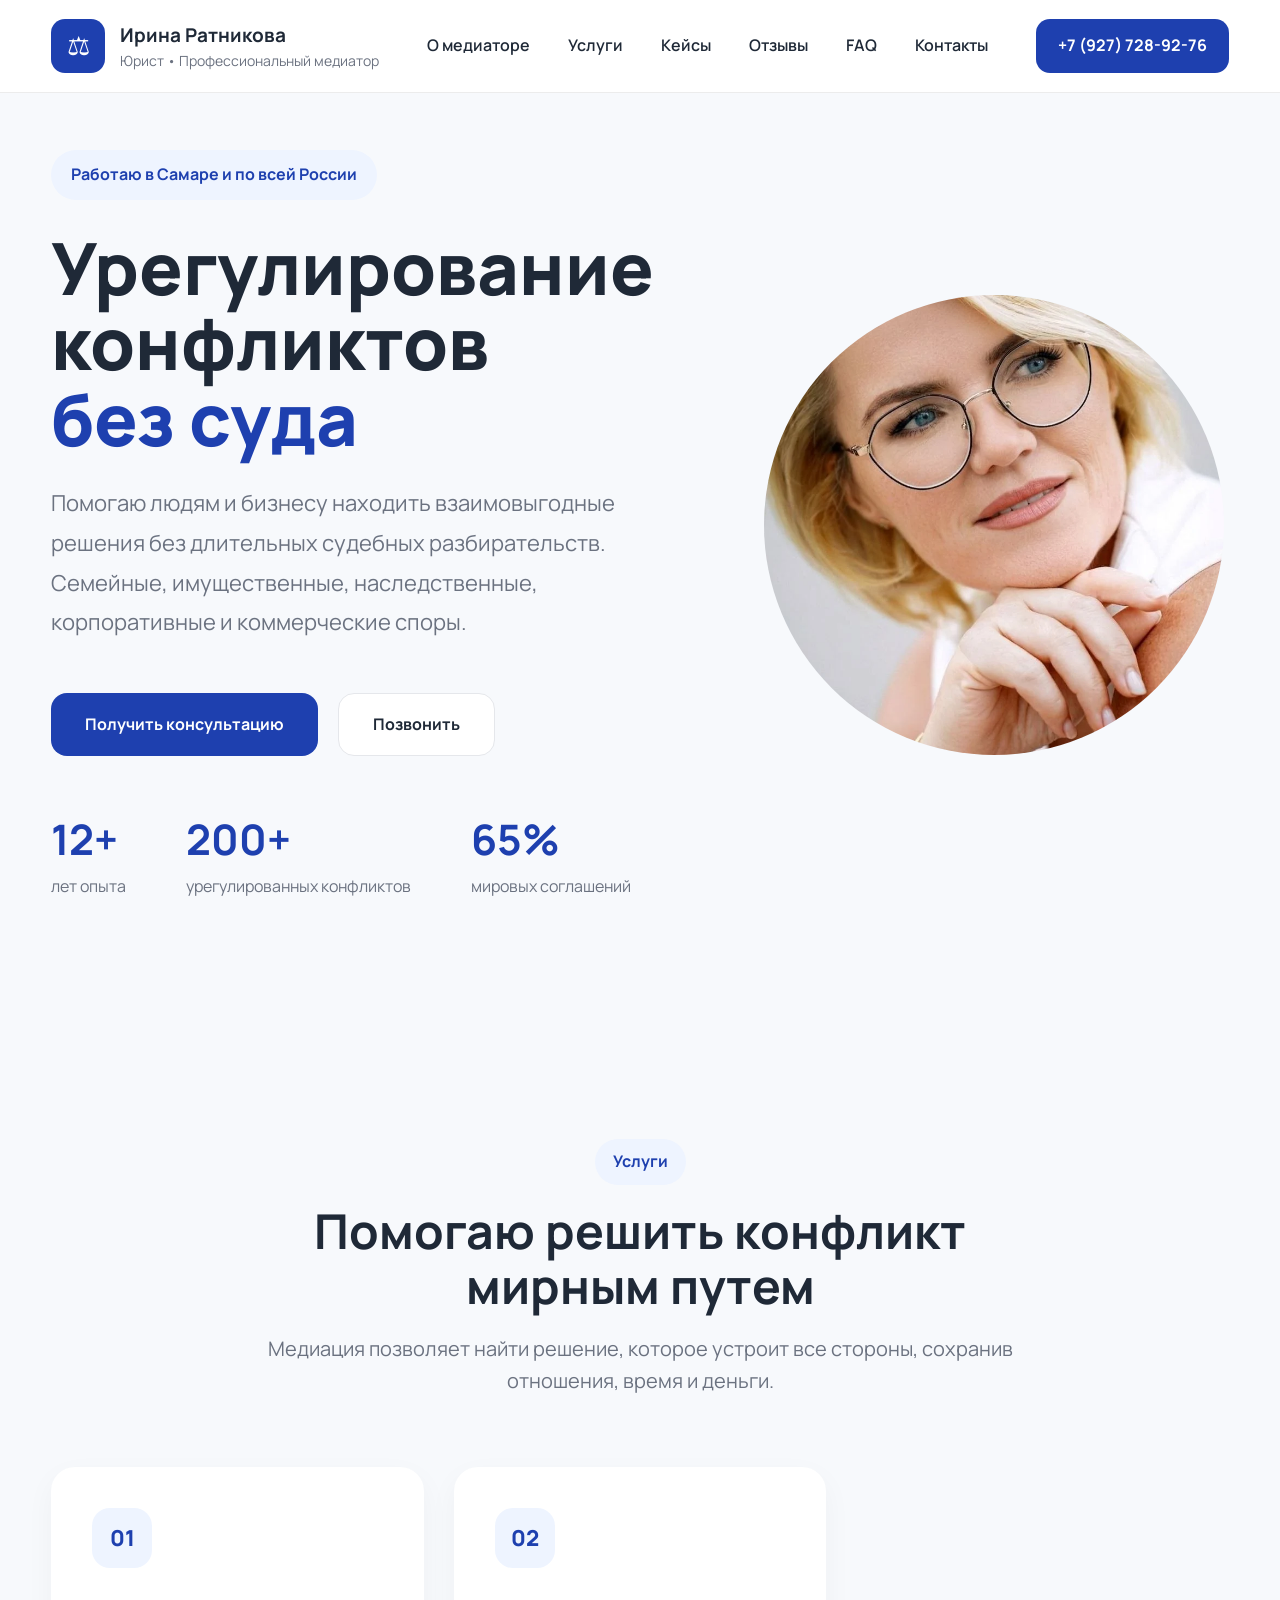
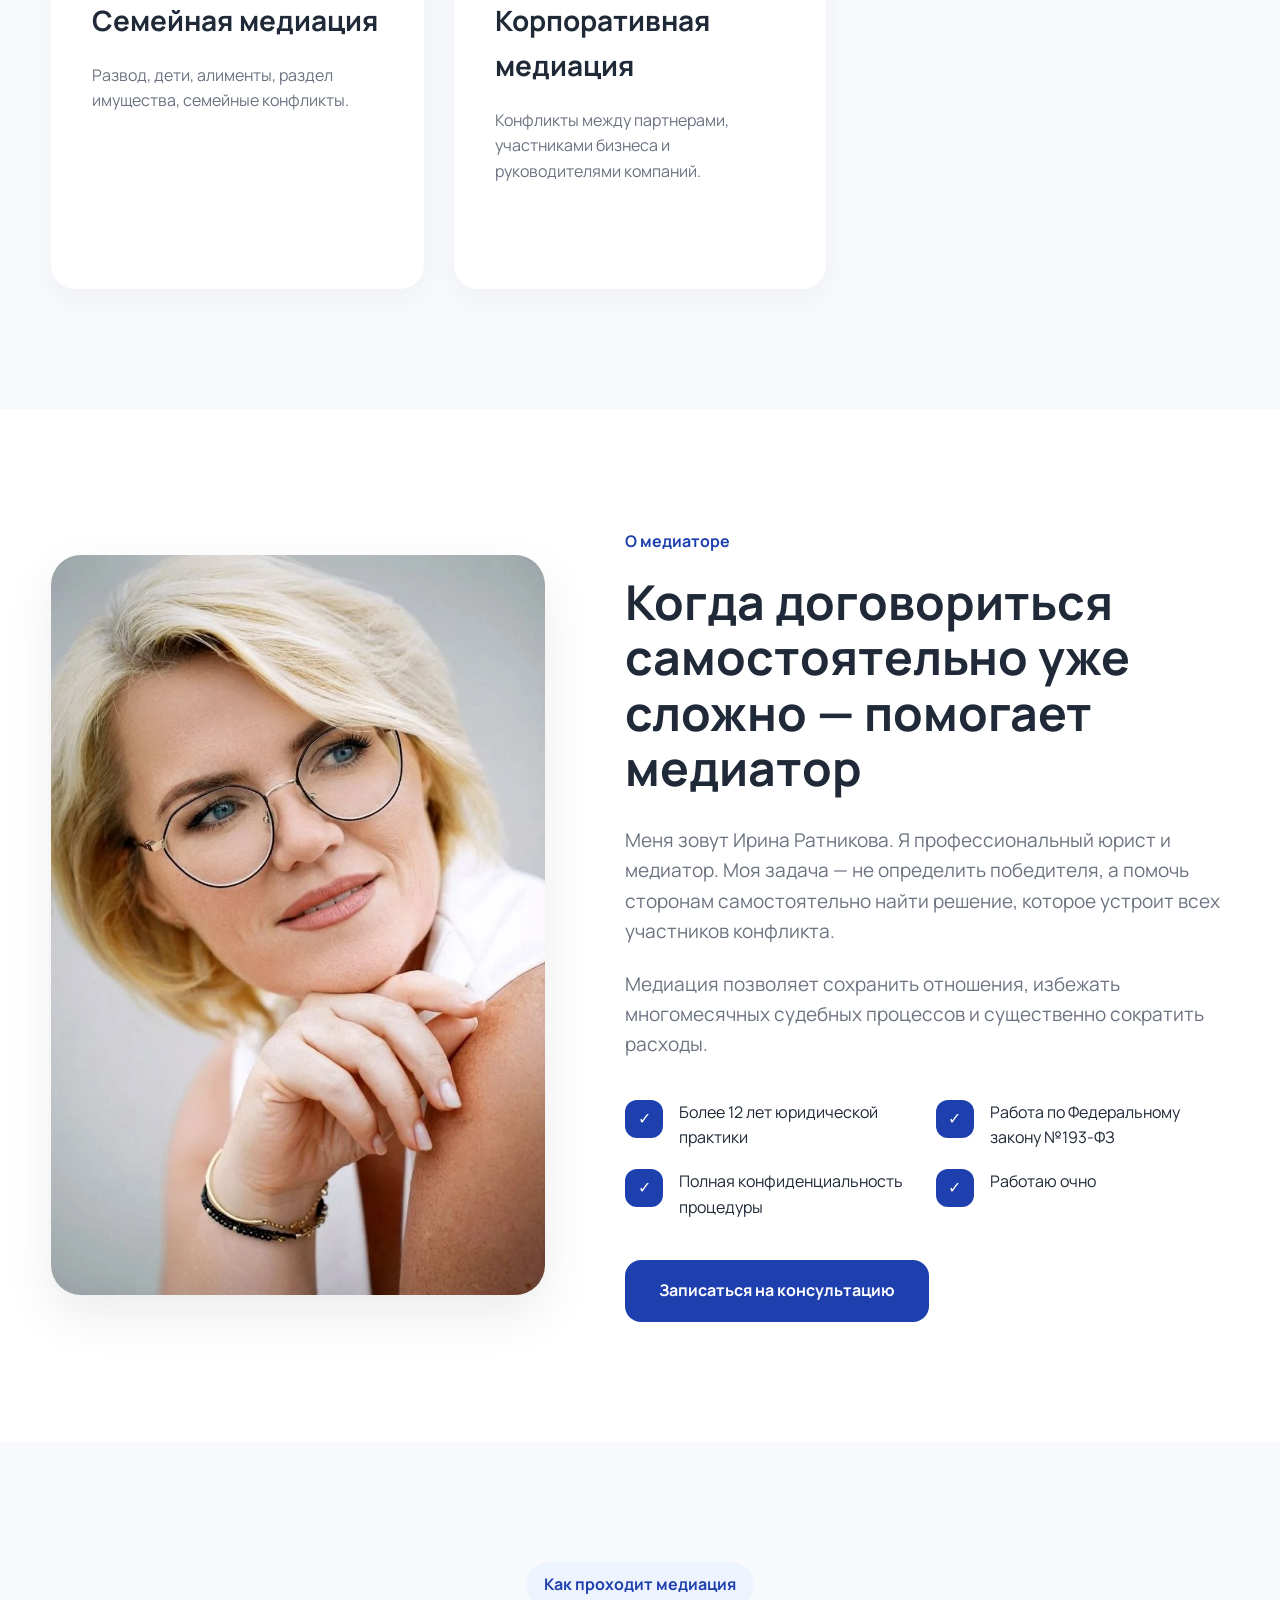
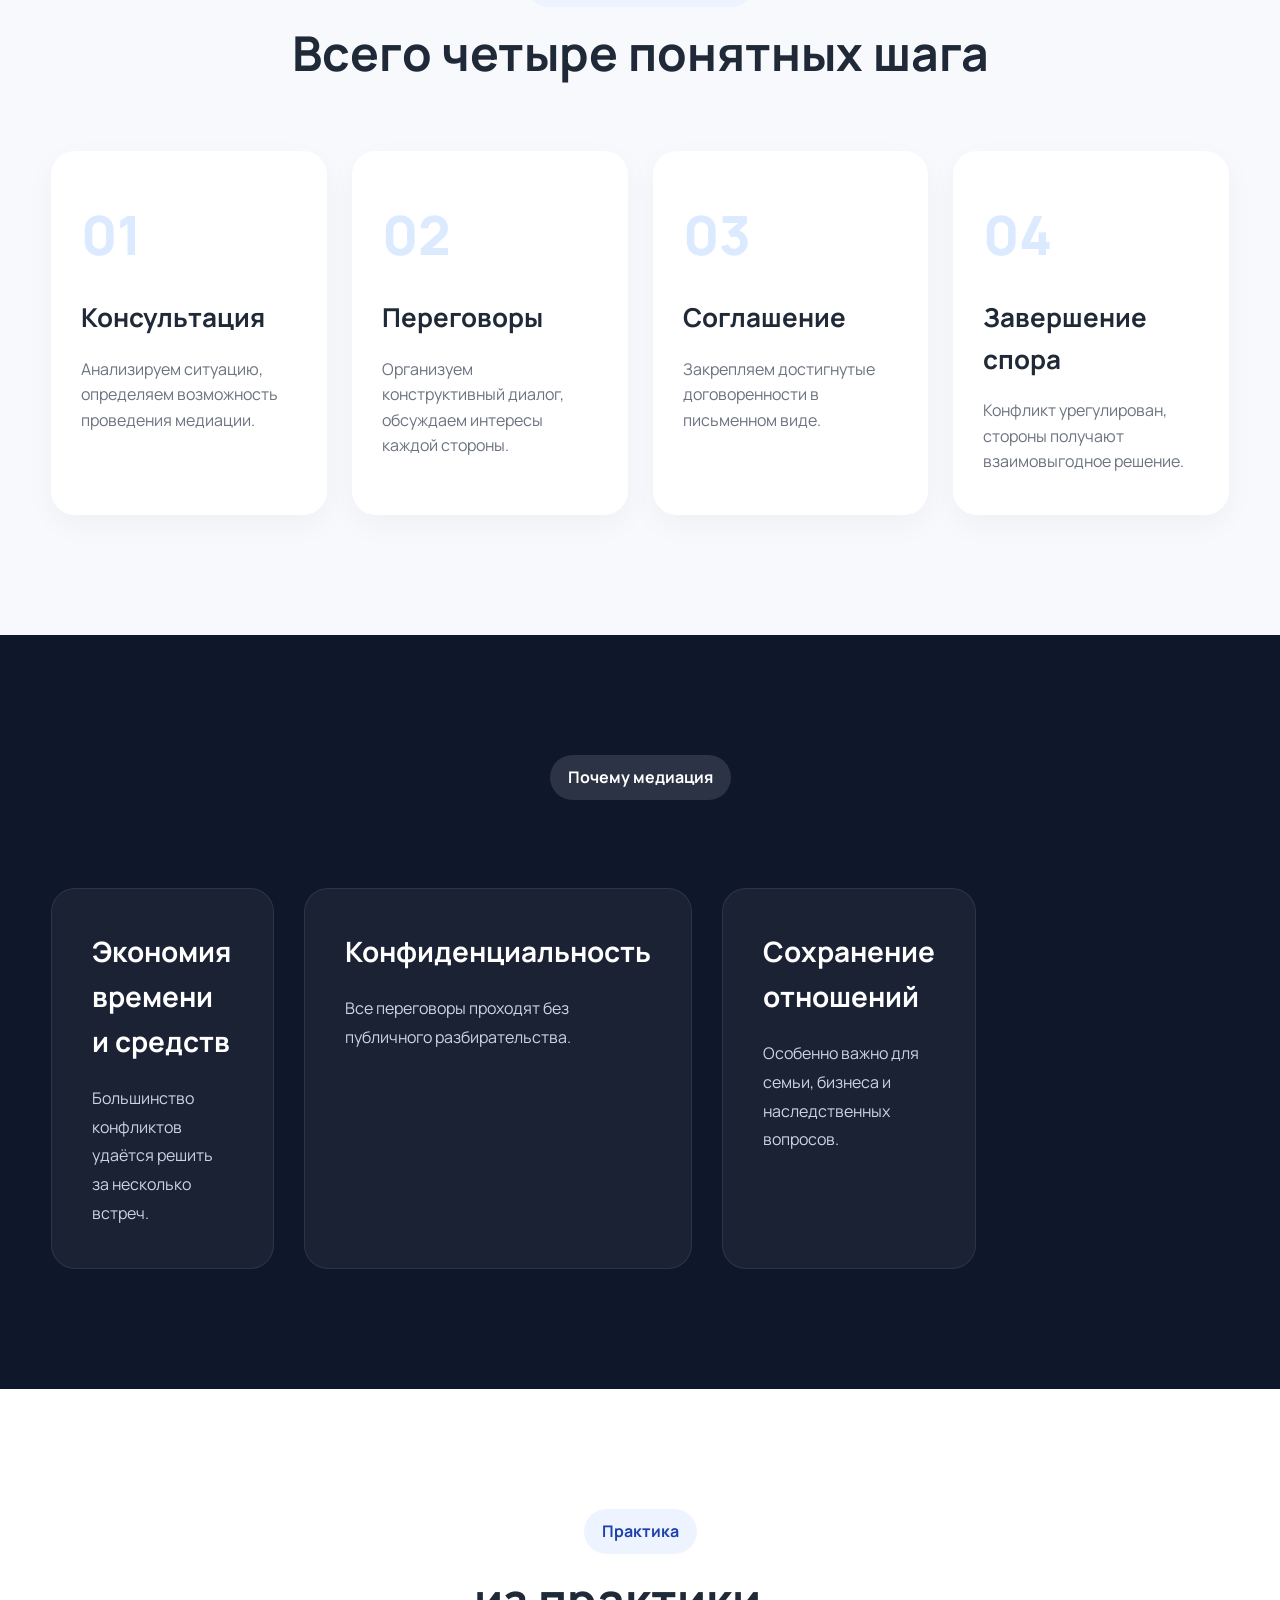
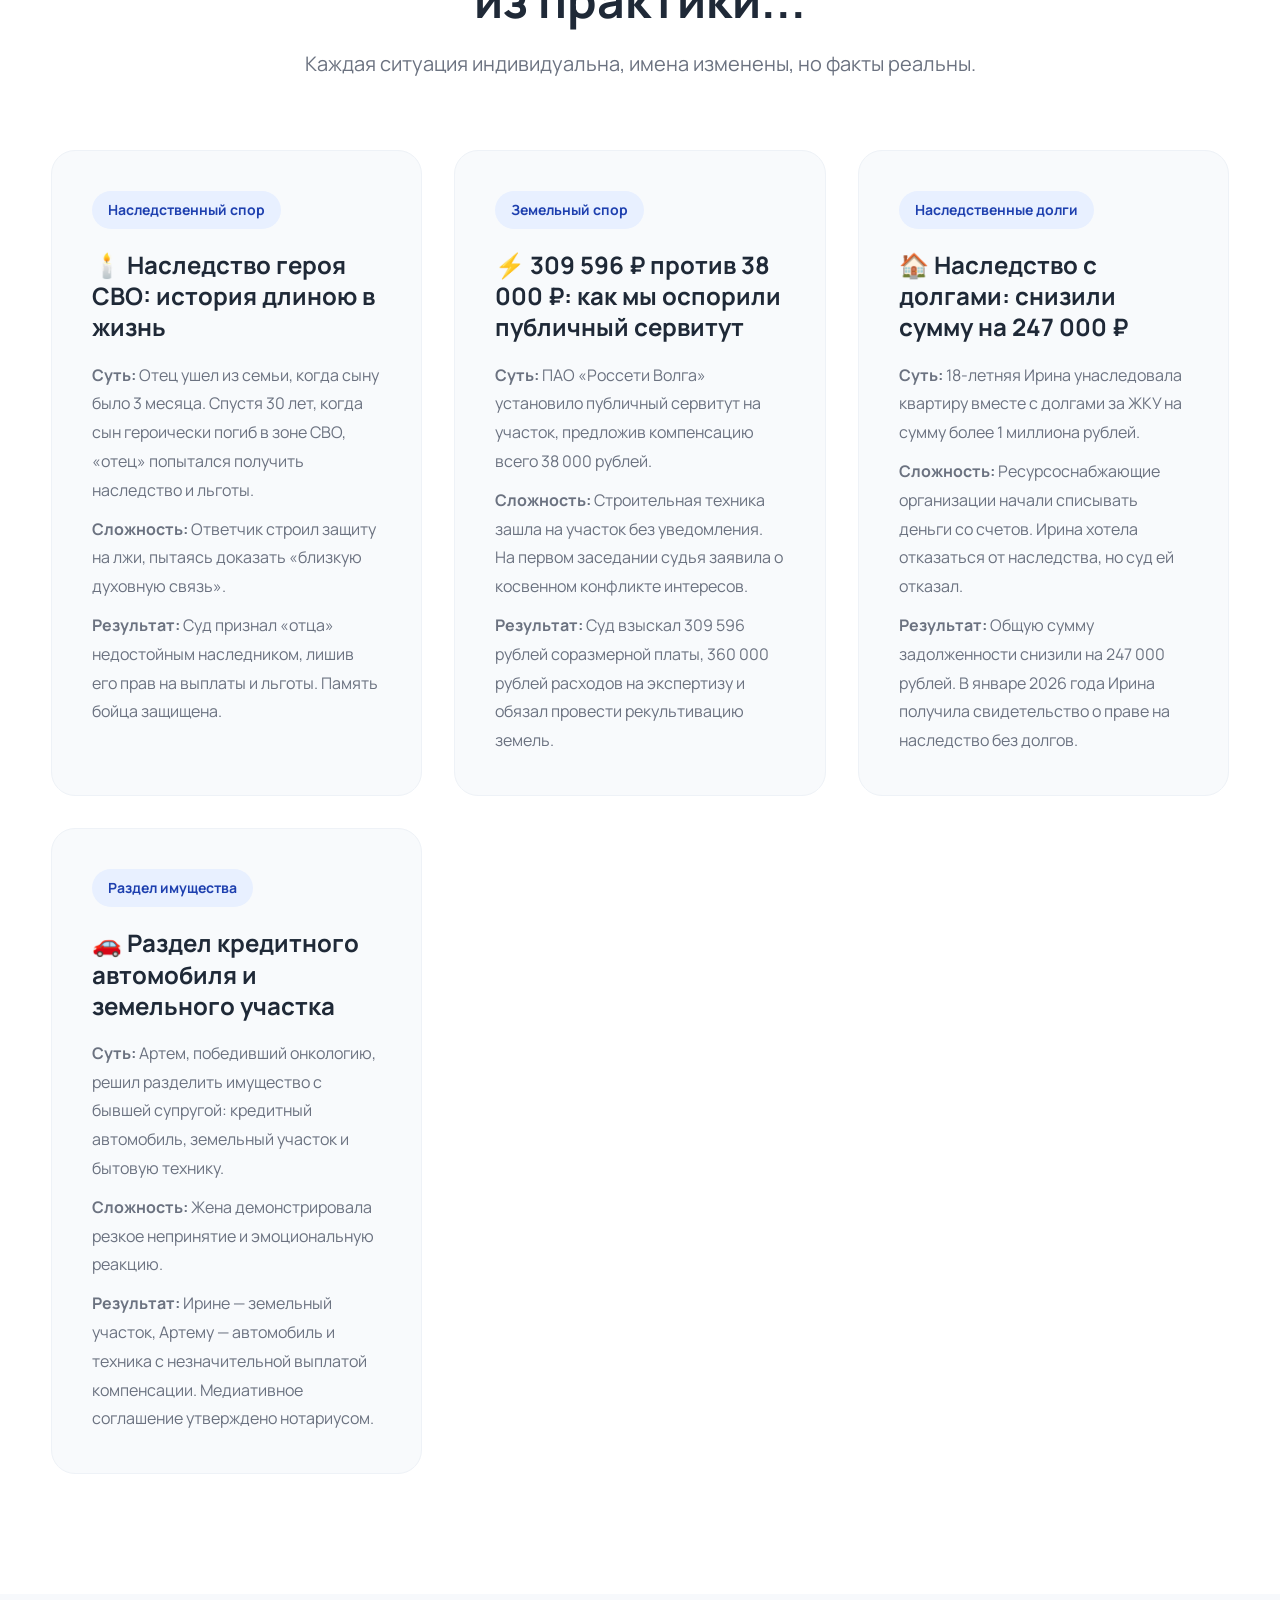
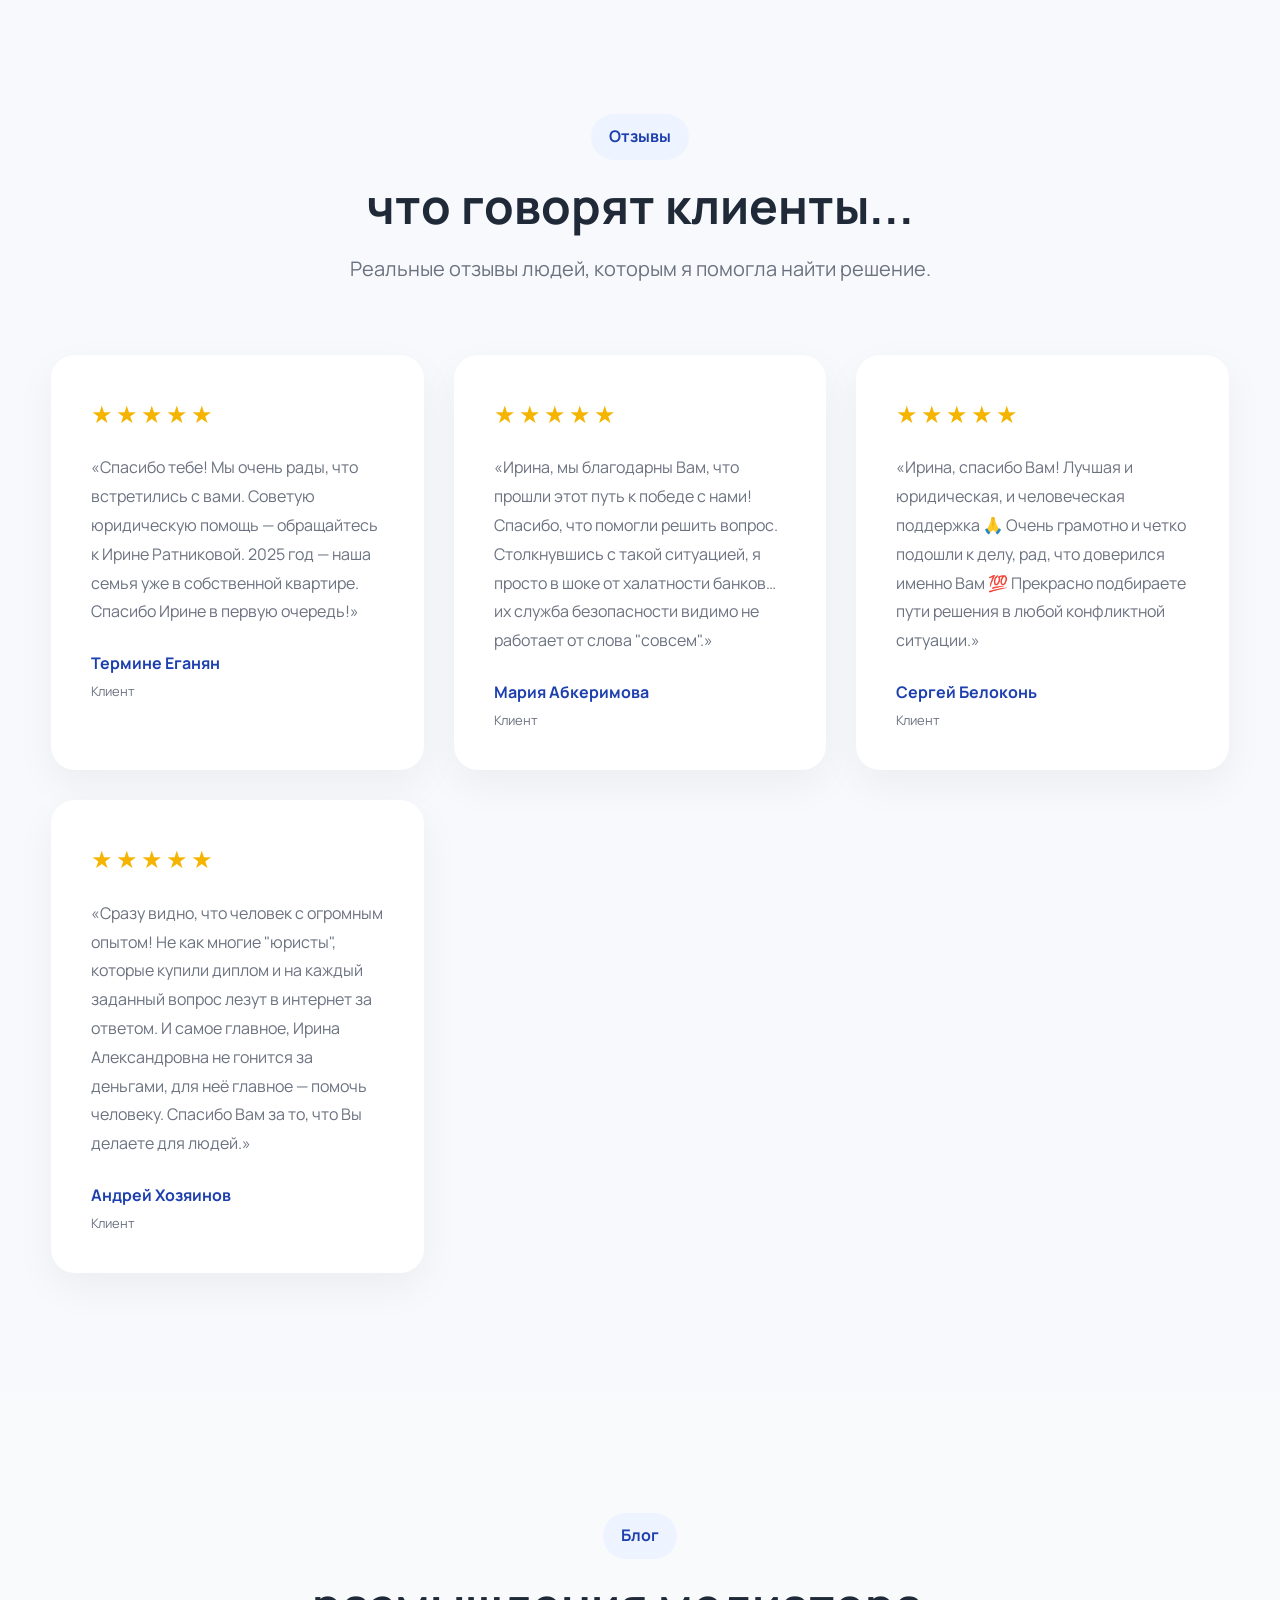
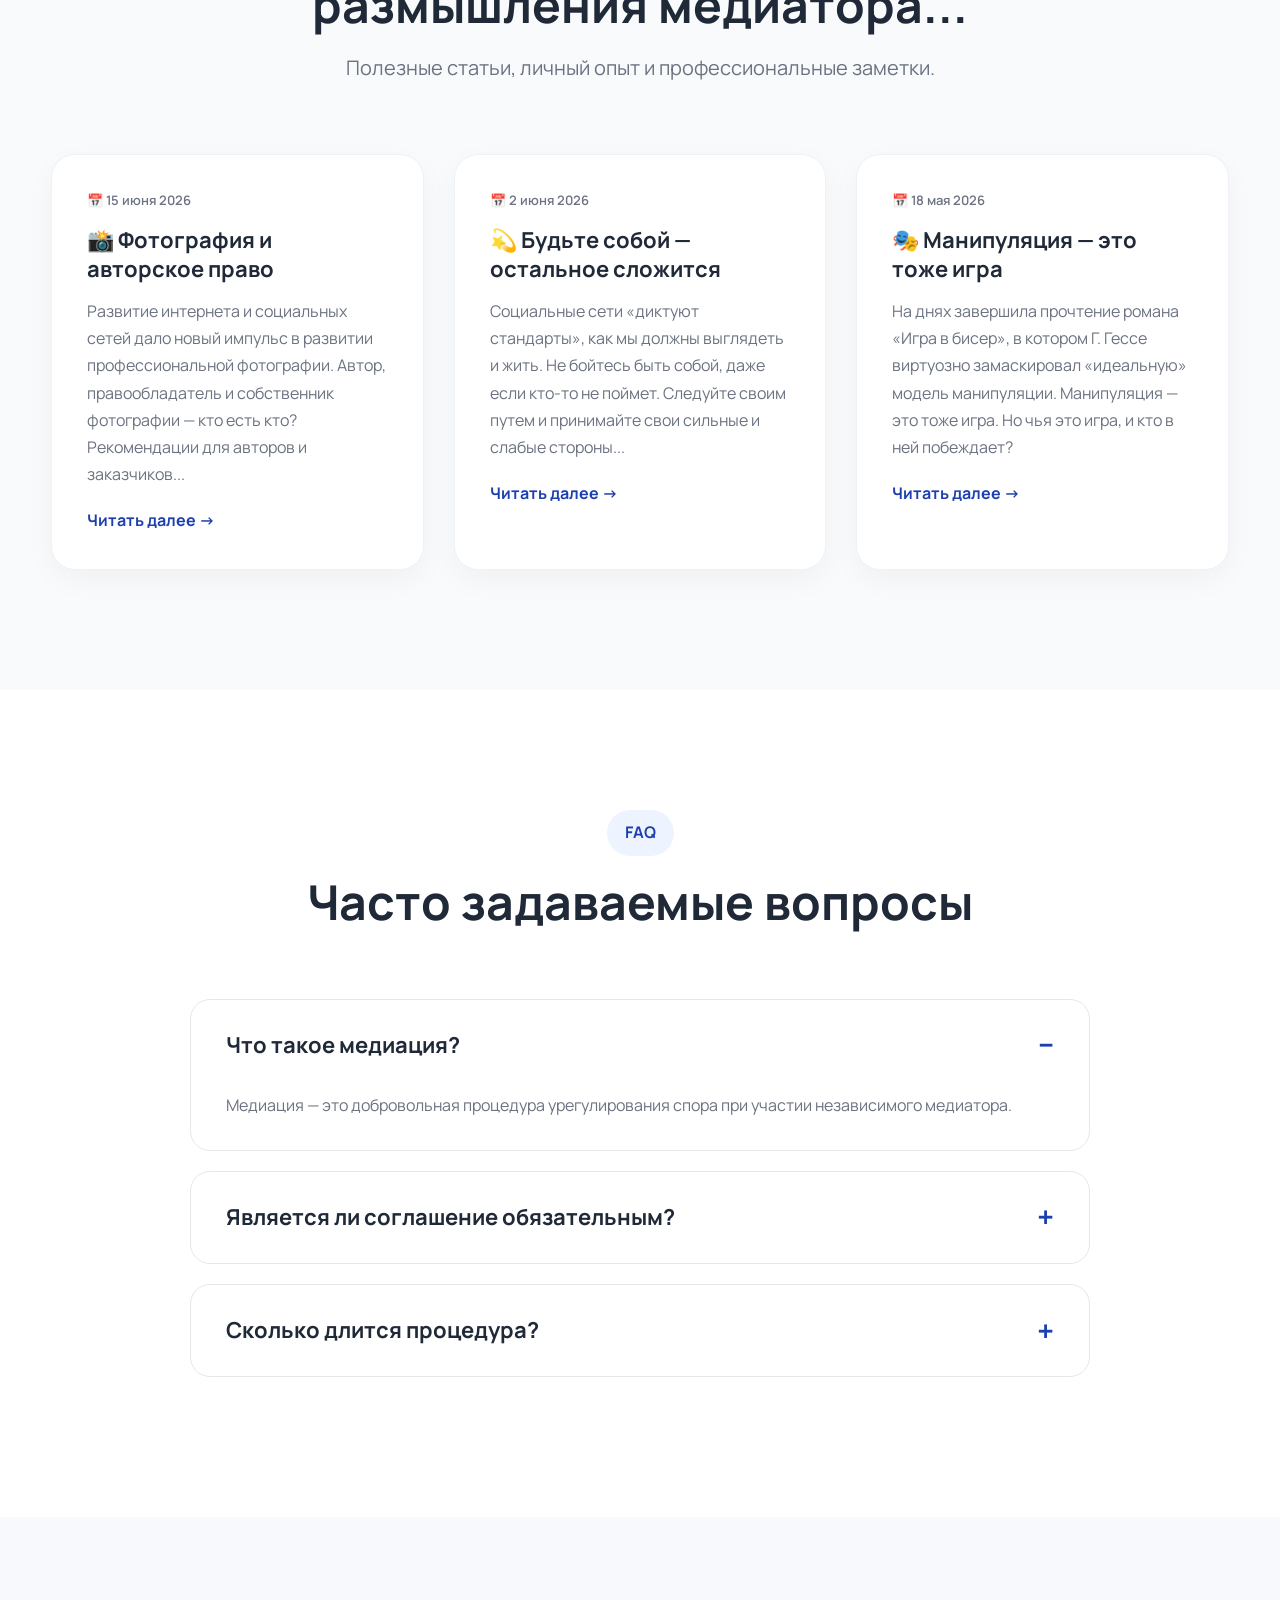
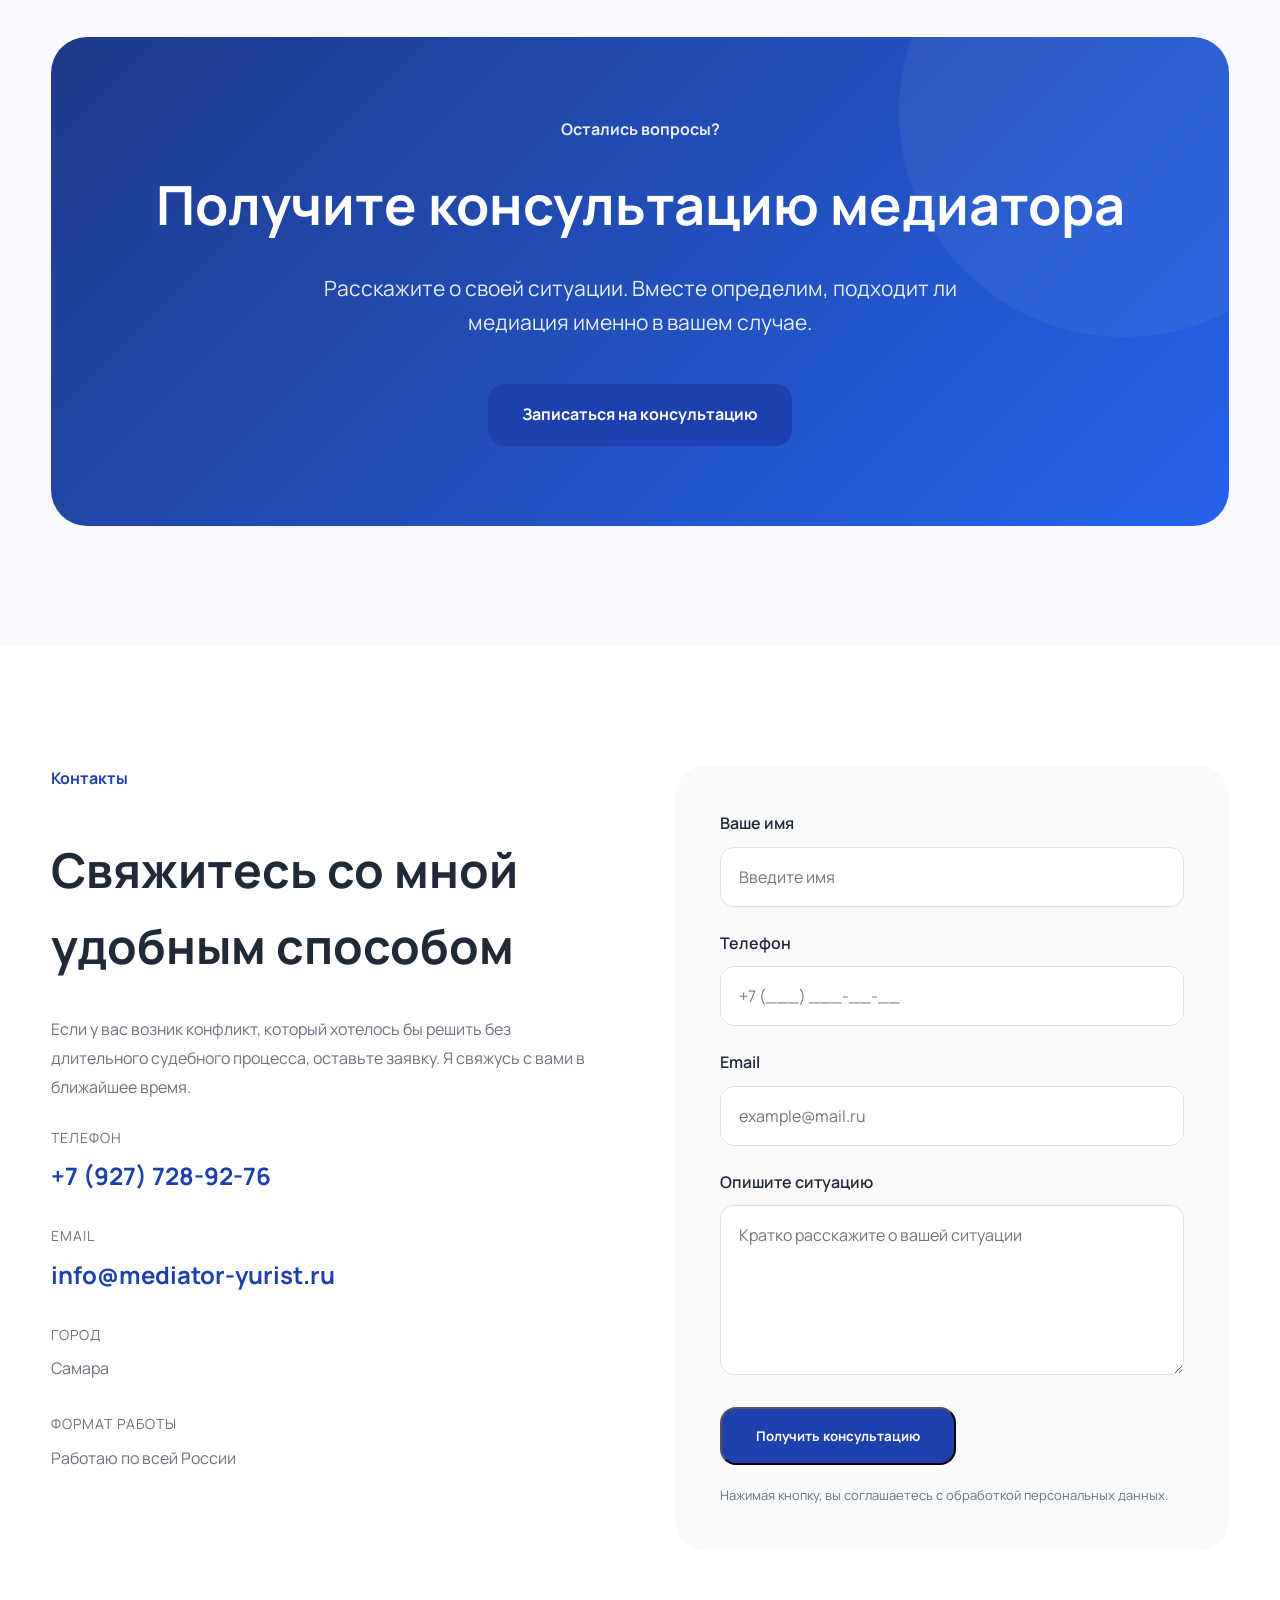
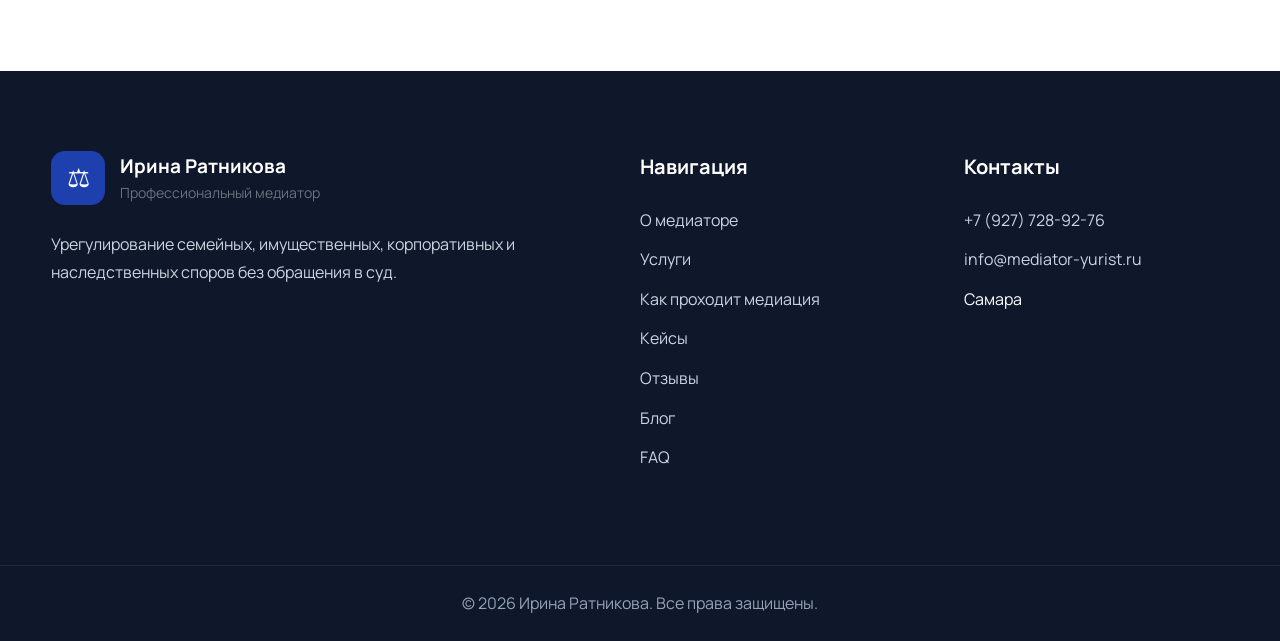
==== ekaterinburg/index.html @ 33c9ef1b "Обновление сайта" ====
<!DOCTYPE html>
<html lang="ru">

<head>

    <meta charset="UTF-8">

    <meta name="viewport"
          content="width=device-width, initial-scale=1.0">

<title>Медиатор Екатеринбург — Ирина Ратникова | Профессиональный медиатор в Екатеринбурге</title>
<meta name="description" content="Профессиональный медиатор в Екатеринбурге и Свердловской области. Урегулирование споров без суда. Семейная, корпоративная, наследственная медиация. Запись онлайн.">
<meta name="keywords" content="медиатор Екатеринбург, медиатор в Екатеринбурге, услуги медиатора Екатеринбург, медиация Екатеринбург, юрист-медиатор Екатеринбург, семейный медиатор Екатеринбург, досудебное урегулирование споров Екатеринбург, медиатор Свердловская область, медиация Свердловская область">
<meta name="geo.position" content="56.838926;60.605703">
<meta name="geo.placename" content="Екатеринбург">
<meta name="geo.region" content="RU-SVE">
<link rel="canonical" href="https://mediator-yurist.ru/ekaterinburg/">

    <meta name="theme-color"
          content="#1E3A8A">

    <meta property="og:type"
          content="website">

    <meta property="og:title"
          content="Профессиональный медиатор — Ирина Ратникова">

    <meta property="og:description"
          content="Урегулирование конфликтов без суда. Онлайн по всей России.">

    <meta property="og:image"
          content="images/og.jpg">

    <meta property="og:url"
          content="https://mediator-yurist.ru">

    <link rel="icon"
          href="favicon.ico">

    <link rel="preconnect"
          href="https://fonts.googleapis.com">

    <link rel="preconnect"
          href="https://fonts.gstatic.com"
          crossorigin>

    <link href="https://fonts.googleapis.com/css2?family=Manrope:wght@400;500;600;700;800&display=swap"
          rel="stylesheet">

    <link rel="stylesheet"
          href="style.css">

    <link rel="alternate" hreflang="ru-sam" href="https://mediator-yurist.ru/" />
    
    <link rel="alternate" hreflang="ru-spe" href="https://mediator-yurist.ru/spb/" />
    
    <link rel="alternate" hreflang="ru-ta" href="https://mediator-yurist.ru/kazan/" />
    
    <link rel="alternate" hreflang="ru-ore" href="https://mediator-yurist.ru/orenburg/" />
    
    <link rel="alternate" hreflang="ru-sve" href="https://mediator-yurist.ru/ekaterinburg/" />
    
    <link rel="alternate" hreflang="ru-niz" href="https://mediator-yurist.ru/nnovgorod/" />
    
    <link rel="alternate" hreflang="x-default" href="https://mediator-yurist.ru/" />

</head>

<body>

<header class="header">

    <div class="container">

        <a href="https://mediator-yurist.ru"
           class="logo">

            <div class="logo-icon">

                ⚖

            </div>

            <div class="logo-text">

                <strong>

                    Ирина Ратникова

                </strong>

                <span>

                    Юрист • Профессиональный медиатор

                </span>

            </div>

        </a>

<nav class="menu">
    <a href="#about">О медиаторе</a>
    <a href="#services">Услуги</a>
    <a href="#cases">Кейсы</a>
    <a href="#reviews">Отзывы</a>
    <a href="#faq">FAQ</a>
    <a href="#contacts">Контакты</a>
</nav>
        <a href="tel:+79277289276"
           class="phone-button">

            +7 (927) 728-92-76

        </a>

        <button class="burger">

            <span></span>

            <span></span>

            <span></span>

        </button>

    </div>

</header>

<main>

<section class="hero">

   

    <div class="container hero-grid">

        <div class="hero-content">

            <div class="hero-label">

                Работаю в Самаре и по всей России

            </div>

            <h1>

                Урегулирование конфликтов

                <span>

                    без суда

                </span>

            </h1>

            <p class="hero-description">

                Помогаю людям и бизнесу находить взаимовыгодные решения
                без длительных судебных разбирательств.

                Семейные, имущественные,
                наследственные,
                корпоративные
                и коммерческие споры.

            </p>

            <div class="hero-buttons">

                <a href="#contacts"
                   class="btn btn-primary">

                    Получить консультацию

                </a>

                <a href="tel:+79277289276"
                   class="btn btn-secondary">

                    Позвонить

                </a>

            </div>

            <div class="hero-stats">

                <div class="stat">

                    <strong>

                        12+

                    </strong>

                    <span>

                        лет опыта

                    </span>

                </div>

                <div class="stat">

                    <strong>

                        200+

                    </strong>

                    <span>

                        урегулированных конфликтов

                    </span>

                </div>

                <div class="stat">

                    <strong>

                        65%

                    </strong>

                    <span>

                        мировых соглашений

                    </span>

                </div>

            </div>

        </div>

        <div class="hero-image">

           

            <img src="images/irina.webp"
                 alt="Медиатор Ирина Ратникова">



    </div>

</section>

<section class="services"
         id="services">

    <div class="container">

        <div class="section-title">

            <span>

                Услуги

            </span>

            <h2>

                Помогаю решить конфликт мирным путем

            </h2>

            <p>

                Медиация позволяет найти решение,
                которое устроит все стороны,
                сохранив отношения,
                время
                и деньги.

            </p>

        </div>

        <div class="services-grid">

            <article class="service-card">

                <div class="service-number">

                    01

                </div>

                <h3>

                    Семейная медиация

                </h3>

                <p>

                    Развод,
                    дети,
                    алименты,
                    раздел имущества,
                    семейные конфликты.

                </p>



            </article>

            <article class="service-card">

                <div class="service-number">

                    02

                </div>

                <h3>

                    Корпоративная медиация

                </h3>

                <p>

                    Конфликты между партнерами,
                    участниками бизнеса
                    и руководителями компаний.

                </p>

  

            </article>

            </article>

        </div>

    </div>

</section>

<section class="about"
         id="about">

    <div class="container about-grid">

        <div class="about-image">

            <img src="images/irina.webp"
                 alt="Ирина Ратникова">

        </div>

        <div class="about-content">

            <span class="section-label">

                О медиаторе

            </span>

            <h2>

                Когда договориться самостоятельно уже сложно —
                помогает медиатор

            </h2>

            <p>

                Меня зовут Ирина Ратникова.

                Я профессиональный юрист и медиатор.

                Моя задача —
                не определить победителя,
                а помочь сторонам самостоятельно
                найти решение,
                которое устроит всех участников конфликта.

            </p>

            <p>

                Медиация позволяет сохранить отношения,
                избежать многомесячных судебных процессов
                и существенно сократить расходы.

            </p>

            <div class="about-features">

                <div class="feature">

                    <div class="feature-icon">

                        ✓

                    </div>

                    <span>

                        Более 12 лет юридической практики

                    </span>

                </div>

                <div class="feature">

                    <div class="feature-icon">

                        ✓

                    </div>

                    <span>

                        Работа по Федеральному закону №193-ФЗ

                    </span>

                </div>

                <div class="feature">

                    <div class="feature-icon">

                        ✓

                    </div>

                    <span>

                        Полная конфиденциальность процедуры

                    </span>

                </div>

                <div class="feature">

                    <div class="feature-icon">

                        ✓

                    </div>

                    <span>

                        Работаю очно 

                    </span>

                </div>

            </div>

            <a href="#contacts"
               class="btn btn-primary">

                Записаться на консультацию

            </a>

        </div>

    </div>

</section>

<section class="process"
         id="process">

    <div class="container">

        <div class="section-title">

            <span>

                Как проходит медиация

            </span>

            <h2>

                Всего четыре понятных шага

            </h2>

        </div>

        <div class="process-grid">

            <div class="process-item">

                <div class="process-number">

                    01

                </div>

                <h3>

                    Консультация

                </h3>

                <p>

                    Анализируем ситуацию,
                    определяем возможность
                    проведения медиации.

                </p>

            </div>

            <div class="process-item">

                <div class="process-number">

                    02

                </div>

                <h3>

                    Переговоры

                </h3>

                <p>

                    Организуем конструктивный диалог,
                    обсуждаем интересы
                    каждой стороны.

                </p>

            </div>

            <div class="process-item">

                <div class="process-number">

                    03

                </div>

                <h3>

                    Соглашение

                </h3>

                <p>

                    Закрепляем достигнутые
                    договоренности
                    в письменном виде.

                </p>

            </div>

            <div class="process-item">

                <div class="process-number">

                    04

                </div>

                <h3>

                    Завершение спора

                </h3>

                <p>

                    Конфликт урегулирован,
                    стороны получают
                    взаимовыгодное решение.

                </p>

            </div>

        </div>

    </div>

</section>

<section class="benefits">

    <div class="container">

        <div class="section-title">

            <span>

                Почему медиация

            </span>

  

        </div>

        <div class="benefits-grid">

            <div class="benefit-card">

                <h3>

                    Экономия времени и средств

                </h3>

                <p>

                    Большинство конфликтов
                    удаётся решить
                    за несколько встреч.

                </p>

            </div>

            <div class="benefit-card">

                <h3>

                    Конфиденциальность

                </h3>

                <p>

                    Все переговоры
                    проходят
                    без публичного разбирательства.

                </p>

            </div>

            <div class="benefit-card">

                <h3>

                    Сохранение отношений

                </h3>

                <p>

                    Особенно важно
                    для семьи,
                    бизнеса
                    и наследственных вопросов.

                </p>

            </div>

        </div>

    </div>

</section>

<!-- ============================================================ -->
<!-- КЕЙСЫ -->
<!-- ============================================================ -->
<section class="cases" id="cases">

    <div class="container">

        <div class="section-title">

            <span>Практика</span>

            <h2>из практики...</h2>

            <p>Каждая ситуация индивидуальна, имена изменены, но факты реальны.</p>

        </div>

        <div class="cases-grid">

            <article class="case-card">

                <div class="case-category">Наследственный спор</div>

                <h3>🕯️ Наследство героя СВО: история длиною в жизнь</h3>

                <p><strong>Суть:</strong> Отец ушел из семьи, когда сыну было 3 месяца. Спустя 30 лет, когда сын героически погиб в зоне СВО, «отец» попытался получить наследство и льготы.</p>

                <p><strong>Сложность:</strong> Ответчик строил защиту на лжи, пытаясь доказать «близкую духовную связь».</p>

                <p><strong>Результат:</strong> Суд признал «отца» недостойным наследником, лишив его прав на выплаты и льготы. Память бойца защищена.</p>

            </article>

            <article class="case-card">

                <div class="case-category">Земельный спор</div>

                <h3>⚡ 309 596 ₽ против 38 000 ₽: как мы оспорили публичный сервитут</h3>

                <p><strong>Суть:</strong> ПАО «Россети Волга» установило публичный сервитут на участок, предложив компенсацию всего 38 000 рублей.</p>

                <p><strong>Сложность:</strong> Строительная техника зашла на участок без уведомления. На первом заседании судья заявила о косвенном конфликте интересов.</p>

                <p><strong>Результат:</strong> Суд взыскал 309 596 рублей соразмерной платы, 360 000 рублей расходов на экспертизу и обязал провести рекультивацию земель.</p>

            </article>

            <article class="case-card">

                <div class="case-category">Наследственные долги</div>

                <h3>🏠 Наследство с долгами: снизили сумму на 247 000 ₽</h3>

                <p><strong>Суть:</strong> 18-летняя Ирина унаследовала квартиру вместе с долгами за ЖКУ на сумму более 1 миллиона рублей.</p>

                <p><strong>Сложность:</strong> Ресурсоснабжающие организации начали списывать деньги со счетов. Ирина хотела отказаться от наследства, но суд ей отказал.</p>

                <p><strong>Результат:</strong> Общую сумму задолженности снизили на 247 000 рублей. В январе 2026 года Ирина получила свидетельство о праве на наследство без долгов.</p>

            </article>

            <article class="case-card">

                <div class="case-category">Раздел имущества</div>

                <h3>🚗 Раздел кредитного автомобиля и земельного участка</h3>

                <p><strong>Суть:</strong> Артем, победивший онкологию, решил разделить имущество с бывшей супругой: кредитный автомобиль, земельный участок и бытовую технику.</p>

                <p><strong>Сложность:</strong> Жена демонстрировала резкое непринятие и эмоциональную реакцию.</p>

                <p><strong>Результат:</strong> Ирине — земельный участок, Артему — автомобиль и техника с незначительной выплатой компенсации. Медиативное соглашение утверждено нотариусом.</p>

            </article>

        </div>

    </div>

</section>

<!-- ============================================================ -->
<!-- ОТЗЫВЫ -->
<!-- ============================================================ -->
<section class="reviews" id="reviews">

    <div class="container">

        <div class="section-title">

            <span>Отзывы</span>

            <h2>что говорят клиенты...</h2>

            <p>Реальные отзывы людей, которым я помогла найти решение.</p>

        </div>

        <div class="reviews-grid">

            <article class="review-card">

                <div class="review-stars">★★★★★</div>

                <p>«Спасибо тебе! Мы очень рады, что встретились с вами. Советую юридическую помощь — обращайтесь к Ирине Ратниковой. 2025 год — наша семья уже в собственной квартире. Спасибо Ирине в первую очередь!»</p>

                <strong>Термине Еганян</strong>

                <span class="review-type">Клиент</span>

            </article>

            <article class="review-card">

                <div class="review-stars">★★★★★</div>

                <p>«Ирина, мы благодарны Вам, что прошли этот путь к победе с нами! Спасибо, что помогли решить вопрос. Столкнувшись с такой ситуацией, я просто в шоке от халатности банков… их служба безопасности видимо не работает от слова "совсем".»</p>

                <strong>Мария Абкеримова</strong>

                <span class="review-type">Клиент</span>

            </article>

            <article class="review-card">

                <div class="review-stars">★★★★★</div>

                <p>«Ирина, спасибо Вам! Лучшая и юридическая, и человеческая поддержка 🙏 Очень грамотно и четко подошли к делу, рад, что доверился именно Вам 💯 Прекрасно подбираете пути решения в любой конфликтной ситуации.»</p>

                <strong>Сергей Белоконь</strong>

                <span class="review-type">Клиент</span>

            </article>

            <article class="review-card">

                <div class="review-stars">★★★★★</div>

                <p>«Сразу видно, что человек с огромным опытом! Не как многие "юристы", которые купили диплом и на каждый заданный вопрос лезут в интернет за ответом. И самое главное, Ирина Александровна не гонится за деньгами, для неё главное — помочь человеку. Спасибо Вам за то, что Вы делаете для людей.»</p>

                <strong>Андрей Хозяинов</strong>

                <span class="review-type">Клиент</span>

            </article>

        </div>

    </div>

</section>

<!-- ============================================================ -->
<!-- БЛОГ -->
<!-- ============================================================ -->
<section class="blog" id="blog">

    <div class="container">

        <div class="section-title">

            <span>Блог</span>

            <h2>размышления медиатора...</h2>

            <p>Полезные статьи, личный опыт и профессиональные заметки.</p>

        </div>

        <div class="blog-grid">

            <article class="blog-card">

                <div class="blog-date">📅 15 июня 2026</div>

                <h3>📸 Фотография и авторское право</h3>

                <p>Развитие интернета и социальных сетей дало новый импульс в развитии профессиональной фотографии. Автор, правообладатель и собственник фотографии — кто есть кто? Рекомендации для авторов и заказчиков...</p>

                <a href="/blog/photo-copyright/" class="blog-link">Читать далее →</a>

            </article>

            <article class="blog-card">

                <div class="blog-date">📅 2 июня 2026</div>

                <h3>💫 Будьте собой — остальное сложится</h3>

                <p>Социальные сети «диктуют стандарты», как мы должны выглядеть и жить. Не бойтесь быть собой, даже если кто-то не поймет. Следуйте своим путем и принимайте свои сильные и слабые стороны...</p>

                <a href="/blog/be-yourself/" class="blog-link">Читать далее →</a>

            </article>

            <article class="blog-card">

                <div class="blog-date">📅 18 мая 2026</div>

                <h3>🎭 Манипуляция — это тоже игра</h3>

                <p>На днях завершила прочтение романа «Игра в бисер», в котором Г. Гессе виртуозно замаскировал «идеальную» модель манипуляции. Манипуляция — это тоже игра. Но чья это игра, и кто в ней побеждает?</p>

                <a href="/blog/manipulation/" class="blog-link">Читать далее →</a>

            </article>

        </div>

    </div>

</section>

<section class="faq"
         id="faq">

    <div class="container">

        <div class="section-title">

            <span>

                FAQ

            </span>

            <h2>

                Часто задаваемые вопросы

            </h2>

        </div>

        <div class="faq-list">

            <details class="faq-item" open>

                <summary>

                    Что такое медиация?

                </summary>

                <p>

                    Медиация —
                    это добровольная процедура
                    урегулирования спора
                    при участии независимого медиатора.

                </p>

            </details>



            <details class="faq-item">

                <summary>

                    Является ли соглашение обязательным?

                </summary>

                <p>

                    Соглашение подписывается
                    добровольно обеими сторонами
                    и имеет юридическую силу
                    в предусмотренных законом случаях.

                </p>

            </details>

            <details class="faq-item">

                <summary>

                    Сколько длится процедура?

                </summary>

                <p>

                    Обычно
                    от одной
                    до нескольких встреч,
                    в зависимости
                    от сложности ситуации.

                </p>

            </details>

 

        </div>

    </div>

</section>

<section class="cta">

    <div class="container">

        <div class="cta-box">

            <span>

                Остались вопросы?

            </span>

            <h2>

                Получите консультацию медиатора

            </h2>

            <p>

                Расскажите о своей ситуации.
                Вместе определим,
                подходит ли медиация
                именно в вашем случае.

            </p>

            <a href="#contacts"
               class="btn btn-primary">

                Записаться на консультацию

            </a>

        </div>

    </div>

</section>

<section class="contacts" id="contacts">

    <div class="container contacts-grid">

        <div class="contacts-info">

            <span class="section-label">

                Контакты

            </span>

            <h2>

                Свяжитесь со мной
                удобным способом

            </h2>

            <p>

                Если у вас возник конфликт,
                который хотелось бы решить
                без длительного судебного процесса,
                оставьте заявку.
                Я свяжусь с вами
                в ближайшее время.

            </p>

            <div class="contact-item">

                <div class="contact-title">

                    Телефон

                </div>

                <a href="tel:+79277289276">

                    +7 (927) 728-92-76

                </a>

            </div>

            <div class="contact-item">

                <div class="contact-title">

                    Email

                </div>

                <a href="mailto:info@mediator-yurist.ru">

                    info@mediator-yurist.ru

                </a>

            </div>

            <div class="contact-item">

                <div class="contact-title">

                    Город

                </div>

                <p>

                    Самара

                </p>

            </div>

            <div class="contact-item">

                <div class="contact-title">

                    Формат работы

                </div>

                <p>

                    Работаю
                    по всей России

                </p>

            </div>

        </div>

        <div class="contacts-form">

            <form id="contactForm">

                <div class="form-group">

                    <label>

                        Ваше имя

                    </label>

                    <input
                        type="text"
                        name="name"
                        placeholder="Введите имя"
                        required>

                </div>

                <div class="form-group">

                    <label>

                        Телефон

                    </label>

                    <input
                        type="tel"
                        name="phone"
                        placeholder="+7 (___) ___-__-__"
                        required>

                </div>

                <div class="form-group">

                    <label>

                        Email

                    </label>

                    <input
                        type="email"
                        name="email"
                        placeholder="example@mail.ru">

                </div>

                <div class="form-group">

                    <label>

                        Опишите ситуацию

                    </label>

                    <textarea
                        name="message"
                        rows="6"
                        placeholder="Кратко расскажите о вашей ситуации"></textarea>

                </div>

                <button
                    class="btn btn-primary"
                    type="submit">

                    Получить консультацию

                </button>

                <small>

                    Нажимая кнопку,
                    вы соглашаетесь
                    с обработкой персональных данных.

                </small>

            </form>

        </div>

    </div>

</section>

</main>

<footer class="footer">

    <div class="container footer-grid">

        <div class="footer-about">

            <div class="logo">

                <div class="logo-icon">

                    ⚖

                </div>

                <div class="logo-text">

                    <strong>

                        Ирина Ратникова

                    </strong>

                    <span>

                        Профессиональный медиатор

                    </span>

                </div>

            </div>

            <p>

                Урегулирование семейных,
                имущественных,
                корпоративных
                и наследственных споров
                без обращения в суд.

            </p>

        </div>

        <div>

            <h4>

                Навигация

            </h4>

            <ul>

                <li>

                    <a href="#about">

                        О медиаторе

                    </a>

                </li>

                <li>

                    <a href="#services">

                        Услуги

                    </a>

                </li>

                <li>

                    <a href="#process">

                        Как проходит медиация

                    </a>

                </li>

                <li>

                    <a href="#cases">

                        Кейсы

                    </a>

                </li>

                <li>

                    <a href="#reviews">

                        Отзывы

                    </a>

                </li>

                <li>

                    <a href="#blog">

                        Блог

                    </a>

                </li>

                <li>

                    <a href="#faq">

                        FAQ

                    </a>

                </li>

            </ul>

        </div>

        <div>

            <h4>

                Контакты

            </h4>

            <ul>

                <li>

                    <a href="tel:+79277289276">

                        +7 (927) 728-92-76

                    </a>

                </li>

                <li>

                    <a href="mailto:info@mediator-yurist.ru">

                        info@mediator-yurist.ru

                    </a>

                </li>

                <li>

                    Самара

                </li>

            </ul>

        </div>

    </div>

    <div class="footer-bottom">

        <div class="container">

            <p>

                © 2026 Ирина Ратникова.
                Все права защищены.

            </p>

        </div>

    </div>

</footer>

<script type="application/ld+json">
{
  "@context":"https://schema.org",
  "@type":"LegalService",
  "name":"Ирина Ратникова",
  "description":"Профессиональный медиатор и юрист",
  "url":"https://mediator-yurist.ru",
  "telephone":"+79277289276",
  "address":{
      "@type":"PostalAddress",
      "addressLocality":"Самара",
      "addressCountry":"RU"
  },
  "areaServed":"Россия"
}
</script>

<script src="script.js"></script>

</body>

</html>
---- ekaterinburg/style.css ----
/* =====================================================
   RESET
===================================================== */

*,
*::before,
*::after{
    margin:0;
    padding:0;
    box-sizing:border-box;
}

html{
    scroll-behavior:smooth;
}

body{
    font-family:"Manrope",sans-serif;
    background:#F7F9FC;
    color:#1F2937;
    line-height:1.6;
    overflow-x:hidden;
}

img{
    display:block;
    max-width:100%;
}

a{
    color:inherit;
    text-decoration:none;
}

ul{
    list-style:none;
}

button,
input,
textarea{
    font-family:inherit;
}

.container{
    width:min(1240px,92%);
    margin:auto;
}

/* =====================================================
   COLORS
===================================================== */

:root{

    --blue:#1E40AF;
    --blueDark:#1E3A8A;
    --gold:#C8A95A;

    --white:#fff;

    --text:#1F2937;

    --gray:#6B7280;

    --border:#E5E7EB;

    --bg:#F7F9FC;

    --shadow:
    0 20px 50px rgba(0,0,0,.08);

}

/* =====================================================
   BUTTONS
===================================================== */

.btn{

    display:inline-flex;

    align-items:center;

    justify-content:center;

    padding:18px 34px;

    border-radius:16px;

    font-weight:700;

    transition:.3s;

}

.btn-primary{

    background:var(--blue);

    color:#fff;

}

.btn-primary:hover{

    transform:translateY(-4px);

    box-shadow:0 20px 45px rgba(37,99,235,.28);

}

.btn-secondary{

    background:white;

    border:1px solid var(--border);

}

.btn-secondary:hover{

    background:#f5f5f5;

}

/* =====================================================
   HEADER
===================================================== */

.header{

    position:fixed;

    left:0;

    right:0;

    top:0;

    z-index:1000;

    background:rgba(255,255,255,.94);

    backdrop-filter:blur(18px);

    border-bottom:1px solid #ececec;

}

.header .container{

    height:92px;

    display:flex;

    justify-content:space-between;

    align-items:center;

}

.logo{

    display:flex;

    align-items:center;

    gap:15px;

}

.logo-icon{

    width:54px;

    height:54px;

    border-radius:14px;

    background:var(--blue);

    color:#fff;

    display:flex;

    align-items:center;

    justify-content:center;

    font-size:26px;

}

.logo-text{

    display:flex;

    flex-direction:column;

}

.logo-text strong{

    font-size:19px;

}

.logo-text span{

    color:var(--gray);

    font-size:14px;

}

.menu{

    display:flex;

    gap:38px;

}

.menu a{

    position:relative;

    font-weight:600;

}

.menu a::after{

    content:"";

    position:absolute;

    left:0;

    bottom:-6px;

    width:0;

    height:2px;

    background:var(--blue);

    transition:.3s;

}

.menu a:hover::after{

    width:100%;

}

.phone-button{

    padding:14px 22px;

    border-radius:14px;

    background:var(--blue);

    color:white;

    font-weight:700;

}

.burger{

    display:none;

}

/* =====================================================
   HERO
===================================================== */

.hero{
    position:relative;
    padding:150px 0 120px;
    overflow:hidden;
}



.hero-grid{

    display:grid;

    grid-template-columns:1.1fr .9fr;

    gap:80px;

    align-items:center;

}

.hero-label{

    display:inline-block;

    padding:12px 20px;

    border-radius:40px;

    background:#EEF4FF;

    color:var(--blue);

    font-weight:700;

    margin-bottom:30px;

}

.hero h1{

    font-size:72px;

    line-height:1.05;

    font-weight:800;

    margin-bottom:28px;

}

.hero h1 span{

    color:var(--blue);

    display:block;

}

.hero-description{

    max-width:650px;

    color:var(--gray);

    font-size:22px;

    line-height:1.8;

}

.hero-buttons{

    display:flex;

    gap:20px;

    margin:50px 0;

}

.hero-stats{

    display:flex;

    gap:60px;

}

.stat strong{

    display:block;

    font-size:42px;

    color:var(--blue);

}

.stat span{

    color:var(--gray);

}

.hero-image{

    position:relative;

    width:520px;

    height:520px;

}

/* =====================================================
   FIX: КРУГЛАЯ ФОТОГРАФИЯ В HERO
===================================================== */
.hero-image img{

    position:absolute;

    width:460px;

    height:460px;

    left:30px;

    top:30px;

    z-index:2;

    border-radius:50%;

    object-fit:cover;

    display:block;

}

.hero-card{

    position:absolute;

    right:-20px;

    bottom:40px;

    z-index:5;

    background:rgba(255,255,255,.85);

    backdrop-filter:blur(20px);

    padding:22px;

    border-radius:20px;

    box-shadow:var(--shadow);

}

.hero-card strong{

    display:block;

    margin-bottom:6px;

}

/* =====================================================
   SECTION TITLE
===================================================== */

.section-title{

    text-align:center;

    max-width:760px;

    margin:0 auto 70px;

}

.section-title span{

    display:inline-block;

    padding:10px 18px;

    border-radius:30px;

    background:#EEF4FF;

    color:var(--blue);

    font-weight:700;

    margin-bottom:18px;

}

.section-title h2{

    font-size:48px;

    line-height:1.15;

    margin-bottom:20px;

}

.section-title p{

    color:var(--gray);

    font-size:20px;

}

/* =====================================================
   SERVICES
===================================================== */

.services{

    padding:120px 0;

}

.services-grid{

    display:grid;

    grid-template-columns:repeat(3,1fr);

    gap:30px;

}

.service-card{

    background:#fff;

    border-radius:24px;

    padding:40px;

    transition:.35s;

    box-shadow:0 10px 30px rgba(0,0,0,.04);

    border:1px solid transparent;

}

.service-card:hover{

    transform:translateY(-12px);

    border-color:#dbeafe;

    box-shadow:0 25px 60px rgba(37,99,235,.12);

}

.service-number{

    width:60px;

    height:60px;

    border-radius:18px;

    background:#EEF4FF;

    color:var(--blue);

    display:flex;

    align-items:center;

    justify-content:center;

    font-weight:800;

    font-size:22px;

    margin-bottom:30px;

}

.service-card h3{

    font-size:28px;

    margin-bottom:20px;

}

.service-card p{

    color:var(--gray);

    margin-bottom:30px;

    min-height:110px;

}

.service-card a{

    color:var(--blue);

    font-weight:700;

}

/* =====================================================
   ABOUT
===================================================== */

.about{

    padding:120px 0;

    background:white;

}

.about-grid{

    display:grid;

    grid-template-columns:.9fr 1.1fr;

    gap:80px;

    align-items:center;

}

.about-image img{

    border-radius:30px;

    box-shadow:var(--shadow);

}

.section-label{

    display:inline-block;

    color:var(--blue);

    font-weight:700;

    margin-bottom:20px;

}

.about h2{

    font-size:48px;

    line-height:1.15;

    margin-bottom:30px;

}

.about p{

    color:var(--gray);

    font-size:19px;

    margin-bottom:22px;

}

.about-features{

    display:grid;

    grid-template-columns:repeat(2,1fr);

    gap:18px;

    margin:40px 0;

}

.feature{

    display:flex;

    gap:16px;

    align-items:flex-start;

}

.feature-icon{

    width:38px;

    height:38px;

    border-radius:12px;

    background:var(--blue);

    color:white;

    display:flex;

    align-items:center;

    justify-content:center;

    flex-shrink:0;

}

/* =====================================================
   PROCESS
===================================================== */

.process{

    padding:120px 0;

}

.process-grid{

    display:grid;

    grid-template-columns:repeat(4,1fr);

    gap:25px;

}

.process-item{

    background:white;

    border-radius:24px;

    padding:40px 30px;

    box-shadow:0 10px 30px rgba(0,0,0,.04);

    position:relative;

}

.process-number{

    font-size:54px;

    font-weight:800;

    color:#dbeafe;

    margin-bottom:20px;

}

.process-item h3{

    font-size:26px;

    margin-bottom:18px;

}

.process-item p{

    color:var(--gray);

}

/* =====================================================
   BENEFITS
===================================================== */

.benefits{

    padding:120px 0;

    background:#0F172A;

    color:white;

}

.benefits .section-title span{

    background:rgba(255,255,255,.12);

    color:white;

}

.benefits .section-title h2{

    color:white;

}

.benefits-grid{

    display:grid;

    grid-template-columns:repeat(4,1fr);

    gap:30px;

}

.benefit-card{

    padding:40px;

    border-radius:24px;

    background:rgba(255,255,255,.05);

    border:1px solid rgba(255,255,255,.08);

    transition:.3s;

}

.benefit-card:hover{

    transform:translateY(-8px);

    background:rgba(255,255,255,.08);

}

.benefit-card h3{

    font-size:28px;

    margin-bottom:20px;

}

.benefit-card p{

    color:#CBD5E1;

    line-height:1.8;

}

/* =====================================================
   CASES
===================================================== */

.cases{

    padding:120px 0;

    background:#ffffff;

}

.cases-grid{

    display:grid;

    grid-template-columns:repeat(3,1fr);

    gap:32px;

}

.case-card{

    background:#F8FAFC;

    border-radius:24px;

    padding:40px;

    transition:.35s;

    border:1px solid #EEF2F7;

}

.case-card:hover{

    transform:translateY(-10px);

    box-shadow:0 25px 60px rgba(0,0,0,.08);

}

.case-category{

    display:inline-block;

    padding:8px 16px;

    border-radius:30px;

    background:#E8F0FF;

    color:var(--blue);

    font-size:14px;

    font-weight:700;

    margin-bottom:20px;

}

.case-card h3{

    font-size:24px;

    margin-bottom:18px;

    line-height:1.3;

}

.case-card p{

    color:var(--gray);

    line-height:1.8;

    margin-bottom:10px;

}

.case-card p:last-of-type{
    margin-bottom:0;
}

/* =====================================================
   REVIEWS
===================================================== */

.reviews{

    padding:120px 0;

    background:var(--bg);

}

.reviews-grid{

    display:grid;

    grid-template-columns:repeat(3,1fr);

    gap:30px;

}

.review-card{

    background:#fff;

    border-radius:24px;

    padding:40px;

    box-shadow:0 15px 40px rgba(0,0,0,.05);

}

.review-stars{

    color:#F4B400;

    font-size:24px;

    margin-bottom:20px;

    letter-spacing:3px;

}

.review-card p{

    color:var(--gray);

    line-height:1.8;

    margin-bottom:25px;

}

.review-card strong{

    color:var(--blue);

}

.review-type{
    display:block;
    font-size:13px;
    color:#6B7280;
    margin-top:4px;
    font-weight:400;
}

/* =====================================================
   BLOG
===================================================== */

.blog{
    padding:120px 0;
    background:#F8FAFC;
}

.blog-grid{
    display:grid;
    grid-template-columns:repeat(3,1fr);
    gap:30px;
}

.blog-card{
    background:#ffffff;
    border-radius:24px;
    padding:35px;
    box-shadow:0 10px 30px rgba(0,0,0,.04);
    transition:.35s;
    border:1px solid #EEF2F7;
}

.blog-card:hover{
    transform:translateY(-8px);
    box-shadow:0 20px 50px rgba(0,0,0,.08);
}

.blog-date{
    font-size:13px;
    color:#6B7280;
    margin-bottom:15px;
    font-weight:600;
}

.blog-card h3{
    font-size:22px;
    margin-bottom:15px;
    line-height:1.3;
}

.blog-card p{
    color:#6B7280;
    line-height:1.7;
    margin-bottom:20px;
}

.blog-link{
    color:#1E40AF;
    font-weight:700;
    transition:.3s;
}

.blog-link:hover{
    color:#1E3A8A;
}

/* =====================================================
   FAQ
===================================================== */

.faq{

    padding:120px 0;

    background:white;

}

.faq-list{

    max-width:900px;

    margin:auto;

}

.faq-item{

    margin-bottom:20px;

    background:#fff;

    border-radius:20px;

    border:1px solid #E5E7EB;

    overflow:hidden;

}

.faq-item summary{

    cursor:pointer;

    list-style:none;

    padding:28px 35px;

    font-size:22px;

    font-weight:700;

    position:relative;

}

.faq-item summary::-webkit-details-marker{

    display:none;

}

.faq-item summary::after{

    content:"+";

    position:absolute;

    right:35px;

    top:50%;

    transform:translateY(-50%);

    font-size:30px;

    color:var(--blue);

}

.faq-item[open] summary::after{

    content:"−";

}

.faq-item p{

    padding:0 35px 30px;

    color:var(--gray);

    line-height:1.8;

}

/* =====================================================
   CTA
===================================================== */

.cta{

    padding:120px 0;

}

.cta-box{

    background:linear-gradient(135deg,#1E3A8A,#2563EB);

    color:white;

    border-radius:36px;

    text-align:center;

    padding:80px 60px;

    overflow:hidden;

    position:relative;

}

.cta-box::before{

    content:"";

    position:absolute;

    width:450px;

    height:450px;

    border-radius:50%;

    background:rgba(255,255,255,.05);

    right:-120px;

    top:-150px;

}

.cta-box span{

    display:inline-block;

    margin-bottom:18px;

    font-weight:700;

    opacity:.9;

}

.cta-box h2{

    font-size:54px;

    margin-bottom:25px;

}

.cta-box p{

    max-width:700px;

    margin:0 auto 45px;

    font-size:21px;

    opacity:.9;

}

/* =====================================================
   CONTACTS
===================================================== */

.contacts{

    padding:120px 0;

    background:#fff;

}

.contacts-grid{

    display:grid;

    grid-template-columns:1fr 1fr;

    gap:70px;

}

.contacts-info h2{

    font-size:48px;

    margin:20px 0 30px;

}

.contacts-info p{

    color:var(--gray);

    margin-bottom:25px;

    line-height:1.8;

}

.contact-item{

    margin-bottom:30px;

}

.contact-title{

    color:var(--gray);

    font-size:14px;

    text-transform:uppercase;

    letter-spacing:1px;

    margin-bottom:8px;

}

.contact-item a{

    font-size:24px;

    font-weight:700;

    color:var(--blue);

}

.contacts-form{

    background:#F8FAFC;

    padding:45px;

    border-radius:30px;

}

.form-group{

    margin-bottom:24px;

}

.form-group label{

    display:block;

    margin-bottom:10px;

    font-weight:600;

}

.form-group input,
.form-group textarea{

    width:100%;

    border:1px solid #D9E1EA;

    border-radius:14px;

    padding:18px;

    font-size:16px;

    background:white;

    transition:.25s;

}

.form-group input:focus,
.form-group textarea:focus{

    outline:none;

    border-color:var(--blue);

}

.contacts-form small{

    display:block;

    margin-top:20px;

    color:#6B7280;

    font-size:13px;

    line-height:1.6;

}

/* =====================================================
   FOOTER
===================================================== */

.footer{

    background:#0F172A;

    color:white;

}

.footer-grid{

    display:grid;

    grid-template-columns:2fr 1fr 1fr;

    gap:60px;

    padding:80px 0;

}

.footer h4{

    margin-bottom:25px;

    font-size:20px;

}

.footer ul li{

    margin-bottom:14px;

}

.footer a{

    color:#CBD5E1;

    transition:.3s;

}

.footer a:hover{

    color:white;

}

.footer-about p{

    margin-top:25px;

    color:#CBD5E1;

    line-height:1.8;

}

.footer-bottom{

    border-top:1px solid rgba(255,255,255,.08);

    padding:25px 0;

    text-align:center;

    color:#94A3B8;

}

/* =====================================================
   ANIMATIONS
===================================================== */

.fade-up{

    opacity:0;

    transform:translateY(40px);

    transition:.8s ease;

}

.fade-up.show{

    opacity:1;

    transform:translateY(0);

}

.fade-left{

    opacity:0;

    transform:translateX(-40px);

    transition:.8s ease;

}

.fade-left.show{

    opacity:1;

    transform:none;

}

.fade-right{

    opacity:0;

    transform:translateX(40px);

    transition:.8s ease;

}

.fade-right.show{

    opacity:1;

    transform:none;

}

.scale{

    opacity:0;

    transform:scale(.92);

    transition:.6s ease;

}

.scale.show{

    opacity:1;

    transform:scale(1);

}

/* =====================================================
   HOVER EFFECTS
===================================================== */

.service-card,
.case-card,
.review-card,
.benefit-card,
.process-item,
.blog-card{

    transition:
    transform .35s,
    box-shadow .35s,
    border-color .35s;

}

/* =====================================================
   MOBILE MENU
===================================================== */

.burger{

    width:46px;

    height:46px;

    border:none;

    background:none;

    cursor:pointer;

    display:none;

    flex-direction:column;

    justify-content:center;

    gap:6px;

}

.burger span{

    width:28px;

    height:3px;

    background:#111827;

    border-radius:10px;

    transition:.3s;

}

.burger.active span:nth-child(1){

    transform:rotate(45deg) translateY(7px);

}

.burger.active span:nth-child(2){

    opacity:0;

}

.burger.active span:nth-child(3){

    transform:rotate(-45deg) translateY(-7px);

}

/* =====================================================
   BACK TO TOP
===================================================== */

.back-to-top{

    position:fixed;
    right:30px;
    bottom:30px;

    width:54px;
    height:54px;

    border:none;
    border-radius:50%;

    background:#1E40AF;
    color:#fff;

    font-size:24px;

    cursor:pointer;

    opacity:0;
    visibility:hidden;

    transition:.3s;

    box-shadow:0 15px 35px rgba(0,0,0,.2);

    z-index:999;

}

.back-to-top.show{

    opacity:1;
    visibility:visible;

}

.back-to-top:hover{

    transform:translateY(-4px);

}

/* =====================================================
   NOTIFICATION
===================================================== */

.notification{

    position:fixed;

    top:30px;
    right:30px;

    padding:18px 24px;

    border-radius:14px;

    color:#fff;

    font-weight:600;

    opacity:0;

    transform:translateX(50px);

    transition:.35s;

    z-index:9999;

}

.notification.show{

    opacity:1;

    transform:translateX(0);

}

.notification.success{

    background:#16A34A;

}

.notification.error{

    background:#DC2626;

}

/* =====================================================
   MEDIA QUERIES
===================================================== */

/* 1200px */
@media(max-width:1200px){

    .hero h1{ font-size:58px; }
    .hero-grid{ gap:50px; }
    .services-grid{ grid-template-columns:repeat(2,1fr); }
    .process-grid{ grid-template-columns:repeat(2,1fr); }
    .benefits-grid{ grid-template-columns:repeat(2,1fr); }
    .cases-grid{ grid-template-columns:repeat(2,1fr); }
    .reviews-grid{ grid-template-columns:repeat(2,1fr); }
    .blog-grid{ grid-template-columns:repeat(2,1fr); }
    .footer-grid{ grid-template-columns:1fr 1fr; }

}

/* 992px */
@media(max-width:992px){

    .menu{
        display:none;
        position:absolute;
        left:20px;
        right:20px;
        top:92px;
        background:white;
        border-radius:20px;
        padding:25px;
        box-shadow:0 25px 60px rgba(0,0,0,.1);
        flex-direction:column;
        gap:20px;
    }

    .menu.active{ display:flex; }
    .phone-button{ display:none; }
    .burger{ display:flex; }

    .hero-grid,
    .about-grid,
    .contacts-grid{
        grid-template-columns:1fr;
    }

    .hero{
        padding-top:150px;
        text-align:center;
    }

    .hero-description{ margin:auto; }
    .hero-buttons{ justify-content:center; }
    .hero-stats{ justify-content:center; flex-wrap:wrap; }
    .hero-image{ margin-top:60px; }
    .about{ text-align:center; }
    .about-features{ grid-template-columns:1fr; }

}

/* 768px */
@media(max-width:768px){

    .section-title h2{ font-size:36px; }
    .hero h1{ font-size:46px; }
    .hero-description{ font-size:18px; }
    .hero-buttons{ flex-direction:column; }
    .hero-buttons .btn{ width:100%; }

    .services-grid,
    .process-grid,
    .benefits-grid,
    .cases-grid,
    .reviews-grid,
    .blog-grid{
        grid-template-columns:1fr;
    }

    .cta-box{ padding:60px 30px; }
    .cta-box h2{ font-size:38px; }
    .contacts-form{ padding:30px; }
    .footer-grid{ grid-template-columns:1fr; gap:40px; }

}

/* =====================================================
   НОВЫЕ УЛУЧШЕННЫЕ МЕДИА-ЗАПРОСЫ ДЛЯ СМАРТФОНОВ
   ===================================================== */

/* 576px - основные смартфоны */
@media(max-width:576px){

    /* Шапка */
    .header .container{ height:78px; }
    .logo-text span{ display:none; }
    .logo-icon{ width:44px; height:44px; font-size:20px; }
    .logo-text strong{ font-size:16px; }

    /* Hero - полная перестройка */
    .hero{
        padding:130px 0 60px;
    }

    .hero h1{ 
        font-size:34px; 
        line-height:1.15;
    }
    
    .hero h1 span{
        display:inline;
    }

    .hero-description{ 
        font-size:16px; 
        line-height:1.7;
    }

    .hero-label{
        font-size:13px;
        padding:8px 16px;
        margin-bottom:20px;
    }

    .hero-buttons{
        flex-direction:column;
        gap:12px;
        margin:30px 0;
    }

    .hero-buttons .btn{
        width:100%;
        padding:16px 24px;
        font-size:15px;
    }

    /* Статистика — компактно в ряд */
    .hero-stats{ 
        gap:16px;
        justify-content:space-around;
        flex-wrap:nowrap;
    }

    .stat strong{ 
        font-size:28px; 
    }

    .stat span{ 
        font-size:13px; 
    }

    /* Изображение — круглое, но меньше */
    .hero-image{
        width:300px;
        height:300px;
        margin:30px auto 0;
    }

    .hero-image img{
        width:260px;
        height:260px;
        left:20px;
        top:20px;
        border-radius:50%;
        object-fit:cover;
    }

    /* Карточка поверх фото */
    .hero-card{
        right:0;
        bottom:0;
        padding:16px 20px;
        border-radius:16px;
    }

    .hero-card strong{
        font-size:14px;
    }

    .hero-card span{
        font-size:12px;
    }

    /* Секции */
    .section-title{ 
        margin-bottom:40px; 
    }
    
    .section-title h2{ 
        font-size:28px; 
    }
    
    .section-title p{ 
        font-size:17px; 
    }

    /* Карточки */
    .service-card,
    .case-card,
    .review-card,
    .benefit-card,
    .process-item,
    .blog-card{
        padding:24px 20px;
    }

    .service-card h3{ 
        font-size:22px; 
    }
    
    .service-card p{ 
        min-height:auto; 
        font-size:15px;
    }
    
    .service-number{
        width:48px;
        height:48px;
        font-size:18px;
        margin-bottom:20px;
    }

    /* Процесс */
    .process-number{ 
        font-size:40px; 
    }
    
    .process-item h3{ 
        font-size:22px; 
    }

    /* Преимущества */
    .benefit-card h3{ 
        font-size:24px; 
    }

    /* Кейсы */
    .case-card h3{ 
        font-size:20px; 
    }

    /* Блог */
    .blog-card h3{ 
        font-size:20px; 
    }

    /* FAQ */
    .faq-item summary{
        padding:20px 45px 20px 20px;
        font-size:18px;
    }
    
    .faq-item summary::after{
        right:20px;
        font-size:24px;
    }
    
    .faq-item p{
        padding:0 20px 20px;
        font-size:15px;
    }

    /* CTA */
    .cta-box{ 
        padding:40px 20px; 
        border-radius:24px;
    }
    
    .cta-box h2{ 
        font-size:28px; 
    }
    
    .cta-box p{ 
        font-size:17px; 
        margin-bottom:30px;
    }

    /* Контакты */
    .contacts-info h2{ 
        font-size:30px; 
    }
    
    .contact-item a{ 
        font-size:18px; 
    }
    
    .contacts-form{ 
        padding:24px 18px; 
        border-radius:20px;
    }

    .form-group input,
    .form-group textarea{
        padding:14px;
        font-size:15px;
    }

    /* Кнопка назад */
    .back-to-top{
        right:16px;
        bottom:16px;
        width:46px;
        height:46px;
        font-size:20px;
    }

    /* Уведомления */
    .notification{
        top:16px;
        right:16px;
        left:16px;
        padding:14px 18px;
        font-size:14px;
    }
}

/* 400px - очень маленькие экраны */
@media(max-width:400px){

    .hero h1{ 
        font-size:28px; 
    }

    .hero-description{ 
        font-size:15px; 
    }

    /* Статистика — вертикально */
    .hero-stats{ 
        flex-direction:column;
        gap:10px;
        align-items:stretch;
    }

    .stat{
        display:flex;
        justify-content:space-between;
        align-items:baseline;
        padding:8px 0;
        border-bottom:1px solid rgba(0,0,0,.05);
    }

    .stat:last-child{
        border-bottom:none;
    }

    .stat strong{ 
        font-size:22px; 
    }

    .stat span{ 
        font-size:14px; 
    }

    /* Изображение ещё меньше */
    .hero-image{
        width:240px;
        height:240px;
    }

    .hero-image img{
        width:200px;
        height:200px;
        left:20px;
        top:20px;
    }

    .hero-card{
        padding:12px 16px;
        right:0;
        bottom:0;
    }

    .hero-card strong{
        font-size:12px;
    }

    .hero-card span{
        font-size:11px;
    }

    .section-title h2{ 
        font-size:24px; 
    }
    
    .section-title p{ 
        font-size:15px; 
    }

    .btn{
        padding:14px 20px;
        font-size:14px;
    }

    .cta-box h2{ 
        font-size:24px; 
    }

    .contacts-info h2{ 
        font-size:26px; 
    }

    .contact-item a{ 
        font-size:16px; 
    }
}

/* 360px - экстремально маленькие */
@media(max-width:360px){

    .hero h1{ 
        font-size:24px; 
    }

    .hero-description{ 
        font-size:14px; 
    }

    .hero-image{
        width:200px;
        height:200px;
    }

    .hero-image img{
        width:170px;
        height:170px;
        left:15px;
        top:15px;
    }

    .hero-card{
        display:none;
    }

    .stat strong{ 
        font-size:20px; 
    }

    .stat span{ 
        font-size:12px; 
    }

    .section-title h2{ 
        font-size:22px; 
    }

    .service-card h3{ 
        font-size:20px; 
    }
}
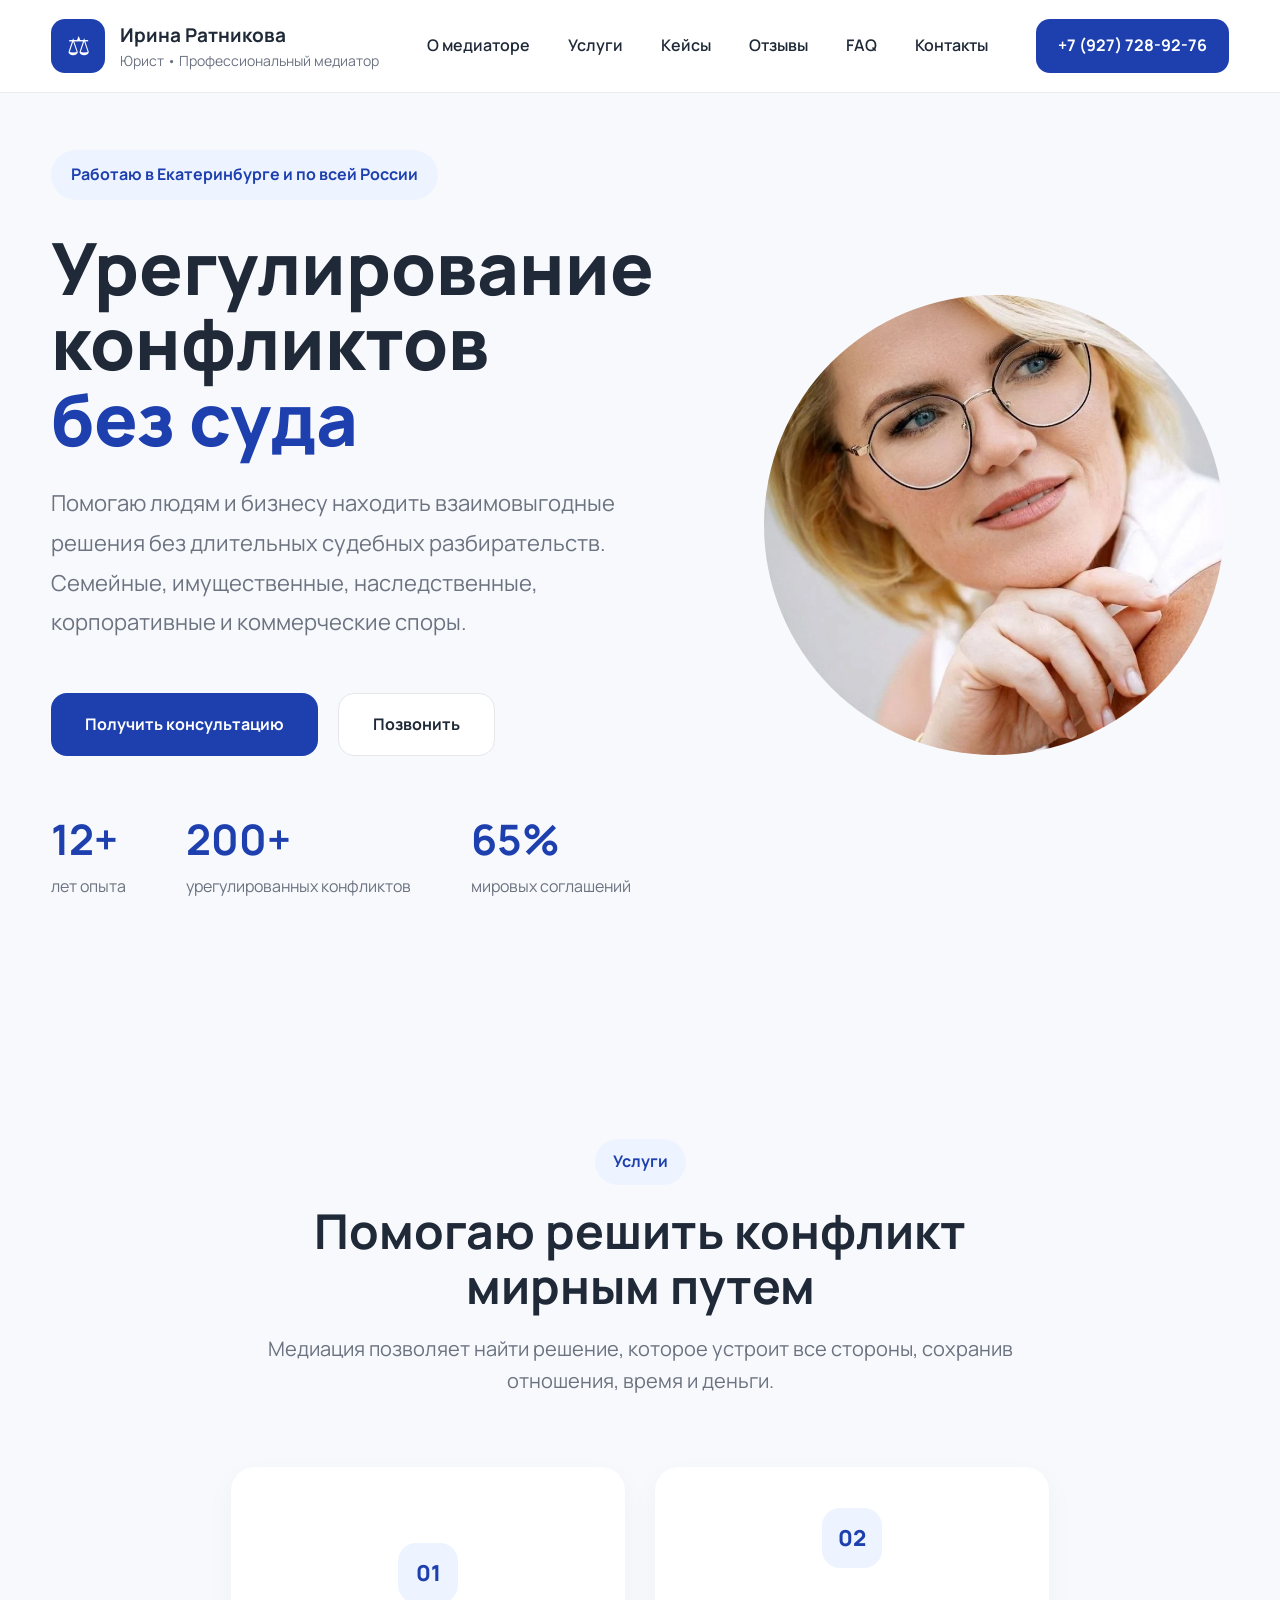
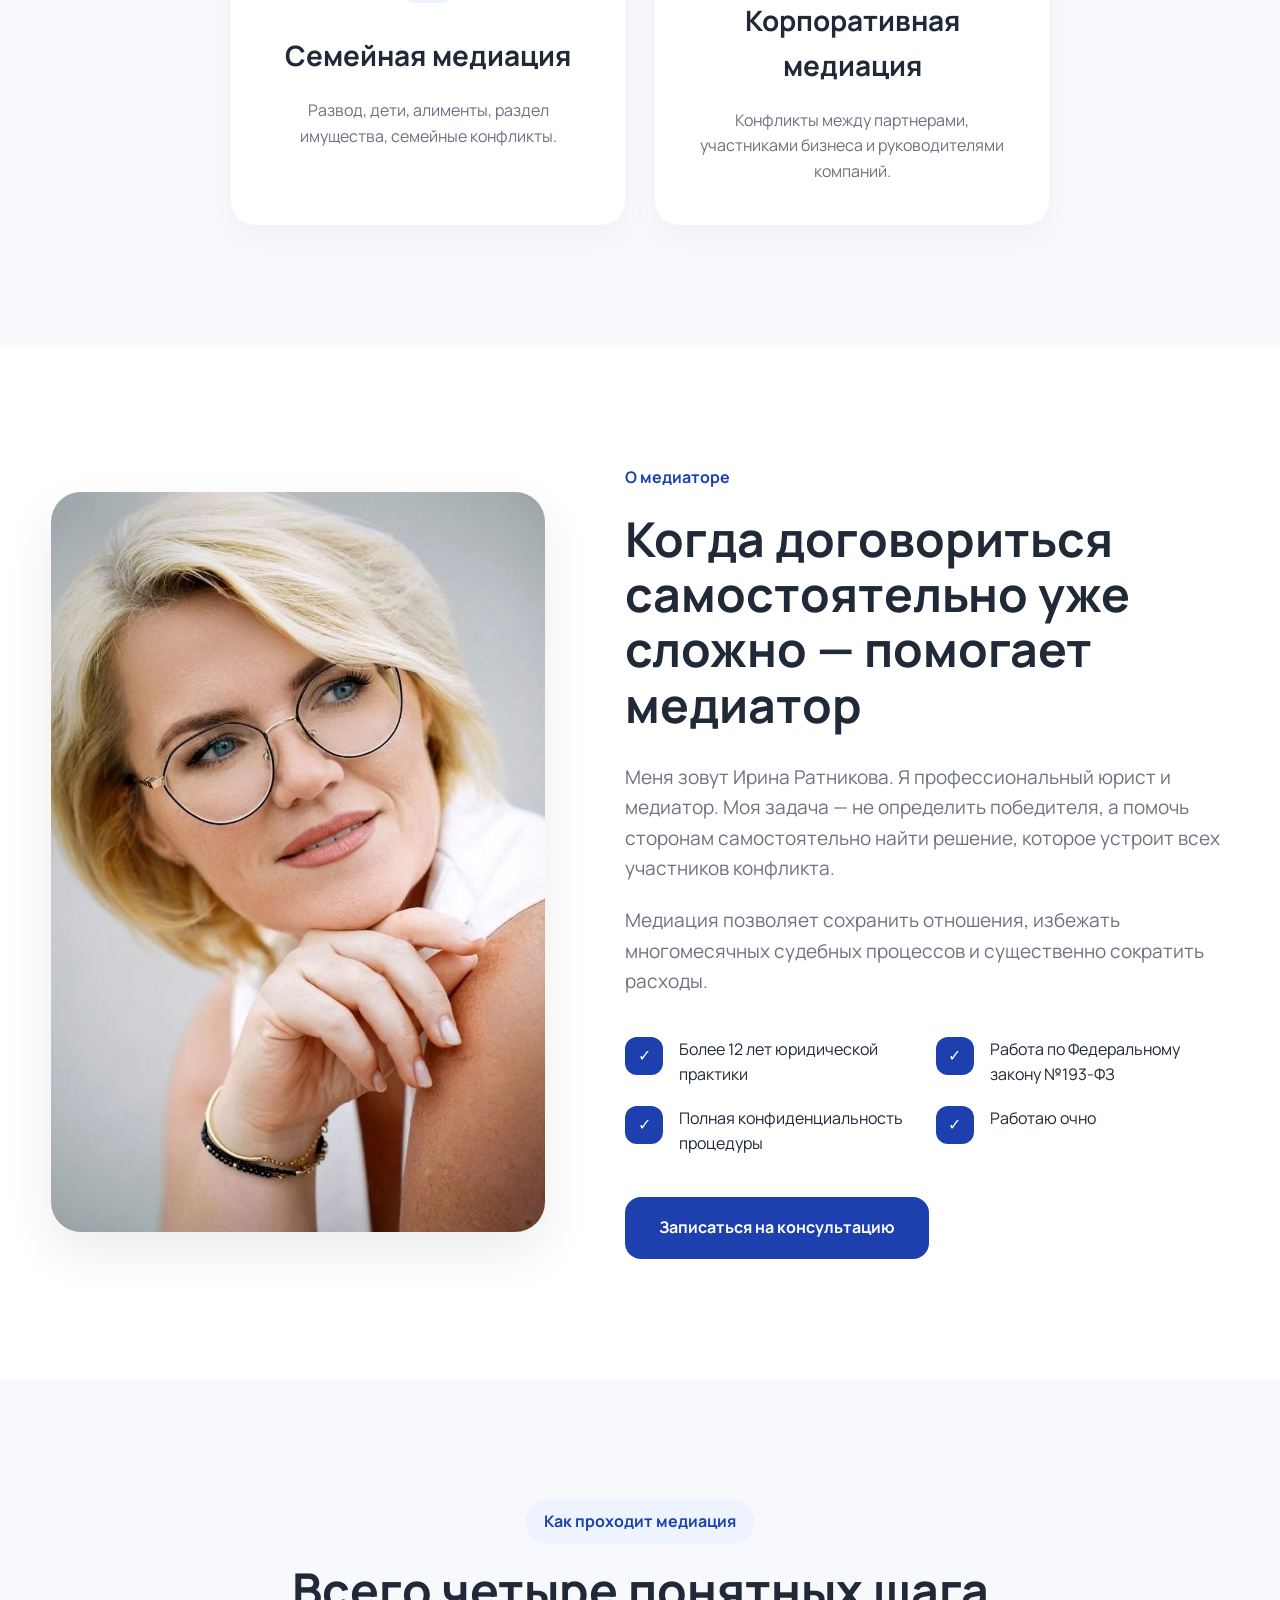
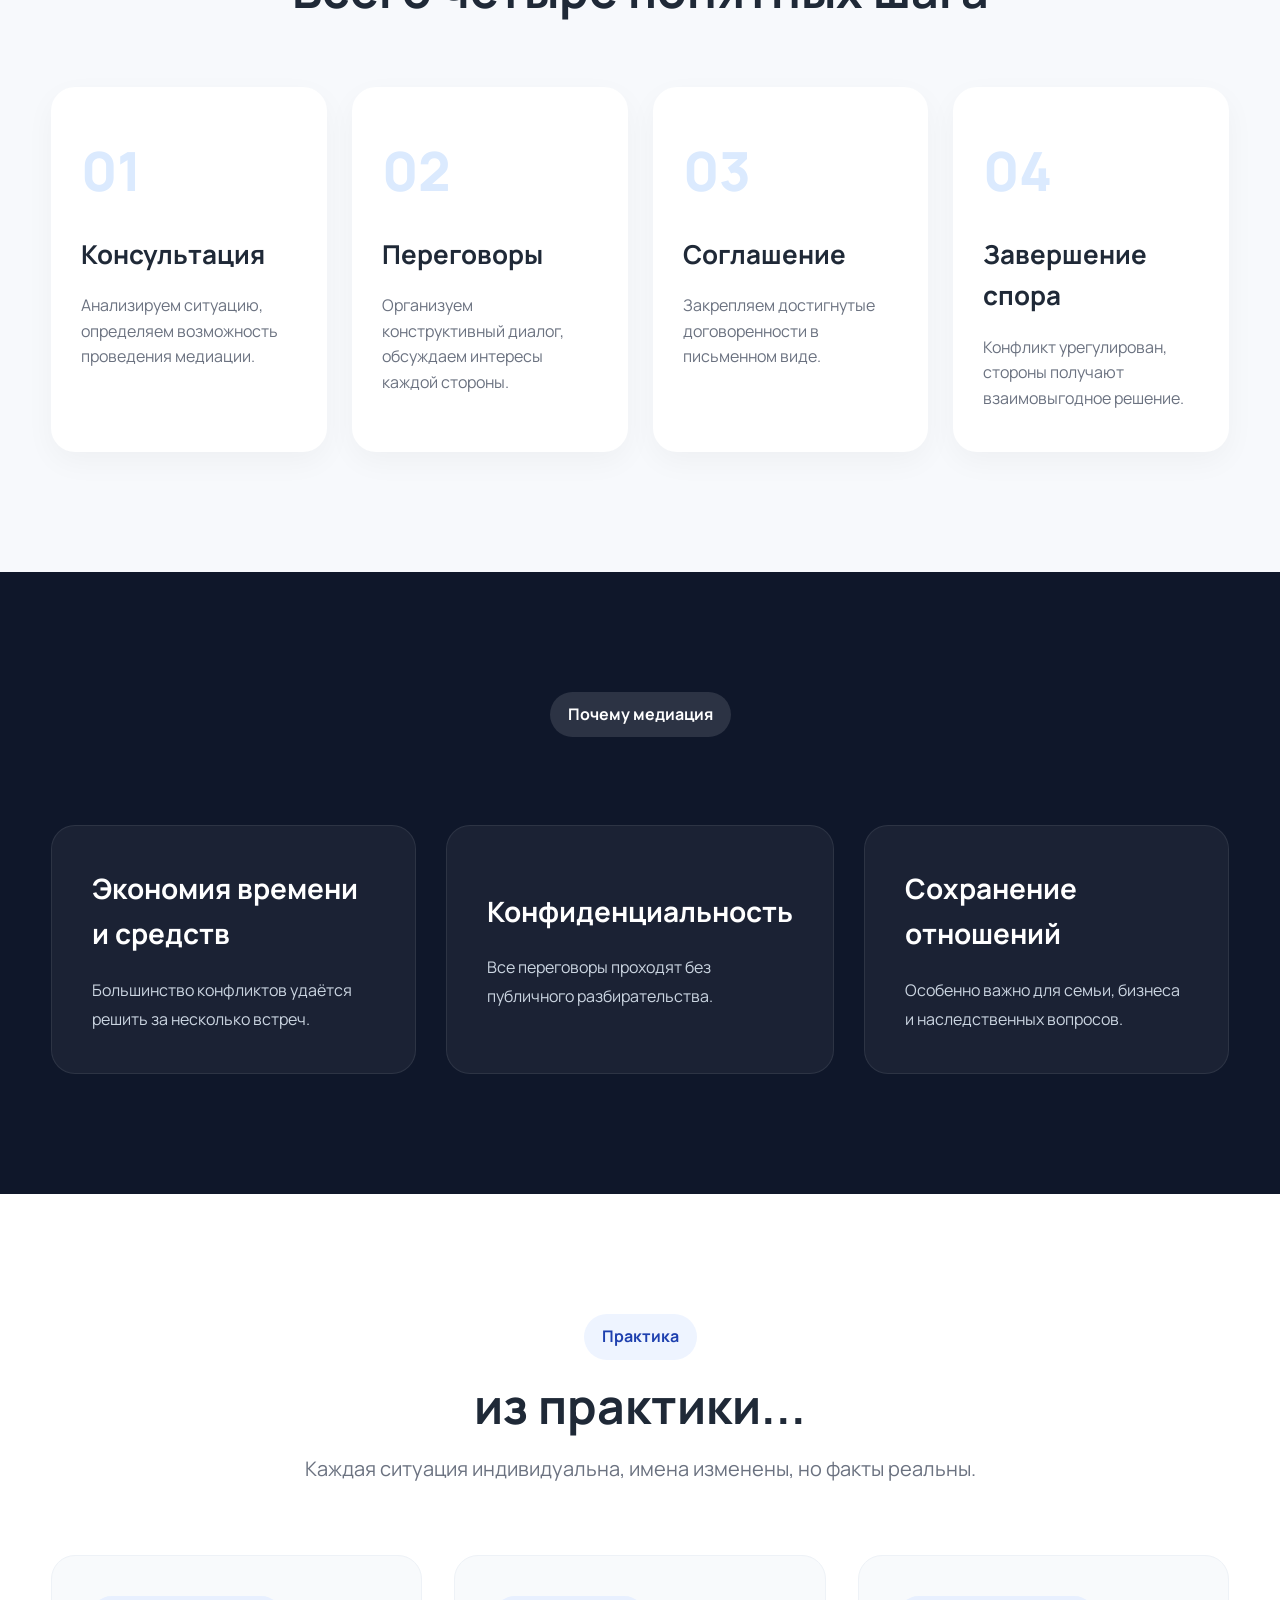
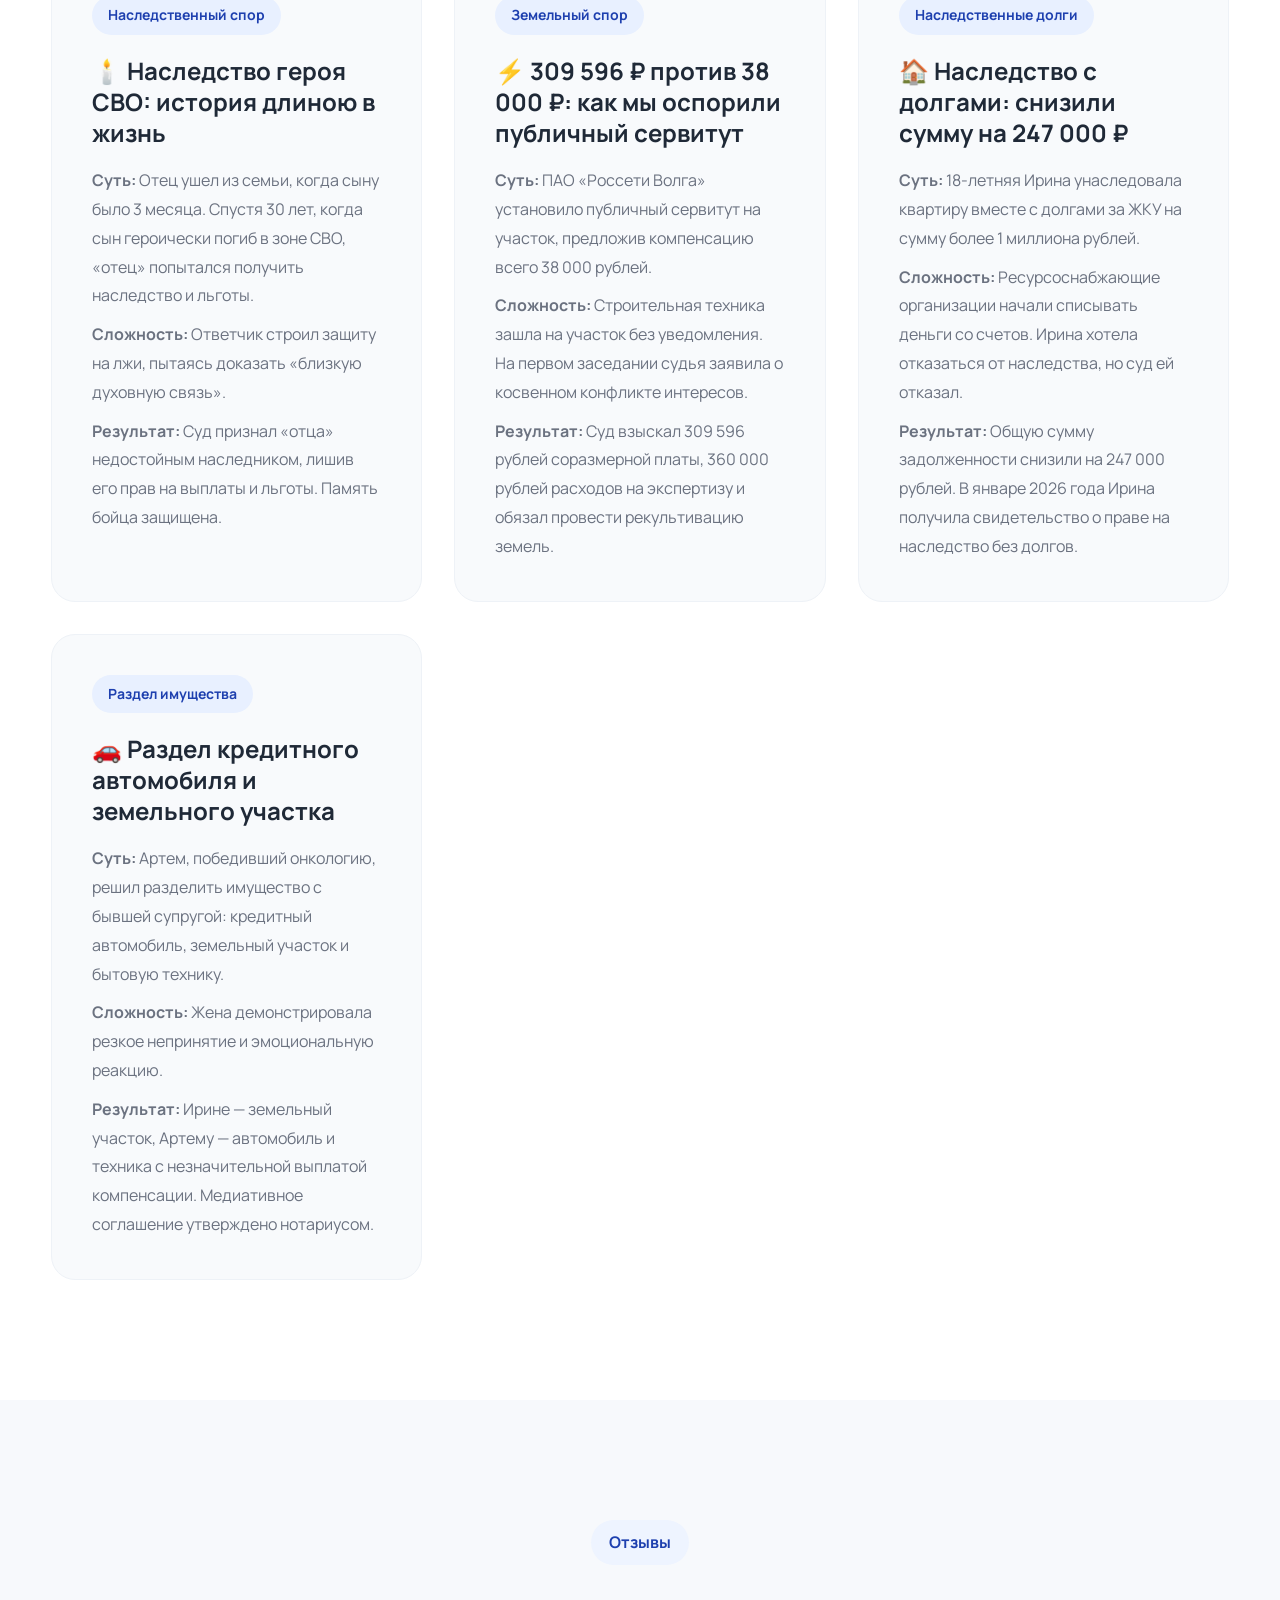
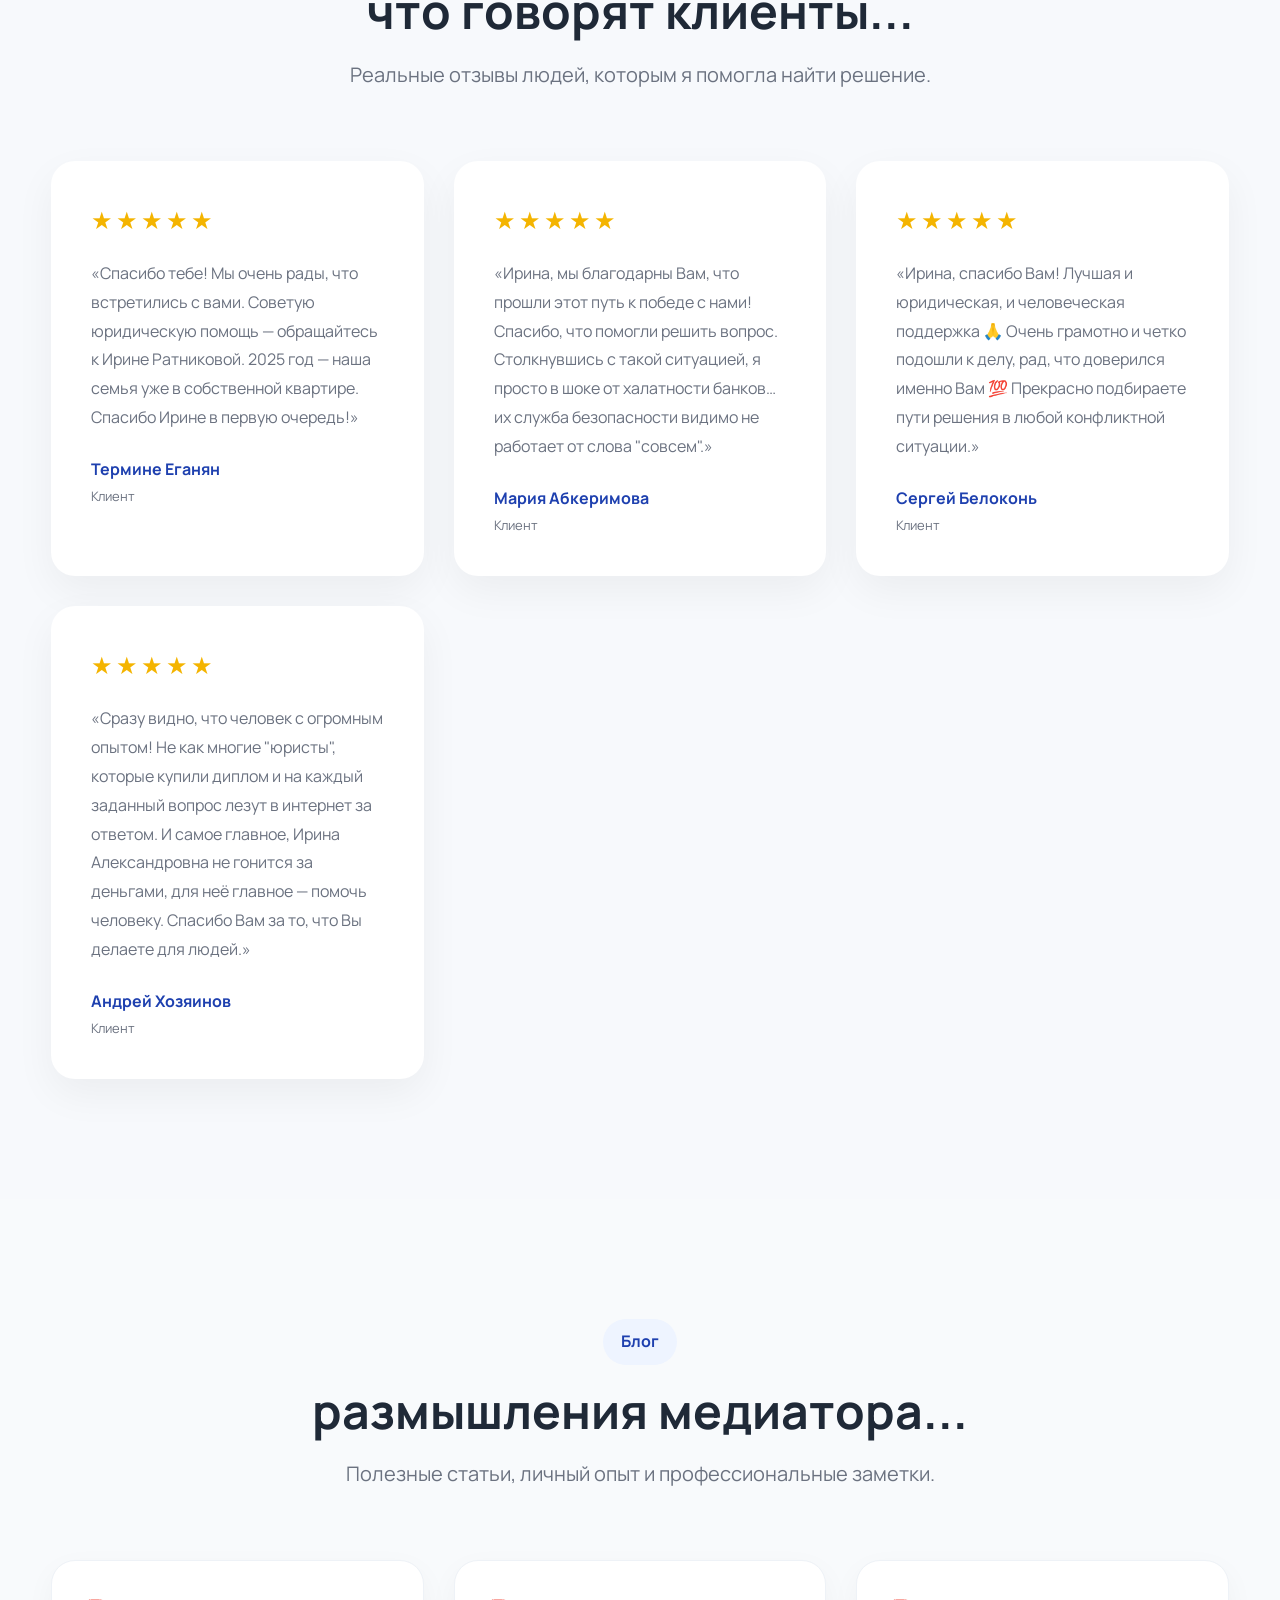
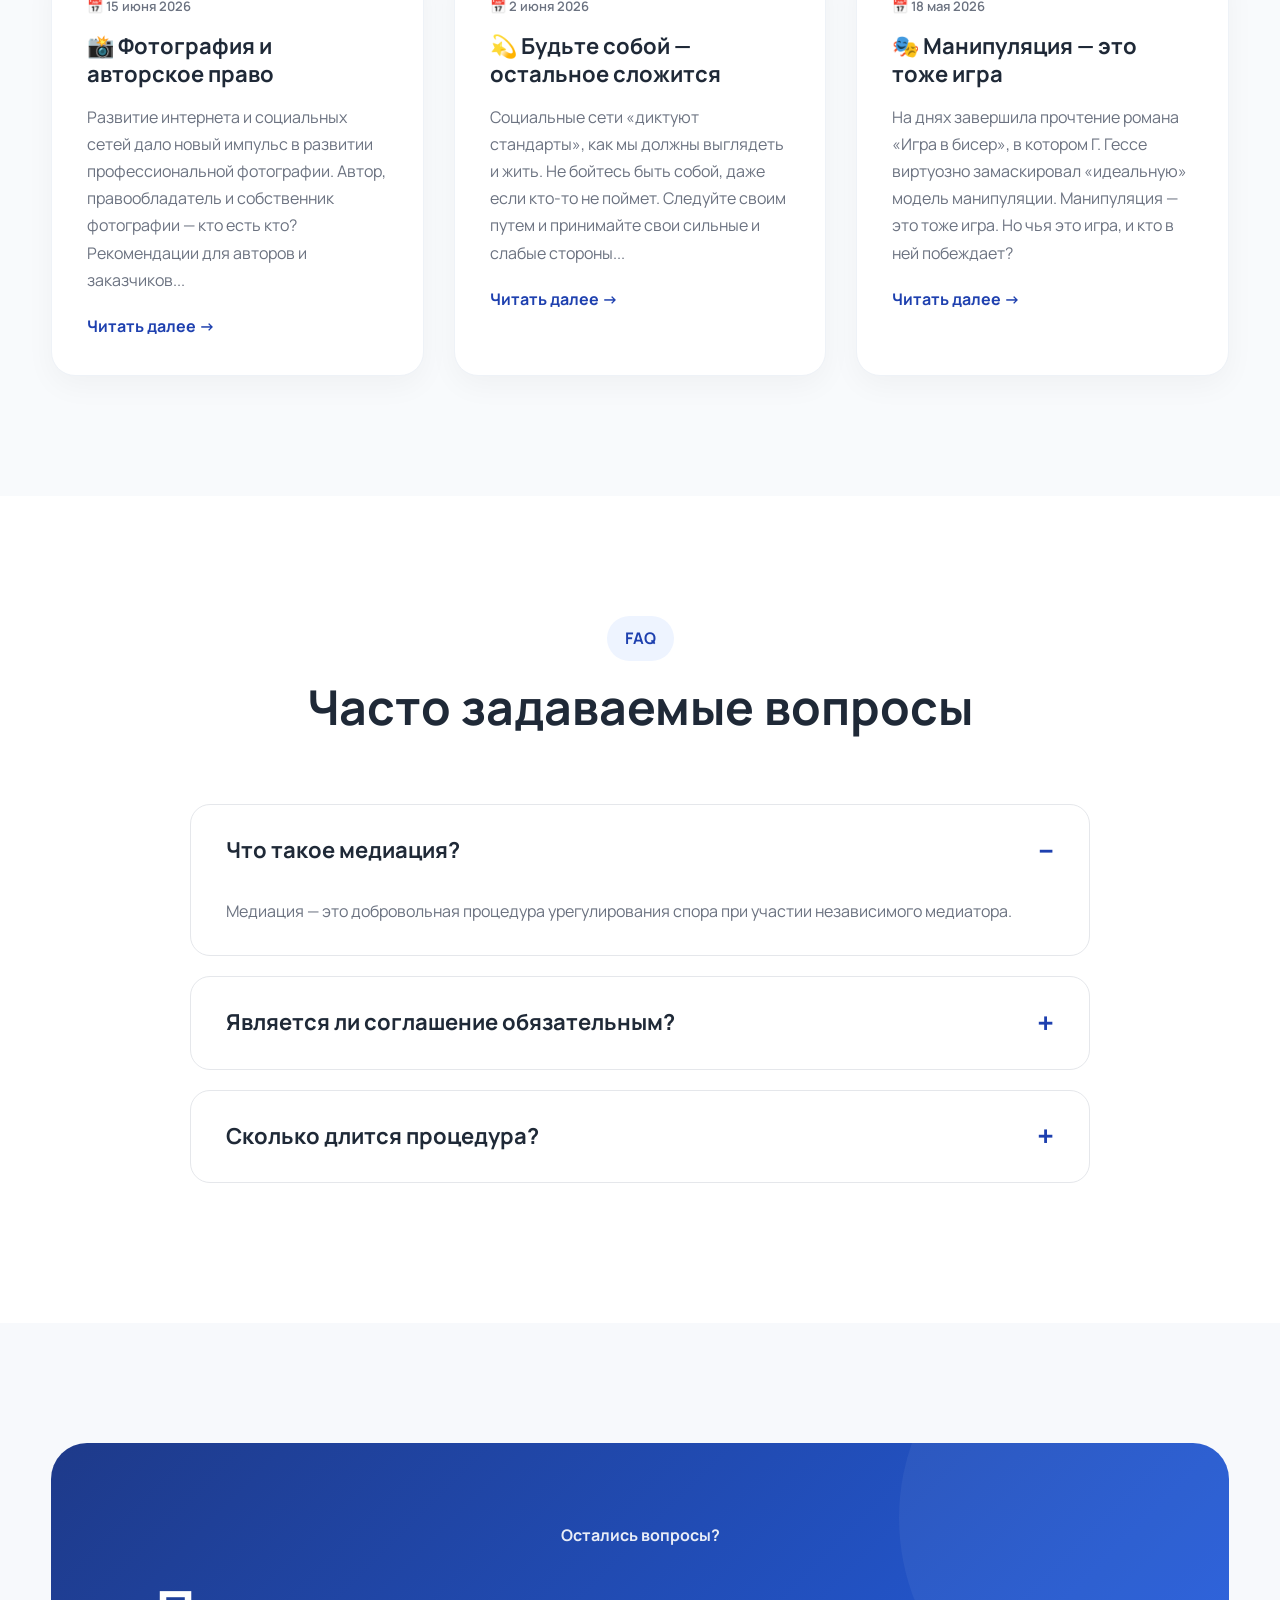
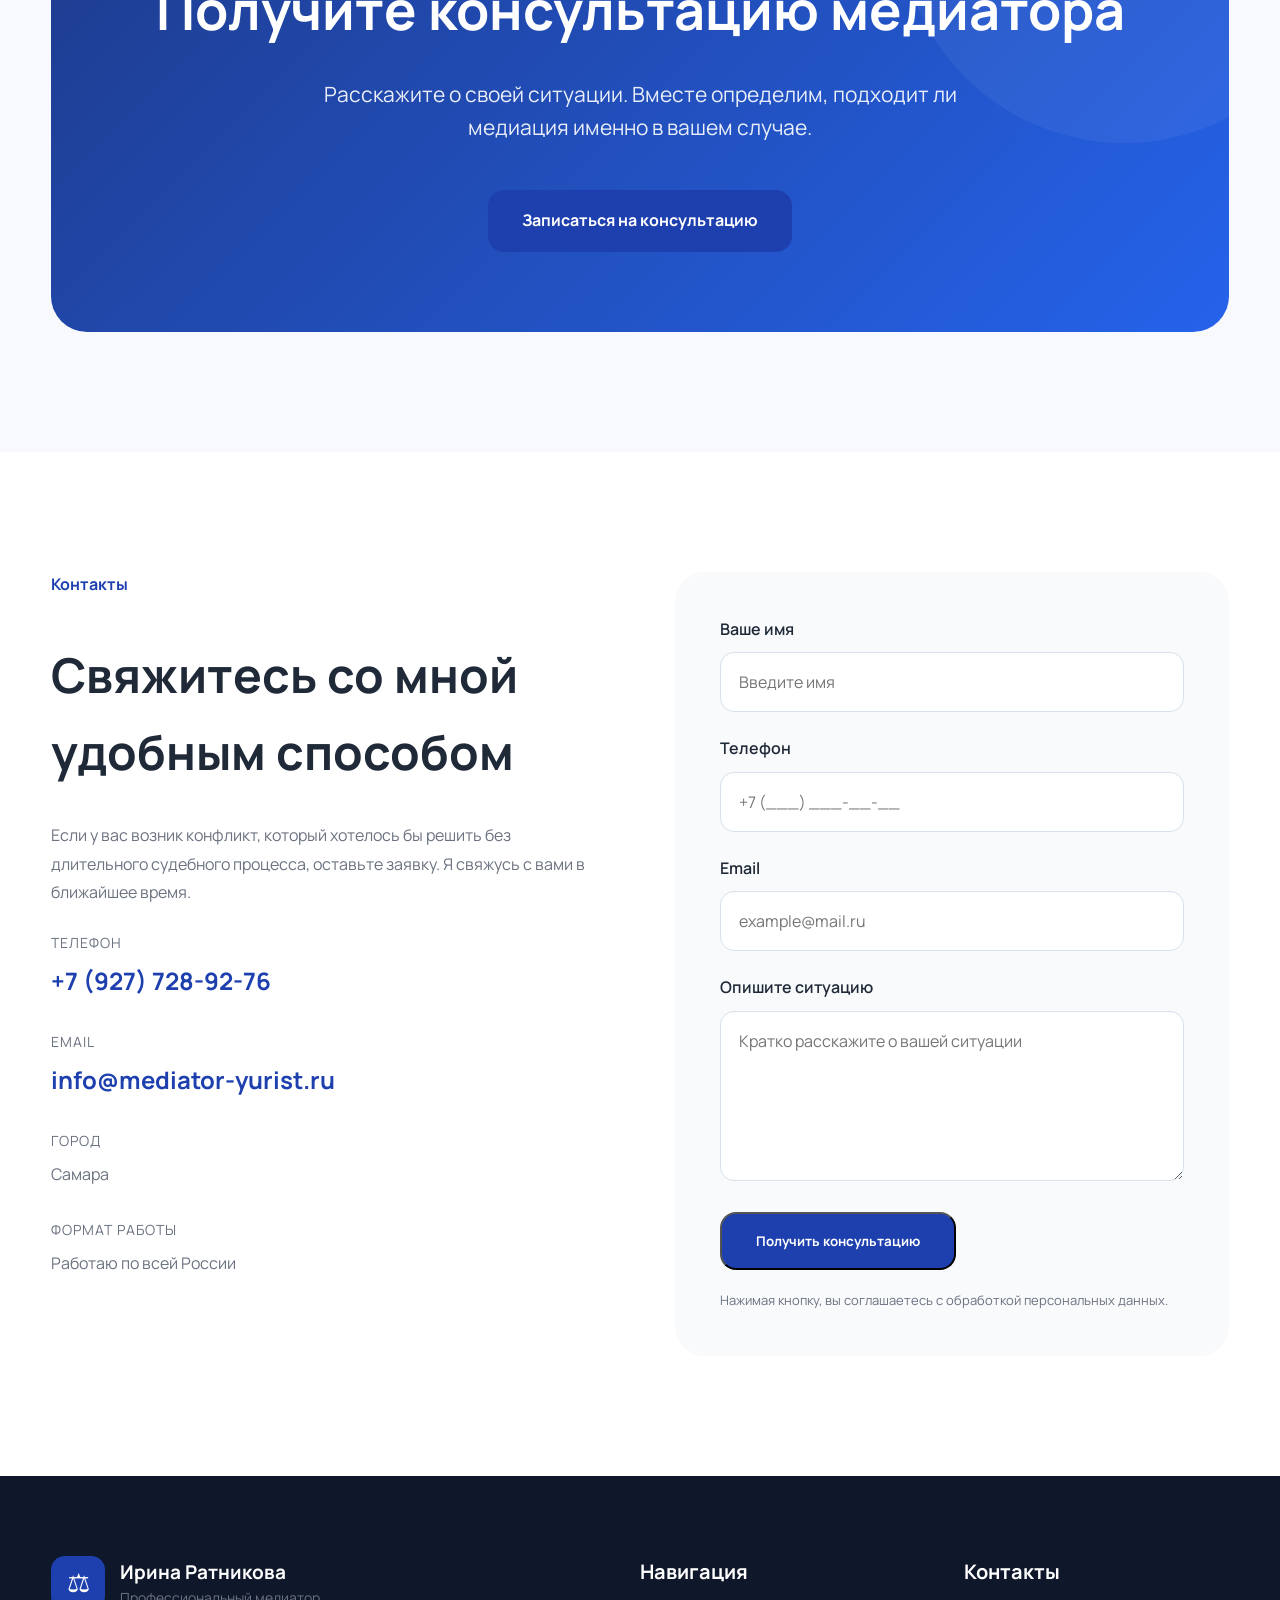
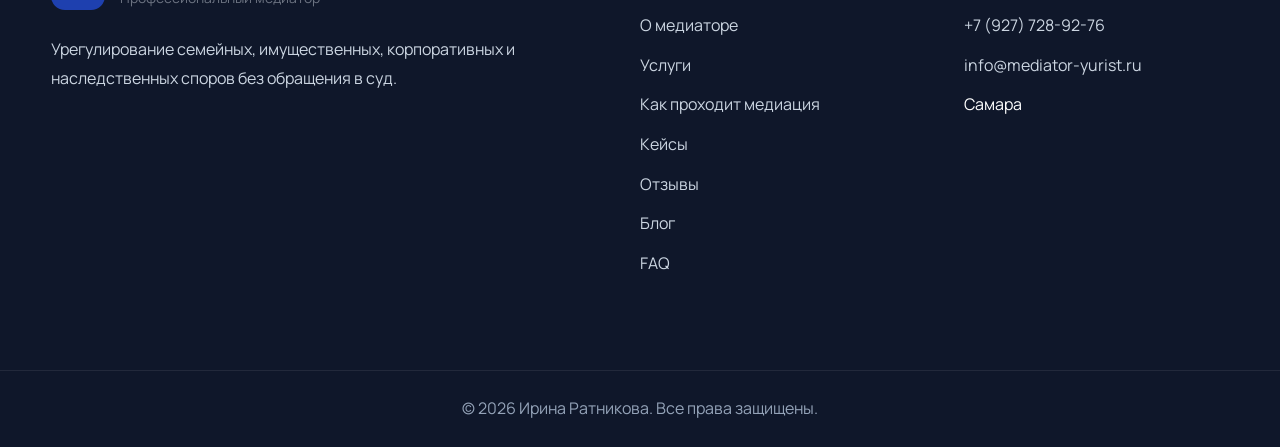
==== commit a5bc9ae5: "Центрирование карточек услуг" ====
--- a/ekaterinburg/index.html
+++ b/ekaterinburg/index.html
@@ -140,7 +140,7 @@
 
             <div class="hero-label">
 
-                Работаю в Самаре и по всей России
+                Работаю в Екатеринбурге и по всей России
 
             </div>
 
--- a/ekaterinburg/style.css
+++ b/ekaterinburg/style.css
@@ -510,30 +510,27 @@
 }
 
 .services-grid{
-
     display:grid;
-
-    grid-template-columns:repeat(3,1fr);
-
+    grid-template-columns:repeat(2, minmax(280px, 394px));
     gap:30px;
-
+    justify-content:center;
 }
 
 .service-card{
-
     background:#fff;
-
     border-radius:24px;
-
     padding:40px;
-
     transition:.35s;
-
     box-shadow:0 10px 30px rgba(0,0,0,.04);
-
     border:1px solid transparent;
 
-}
+    display:flex;
+    flex-direction:column;
+    justify-content:center;
+    align-items:center;
+    text-align:center;
+}
+
 
 .service-card:hover{
 
@@ -580,241 +577,231 @@
 }
 
 .service-card p{
-
     color:var(--gray);
+    margin-bottom:0;
+    min-height:auto;
+}
+
+.service-card a{
+
+    color:var(--blue);
+
+    font-weight:700;
+
+}
+
+/* =====================================================
+   ABOUT
+===================================================== */
+
+.about{
+
+    padding:120px 0;
+
+    background:white;
+
+}
+
+.about-grid{
+
+    display:grid;
+
+    grid-template-columns:.9fr 1.1fr;
+
+    gap:80px;
+
+    align-items:center;
+
+}
+
+.about-image img{
+
+    border-radius:30px;
+
+    box-shadow:var(--shadow);
+
+}
+
+.section-label{
+
+    display:inline-block;
+
+    color:var(--blue);
+
+    font-weight:700;
+
+    margin-bottom:20px;
+
+}
+
+.about h2{
+
+    font-size:48px;
+
+    line-height:1.15;
 
     margin-bottom:30px;
 
-    min-height:110px;
-
-}
-
-.service-card a{
-
-    color:var(--blue);
-
-    font-weight:700;
-
-}
-
-/* =====================================================
-   ABOUT
-===================================================== */
-
-.about{
+}
+
+.about p{
+
+    color:var(--gray);
+
+    font-size:19px;
+
+    margin-bottom:22px;
+
+}
+
+.about-features{
+
+    display:grid;
+
+    grid-template-columns:repeat(2,1fr);
+
+    gap:18px;
+
+    margin:40px 0;
+
+}
+
+.feature{
+
+    display:flex;
+
+    gap:16px;
+
+    align-items:flex-start;
+
+}
+
+.feature-icon{
+
+    width:38px;
+
+    height:38px;
+
+    border-radius:12px;
+
+    background:var(--blue);
+
+    color:white;
+
+    display:flex;
+
+    align-items:center;
+
+    justify-content:center;
+
+    flex-shrink:0;
+
+}
+
+/* =====================================================
+   PROCESS
+===================================================== */
+
+.process{
 
     padding:120px 0;
 
+}
+
+.process-grid{
+
+    display:grid;
+
+    grid-template-columns:repeat(4,1fr);
+
+    gap:25px;
+
+}
+
+.process-item{
+
     background:white;
 
-}
-
-.about-grid{
-
-    display:grid;
-
-    grid-template-columns:.9fr 1.1fr;
-
-    gap:80px;
-
-    align-items:center;
-
-}
-
-.about-image img{
-
-    border-radius:30px;
-
-    box-shadow:var(--shadow);
-
-}
-
-.section-label{
-
-    display:inline-block;
-
-    color:var(--blue);
-
-    font-weight:700;
+    border-radius:24px;
+
+    padding:40px 30px;
+
+    box-shadow:0 10px 30px rgba(0,0,0,.04);
+
+    position:relative;
+
+}
+
+.process-number{
+
+    font-size:54px;
+
+    font-weight:800;
+
+    color:#dbeafe;
 
     margin-bottom:20px;
 
 }
 
-.about h2{
-
-    font-size:48px;
-
-    line-height:1.15;
-
-    margin-bottom:30px;
-
-}
-
-.about p{
+.process-item h3{
+
+    font-size:26px;
+
+    margin-bottom:18px;
+
+}
+
+.process-item p{
 
     color:var(--gray);
 
-    font-size:19px;
-
-    margin-bottom:22px;
-
-}
-
-.about-features{
-
-    display:grid;
-
-    grid-template-columns:repeat(2,1fr);
-
-    gap:18px;
-
-    margin:40px 0;
-
-}
-
-.feature{
-
-    display:flex;
-
-    gap:16px;
-
-    align-items:flex-start;
-
-}
-
-.feature-icon{
-
-    width:38px;
-
-    height:38px;
-
-    border-radius:12px;
-
-    background:var(--blue);
+}
+
+/* =====================================================
+   BENEFITS
+===================================================== */
+
+.benefits{
+
+    padding:120px 0;
+
+    background:#0F172A;
 
     color:white;
 
-    display:flex;
-
-    align-items:center;
-
-    justify-content:center;
-
-    flex-shrink:0;
-
-}
-
-/* =====================================================
-   PROCESS
-===================================================== */
-
-.process{
-
-    padding:120px 0;
-
-}
-
-.process-grid{
-
-    display:grid;
-
-    grid-template-columns:repeat(4,1fr);
-
-    gap:25px;
-
-}
-
-.process-item{
-
-    background:white;
-
-    border-radius:24px;
-
-    padding:40px 30px;
-
-    box-shadow:0 10px 30px rgba(0,0,0,.04);
-
-    position:relative;
-
-}
-
-.process-number{
-
-    font-size:54px;
-
-    font-weight:800;
-
-    color:#dbeafe;
-
-    margin-bottom:20px;
-
-}
-
-.process-item h3{
-
-    font-size:26px;
-
-    margin-bottom:18px;
-
-}
-
-.process-item p{
-
-    color:var(--gray);
-
-}
-
-/* =====================================================
-   BENEFITS
-===================================================== */
-
-.benefits{
-
-    padding:120px 0;
-
-    background:#0F172A;
+}
+
+.benefits .section-title span{
+
+    background:rgba(255,255,255,.12);
 
     color:white;
 
 }
 
-.benefits .section-title span{
-
-    background:rgba(255,255,255,.12);
+.benefits .section-title h2{
 
     color:white;
 
 }
 
-.benefits .section-title h2{
-
-    color:white;
-
-}
-
 .benefits-grid{
-
-    display:grid;
-
-    grid-template-columns:repeat(4,1fr);
-
-    gap:30px;
-
+display:grid;
+grid-template-columns:repeat(3,1fr);
+gap:30px;
 }
 
 .benefit-card{
-
-    padding:40px;
-
-    border-radius:24px;
-
-    background:rgba(255,255,255,.05);
-
-    border:1px solid rgba(255,255,255,.08);
-
-    transition:.3s;
-
+padding:40px;
+border-radius:24px;
+background:rgba(255,255,255,.05);
+border:1px solid rgba(255,255,255,.08);
+transition:.3s;
+
+display:flex;
+flex-direction:column;
+justify-content:center;
 }
 
 .benefit-card:hover{
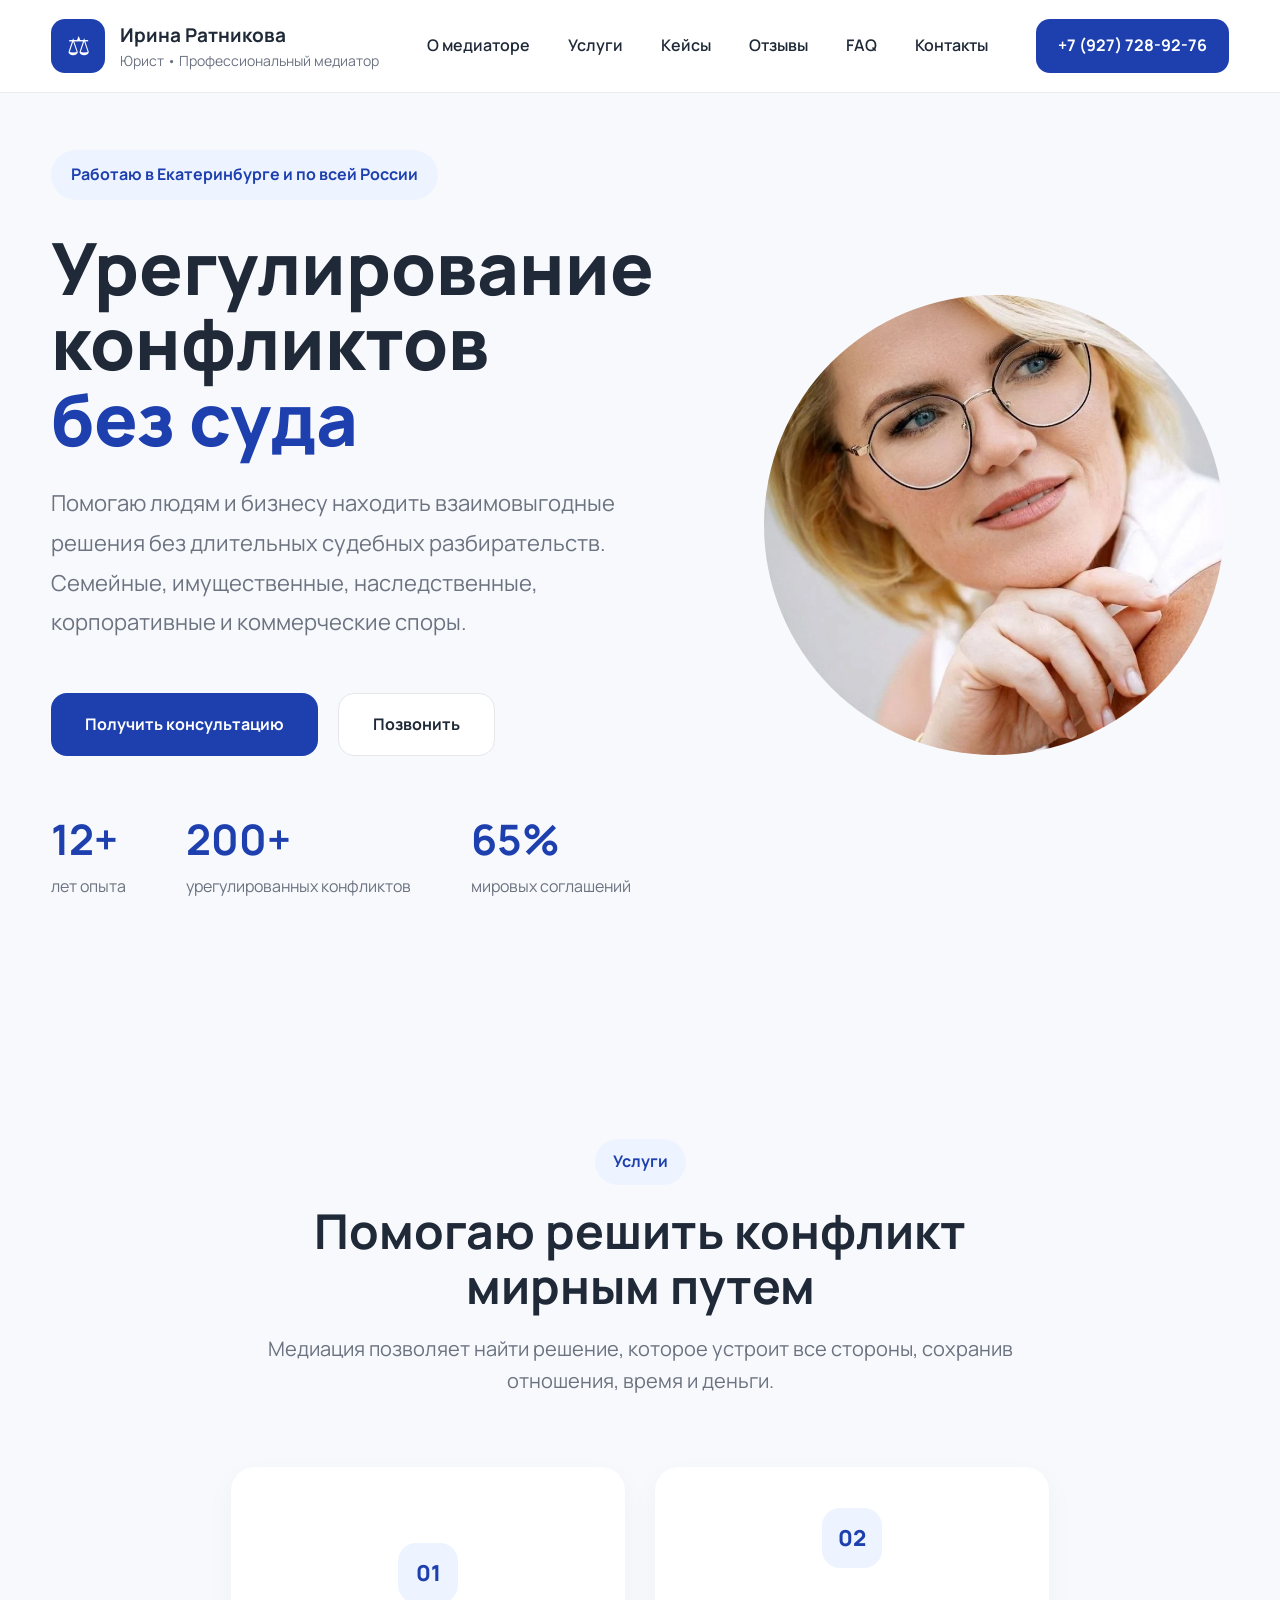
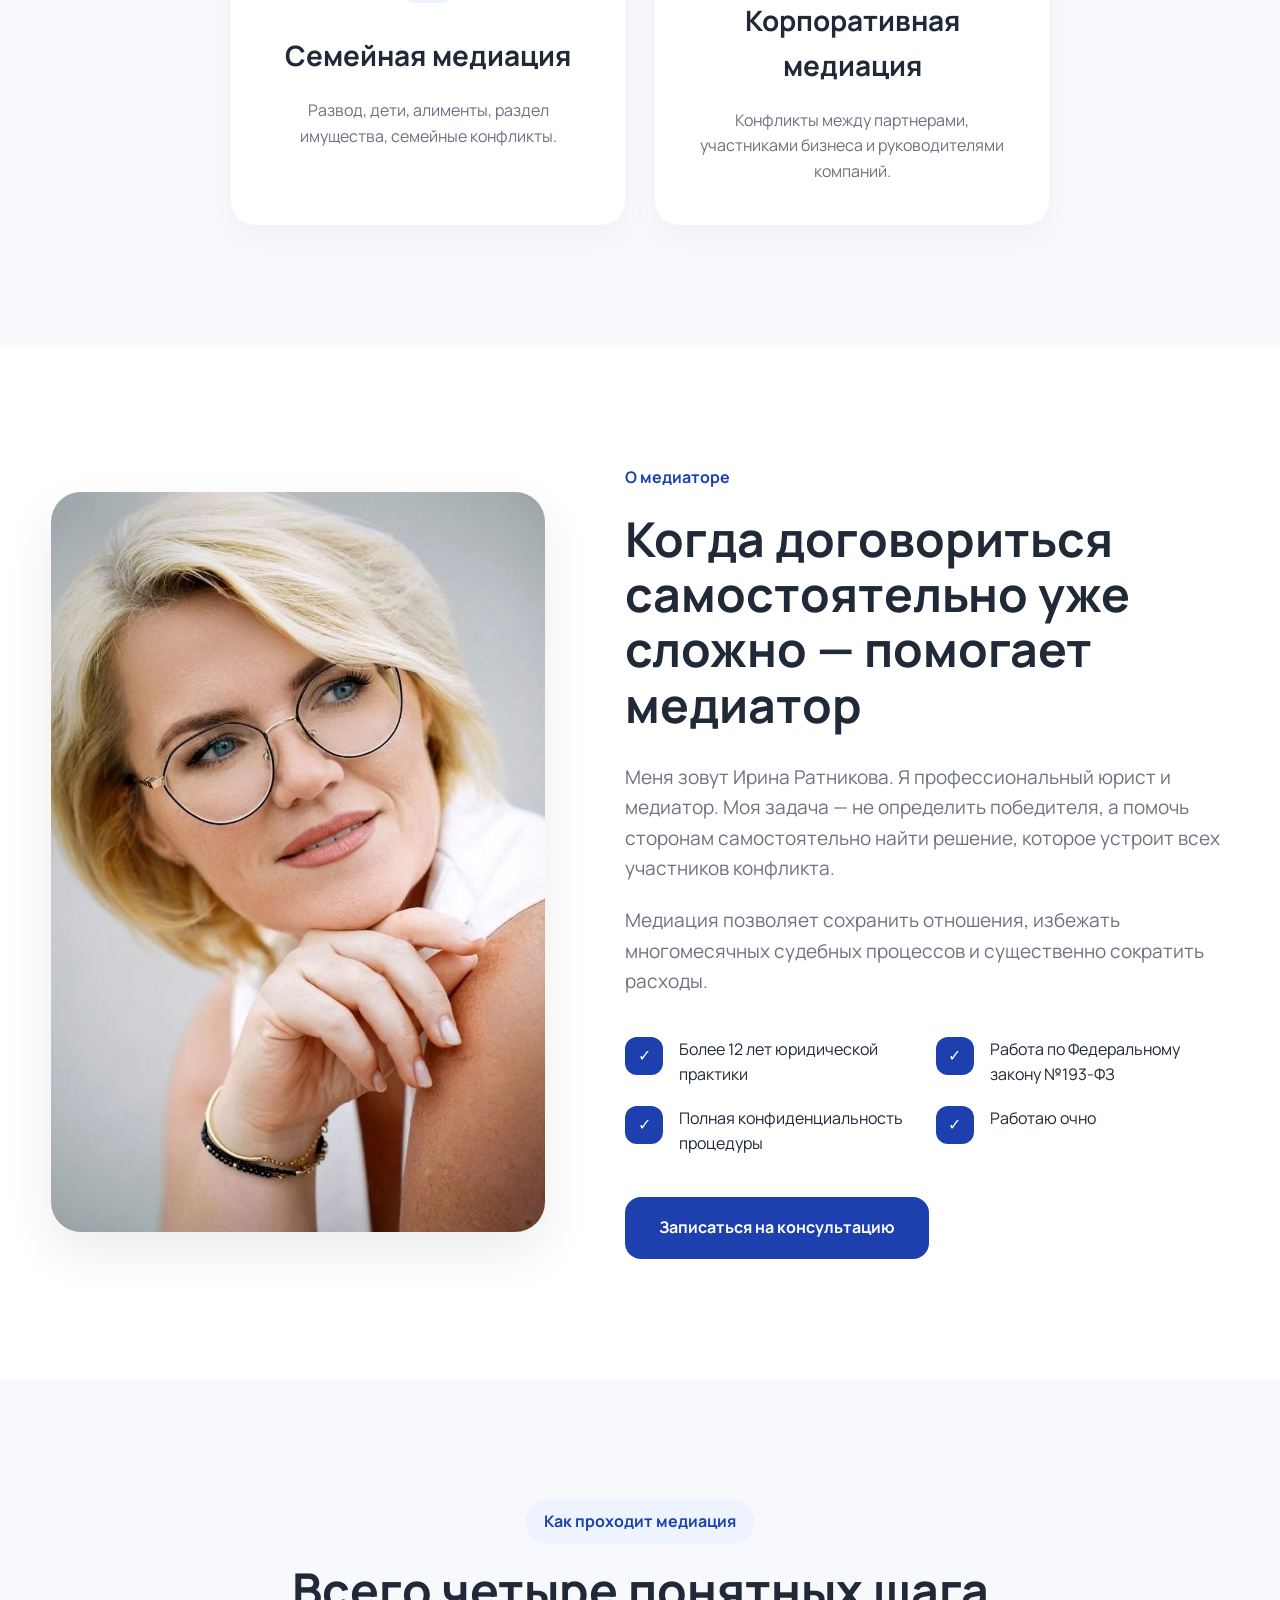
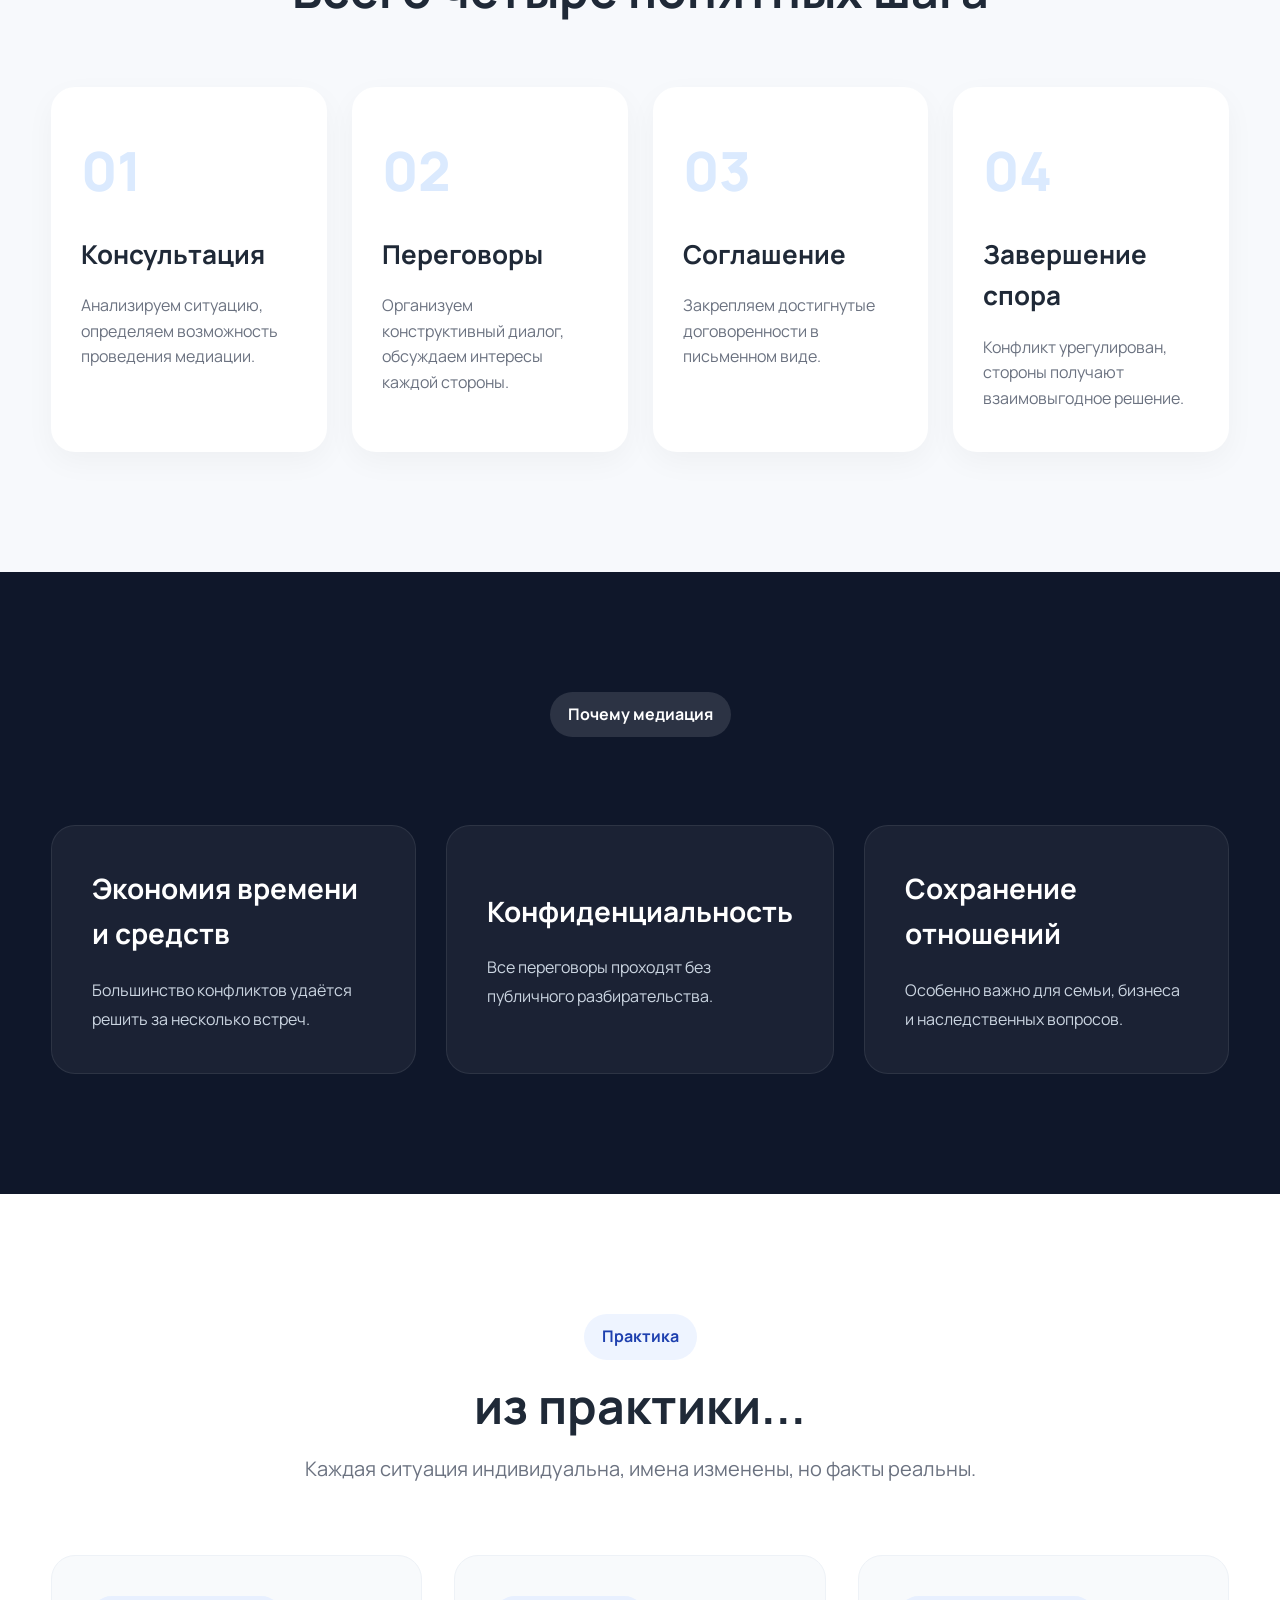
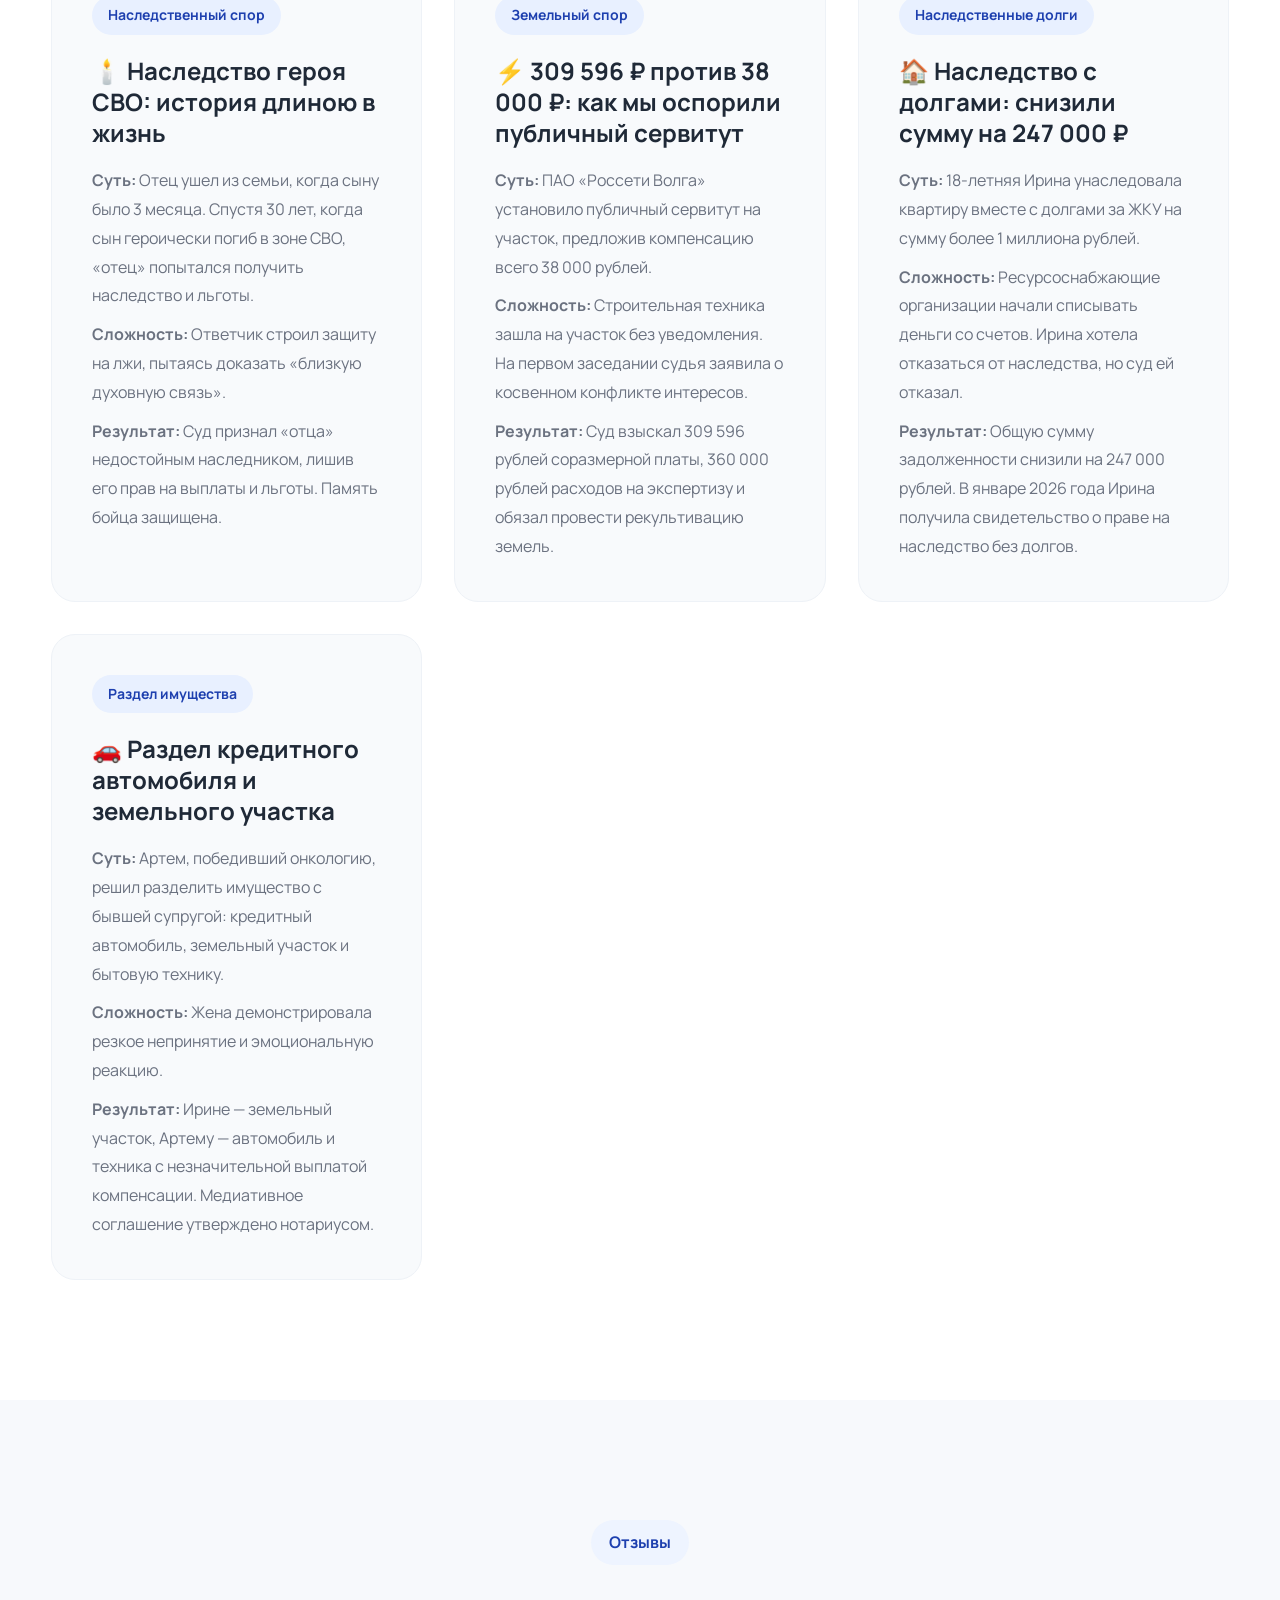
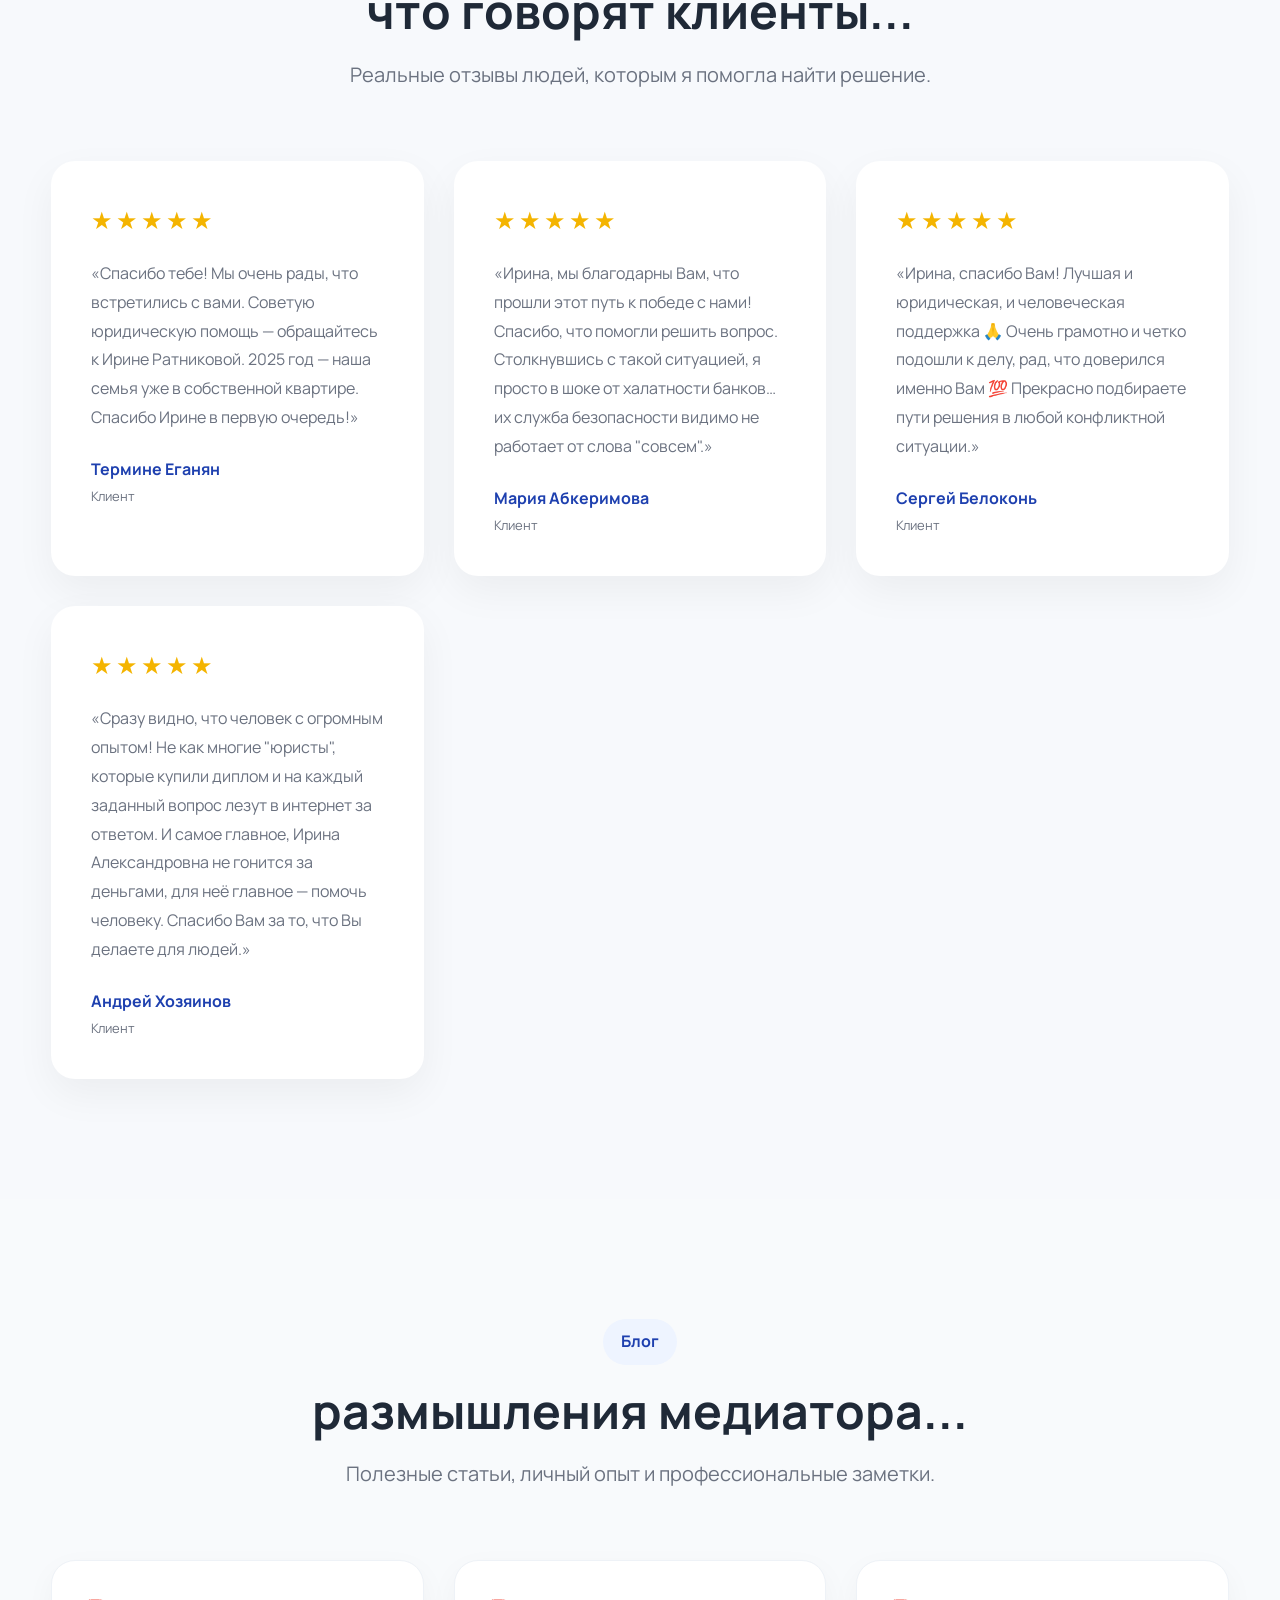
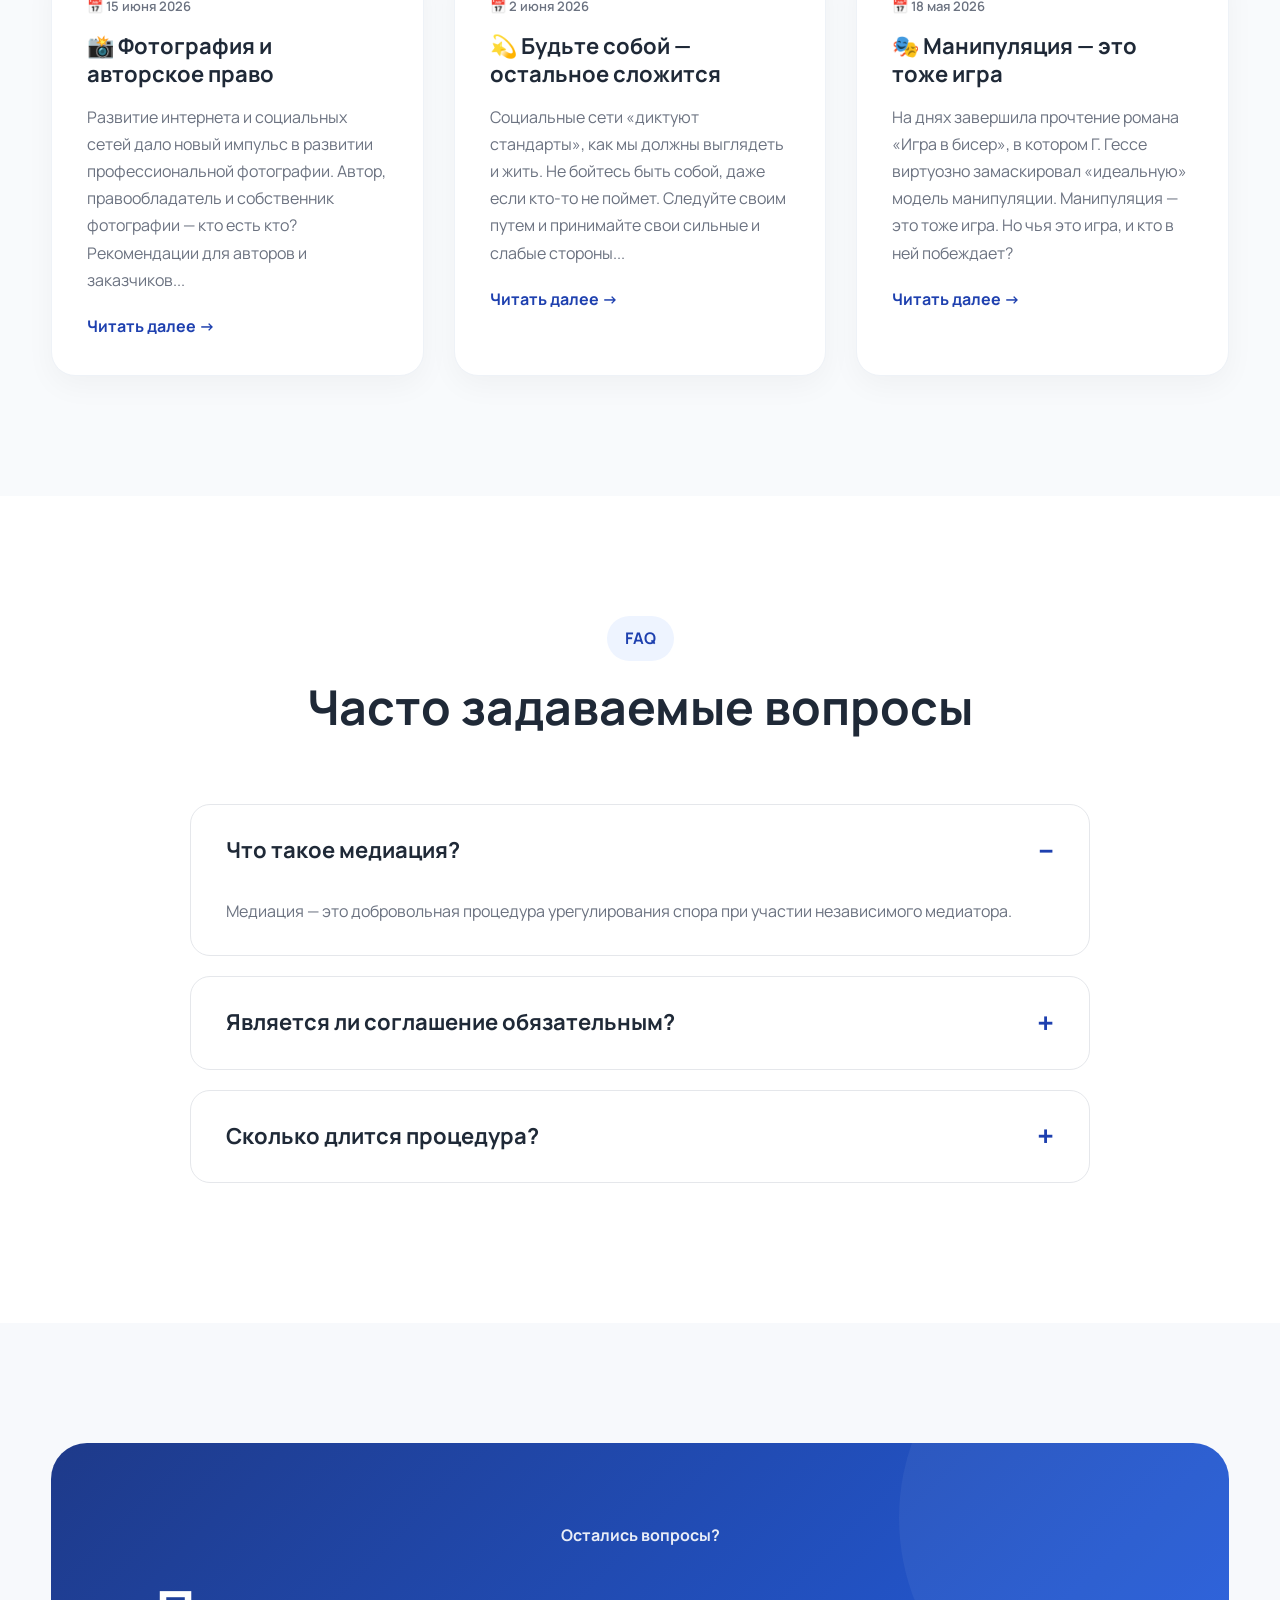
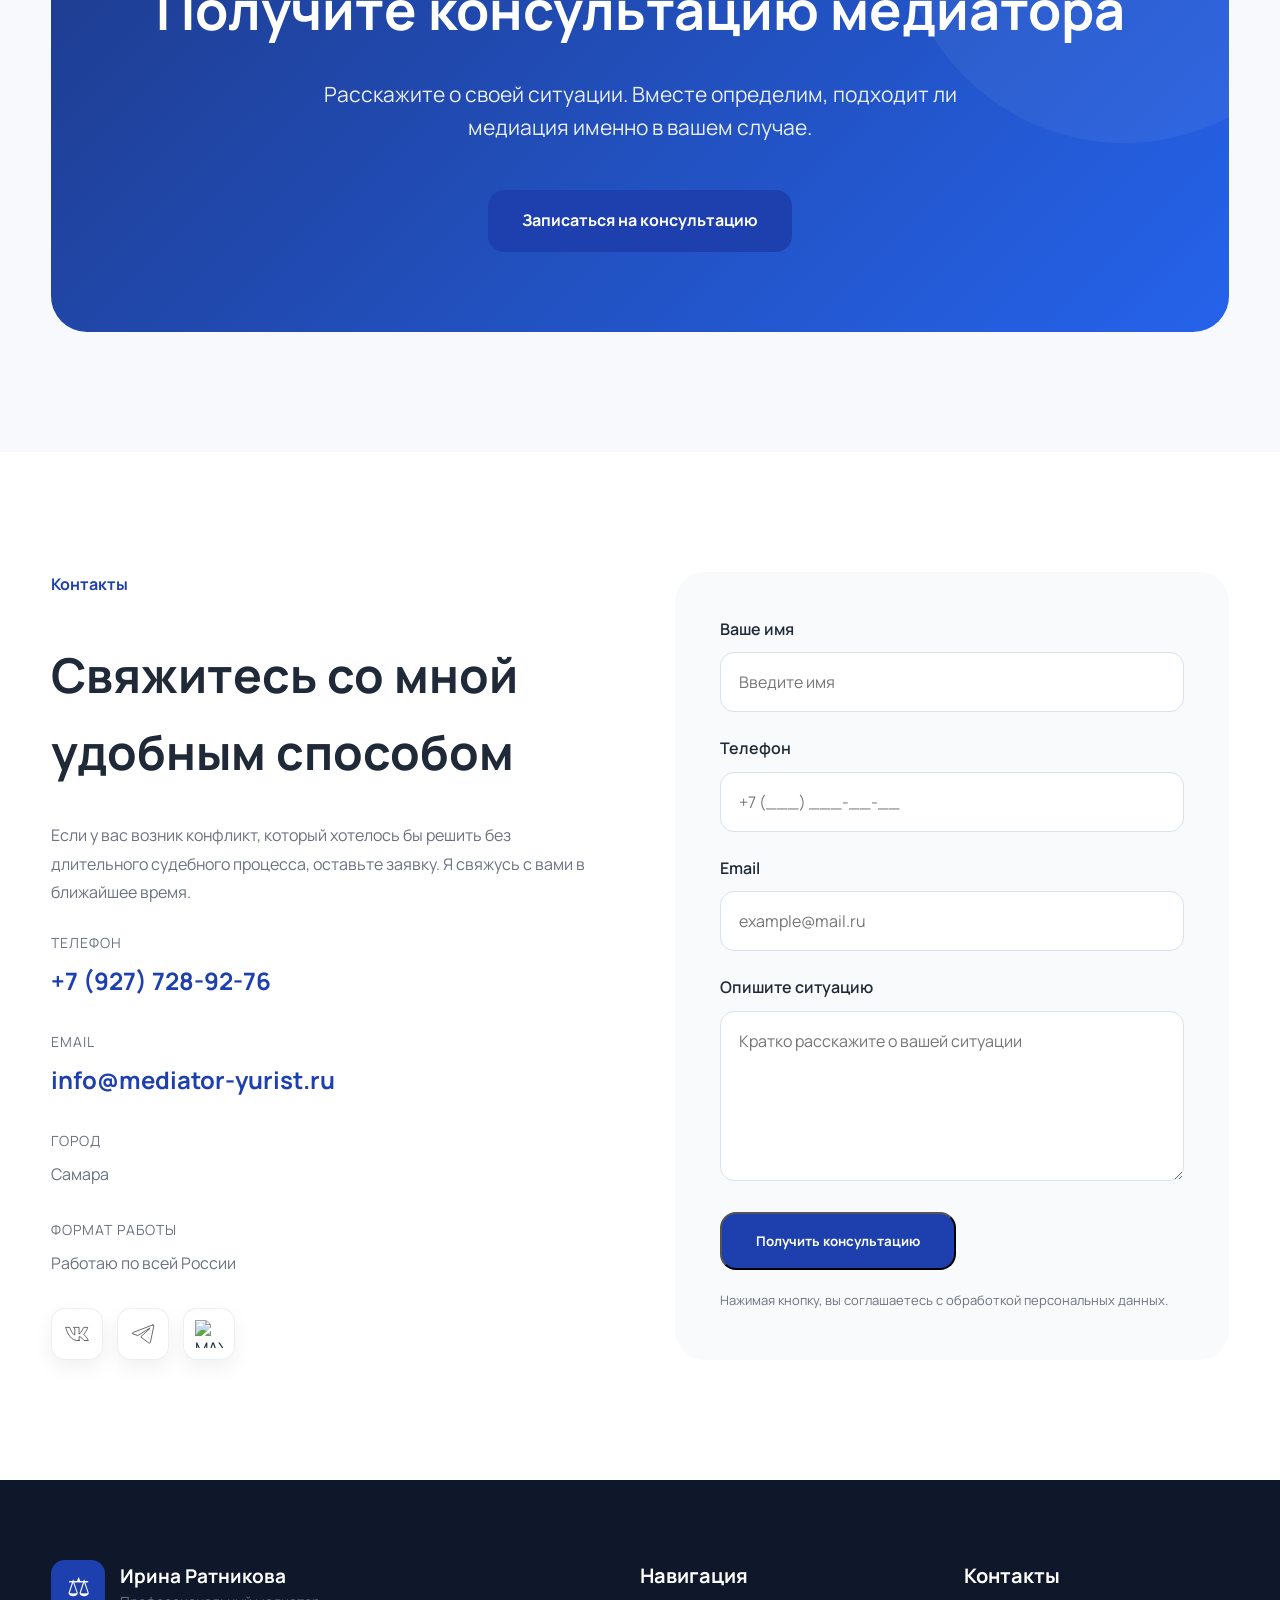
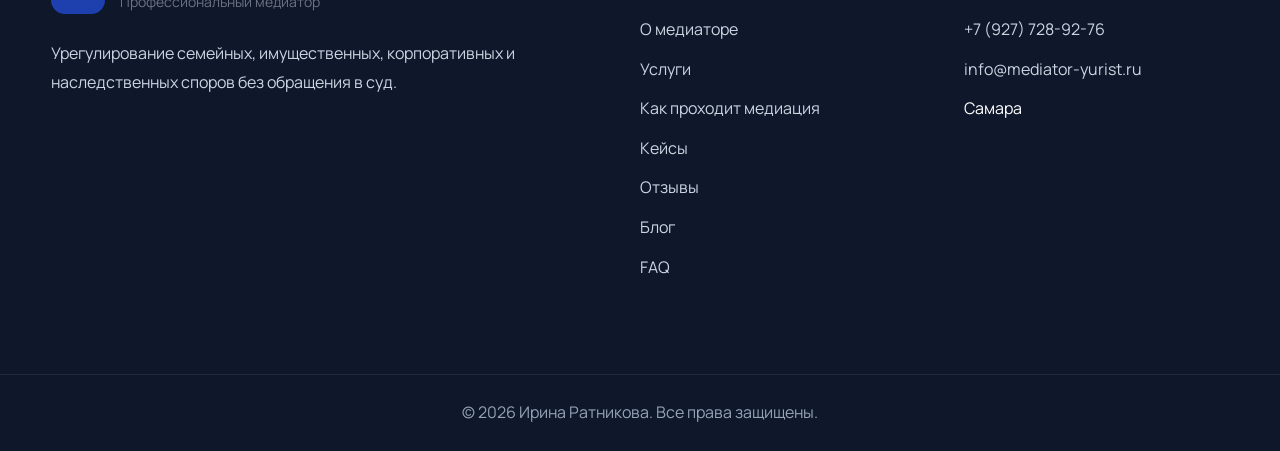
==== commit d8f871e9: "Добавление ссылок на макс" ====
--- a/ekaterinburg/index.html
+++ b/ekaterinburg/index.html
@@ -863,7 +863,7 @@
 
                 <p>Развитие интернета и социальных сетей дало новый импульс в развитии профессиональной фотографии. Автор, правообладатель и собственник фотографии — кто есть кто? Рекомендации для авторов и заказчиков...</p>
 
-                <a href="/blog/photo-copyright/" class="blog-link">Читать далее →</a>
+                <a href="https://vk.ru/wall710420871_689" class="blog-link">Читать далее →</a>
 
             </article>
 
@@ -875,7 +875,7 @@
 
                 <p>Социальные сети «диктуют стандарты», как мы должны выглядеть и жить. Не бойтесь быть собой, даже если кто-то не поймет. Следуйте своим путем и принимайте свои сильные и слабые стороны...</p>
 
-                <a href="/blog/be-yourself/" class="blog-link">Читать далее →</a>
+                <a href="https://vk.ru/wall710420871_695" class="blog-link">Читать далее →</a>
 
             </article>
 
@@ -887,7 +887,7 @@
 
                 <p>На днях завершила прочтение романа «Игра в бисер», в котором Г. Гессе виртуозно замаскировал «идеальную» модель манипуляции. Манипуляция — это тоже игра. Но чья это игра, и кто в ней побеждает?</p>
 
-                <a href="/blog/manipulation/" class="blog-link">Читать далее →</a>
+                <a href="https://vk.ru/wall710420871_669" class="blog-link">Читать далее →</a>
 
             </article>
 
@@ -1122,7 +1122,43 @@
                 </p>
 
             </div>
-
+       <div class="social-links">
+
+      <a href="https://vk.ru/id710420871"
+       class="social-link"
+       target="_blank"
+       rel="noopener noreferrer"
+       aria-label="ВКонтакте">
+
+        <img src="images/vk.svg"
+             alt="ВКонтакте">
+
+    </a>
+
+    <a href="https://t.me/uristRatnikovaIA"
+       class="social-link"
+       target="_blank"
+       rel="noopener noreferrer"
+       aria-label="Telegram">
+
+        <img src="images/telegram.svg"
+             alt="Telegram">
+
+    </a>
+
+    <a href="https://max.ru/"
+       class="social-link"
+       target="_blank"
+       rel="noopener noreferrer"
+       aria-label="MAX">
+
+        <img src="images/max.svg"
+             alt="MAX">
+
+    </a>
+
+        
+        </div>
         </div>
 
         <div class="contacts-form">
--- a/ekaterinburg/style.css
+++ b/ekaterinburg/style.css
@@ -2122,4 +2122,60 @@
     .service-card h3{ 
         font-size:20px; 
     }
+}
+/* Социальные сети */
+.social-links {
+    display: flex;
+    align-items: center;
+    gap: 14px;
+    margin-top: 30px;
+}
+
+.social-link {
+    width: 52px;
+    height: 52px;
+
+    display: flex;
+    align-items: center;
+    justify-content: center;
+
+    background: #fff;
+    border-radius: 14px;
+
+    border: 1px solid rgba(30, 58, 138, 0.08);
+
+    box-shadow: 0 8px 20px rgba(0, 0, 0, 0.06);
+
+    transition:
+        transform 0.25s ease,
+        box-shadow 0.25s ease;
+}
+
+.social-link img {
+    width: 28px;
+    height: 28px;
+    object-fit: contain;
+}
+
+.social-link:hover {
+    transform: translateY(-4px);
+    box-shadow: 0 12px 25px rgba(0, 0, 0, 0.12);
+}
+
+@media (max-width: 768px) {
+
+    .social-links {
+        margin-top: 25px;
+    }
+
+    .social-link {
+        width: 48px;
+        height: 48px;
+    }
+
+    .social-link img {
+        width: 26px;
+        height: 26px;
+    }
+
 }
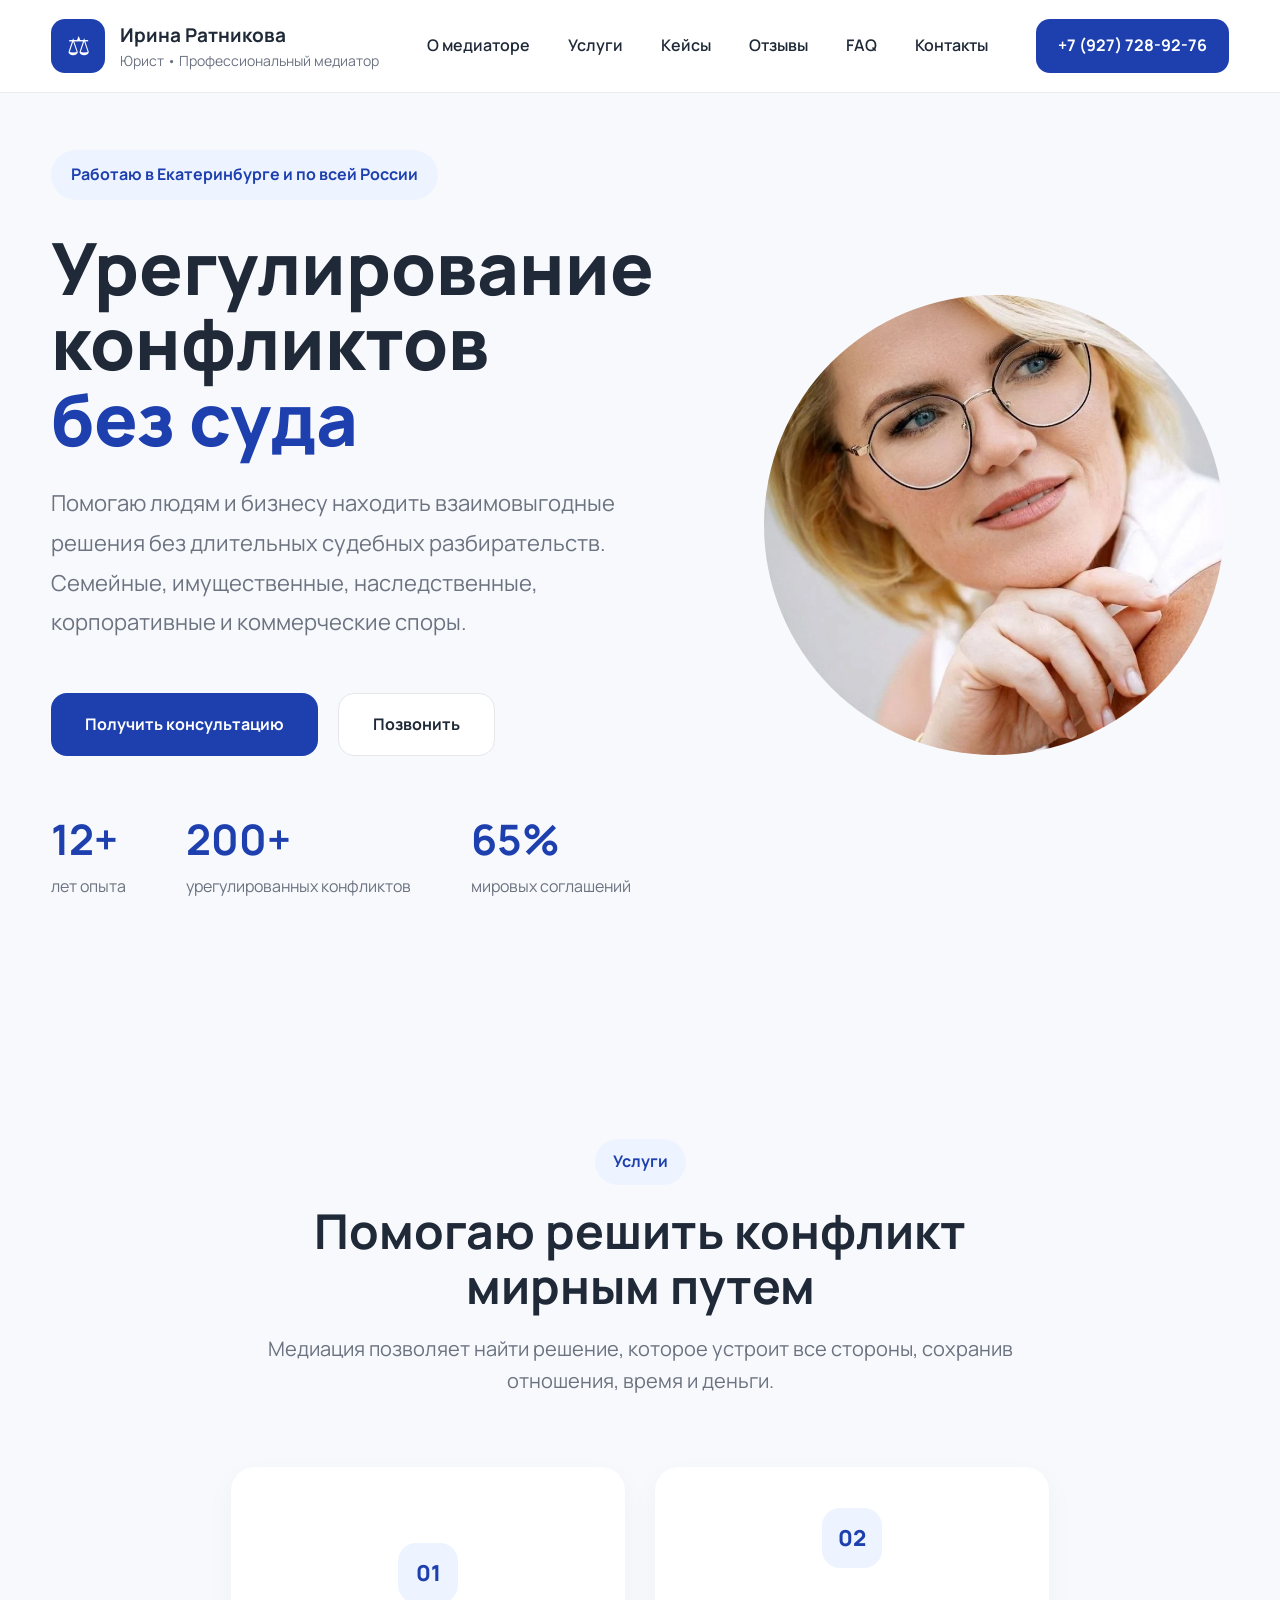
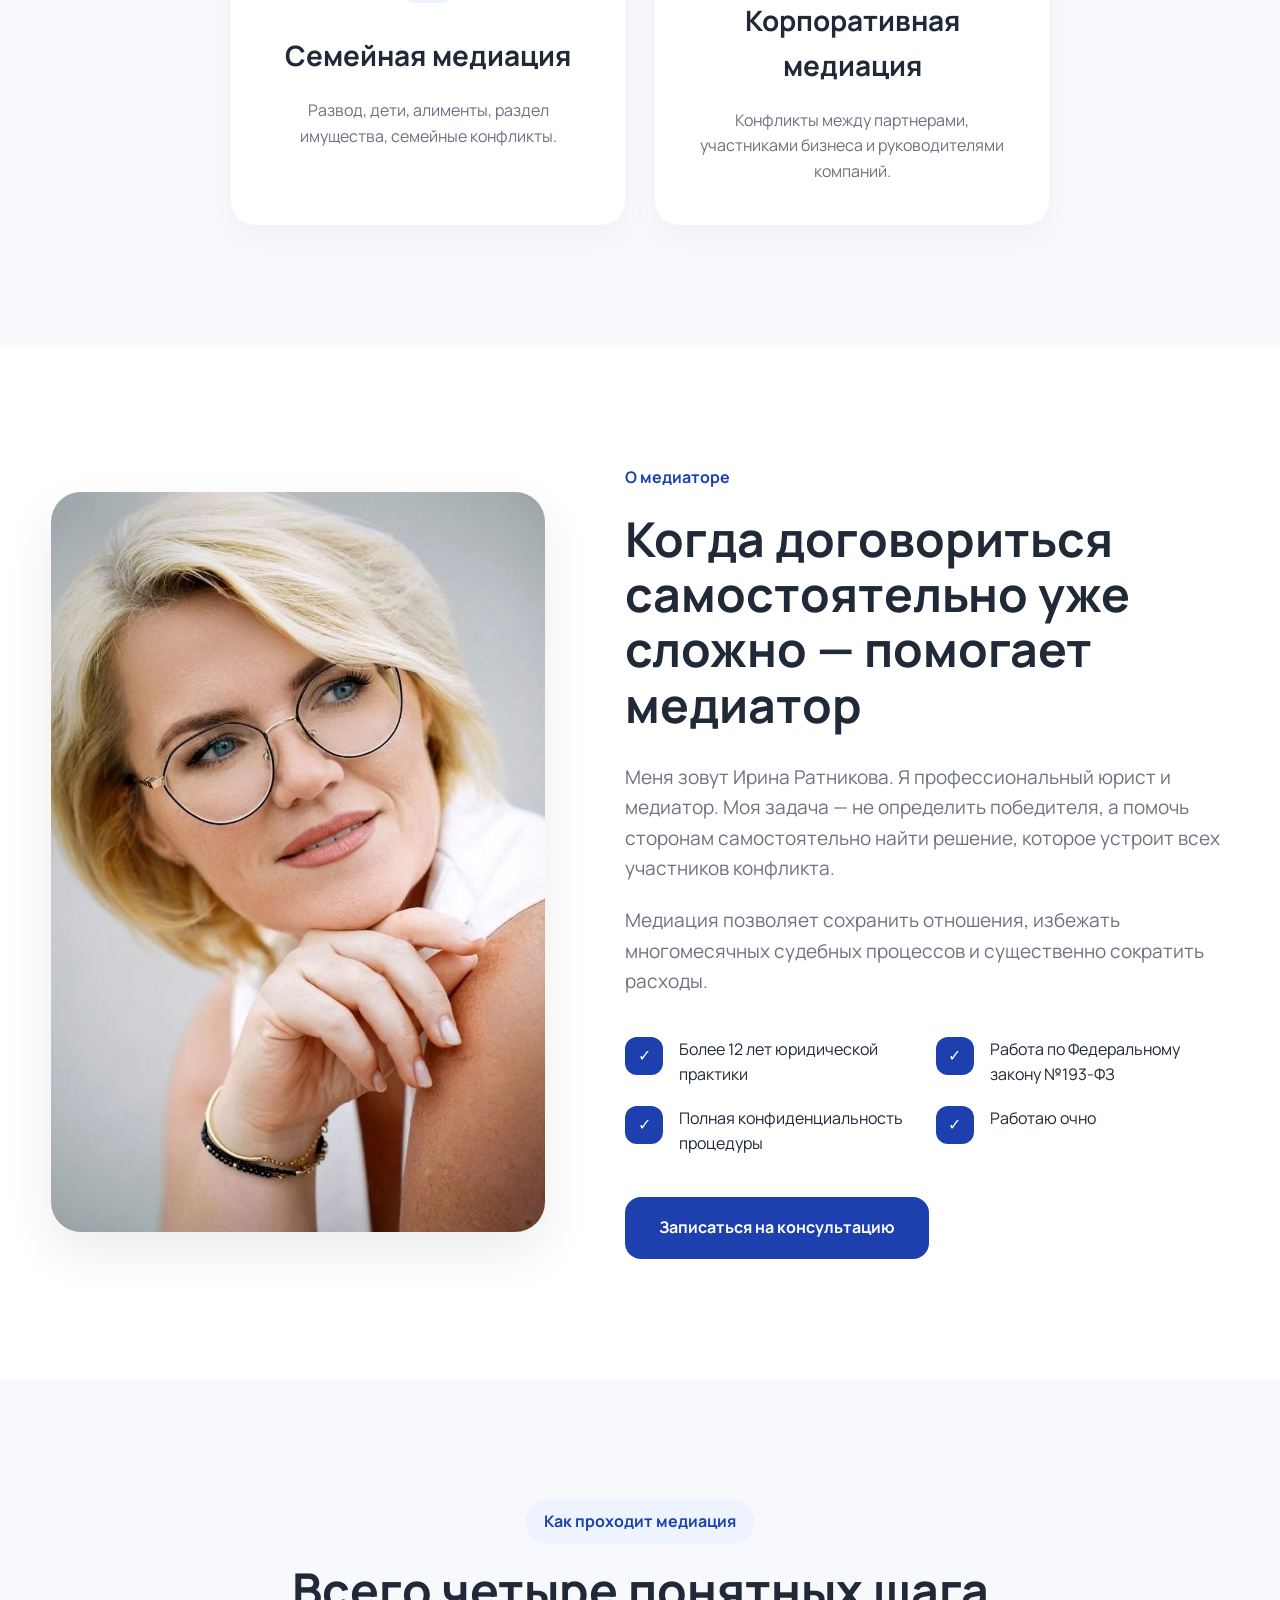
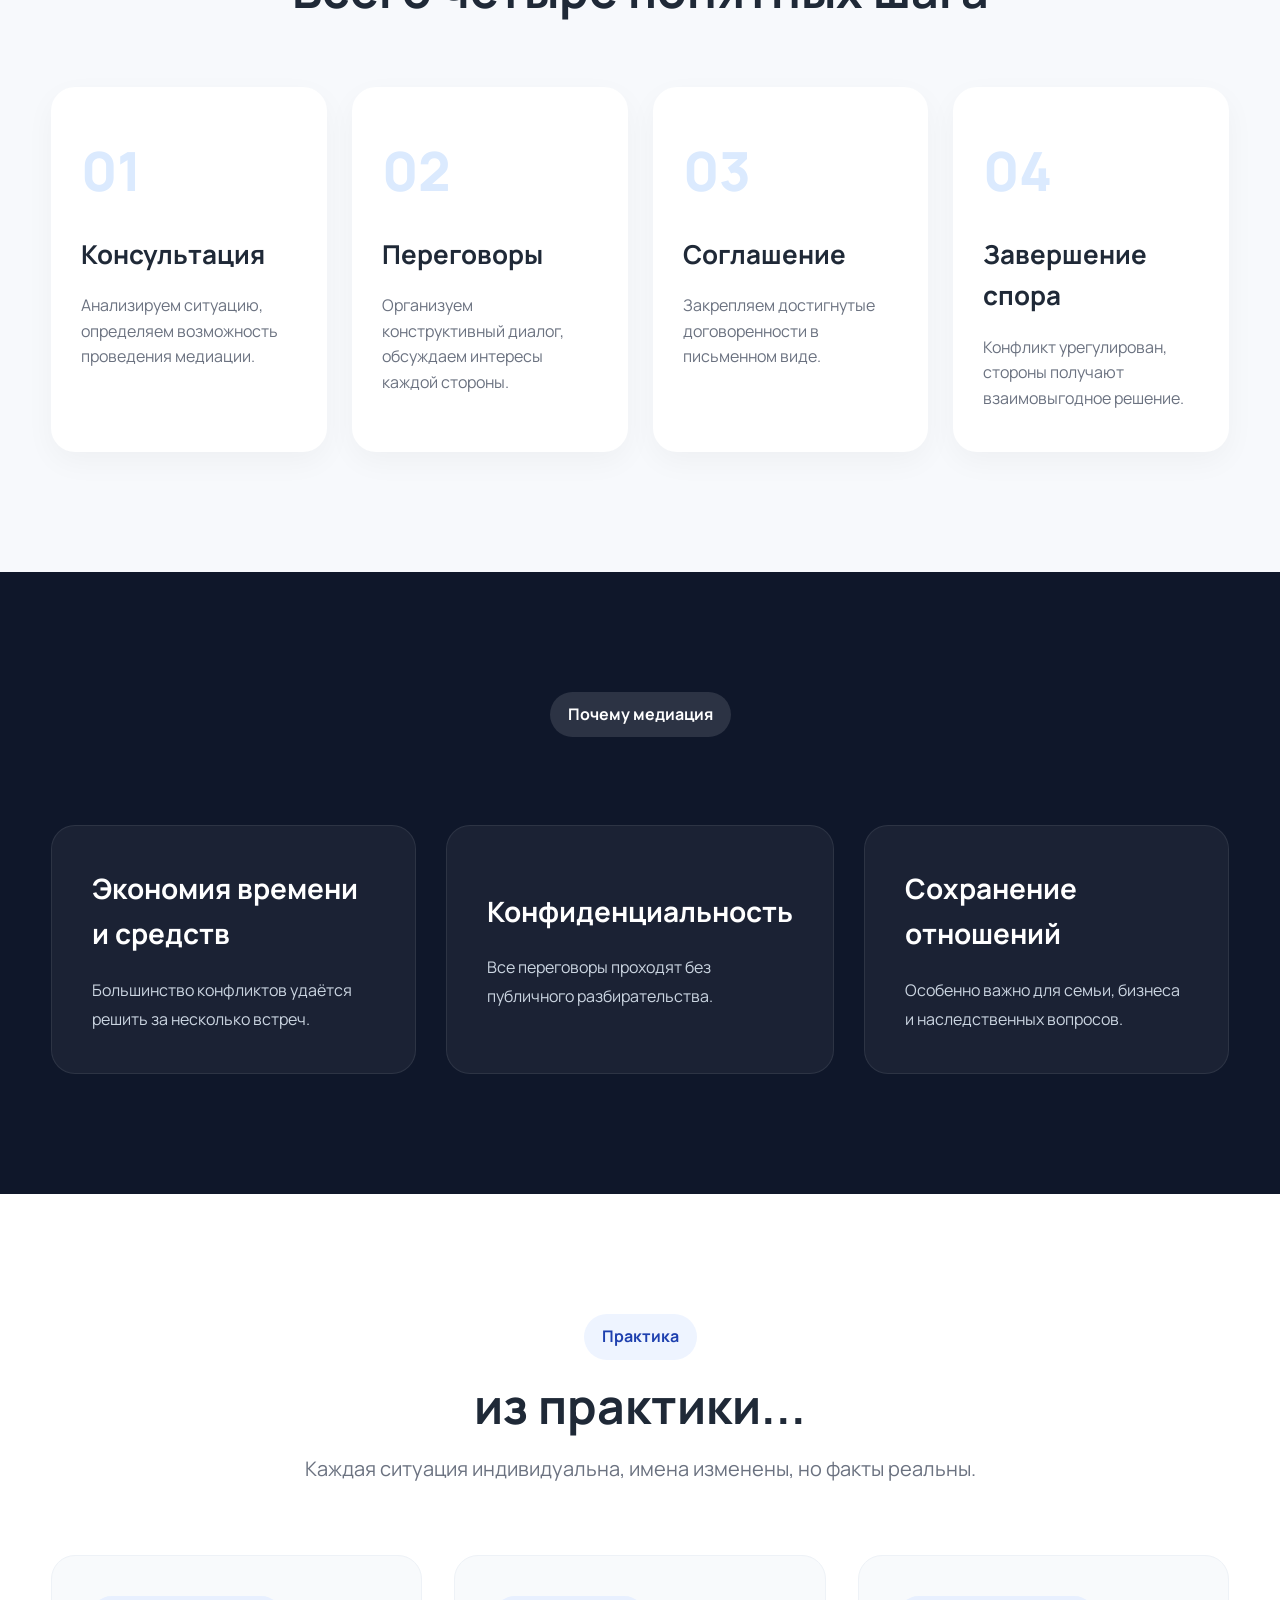
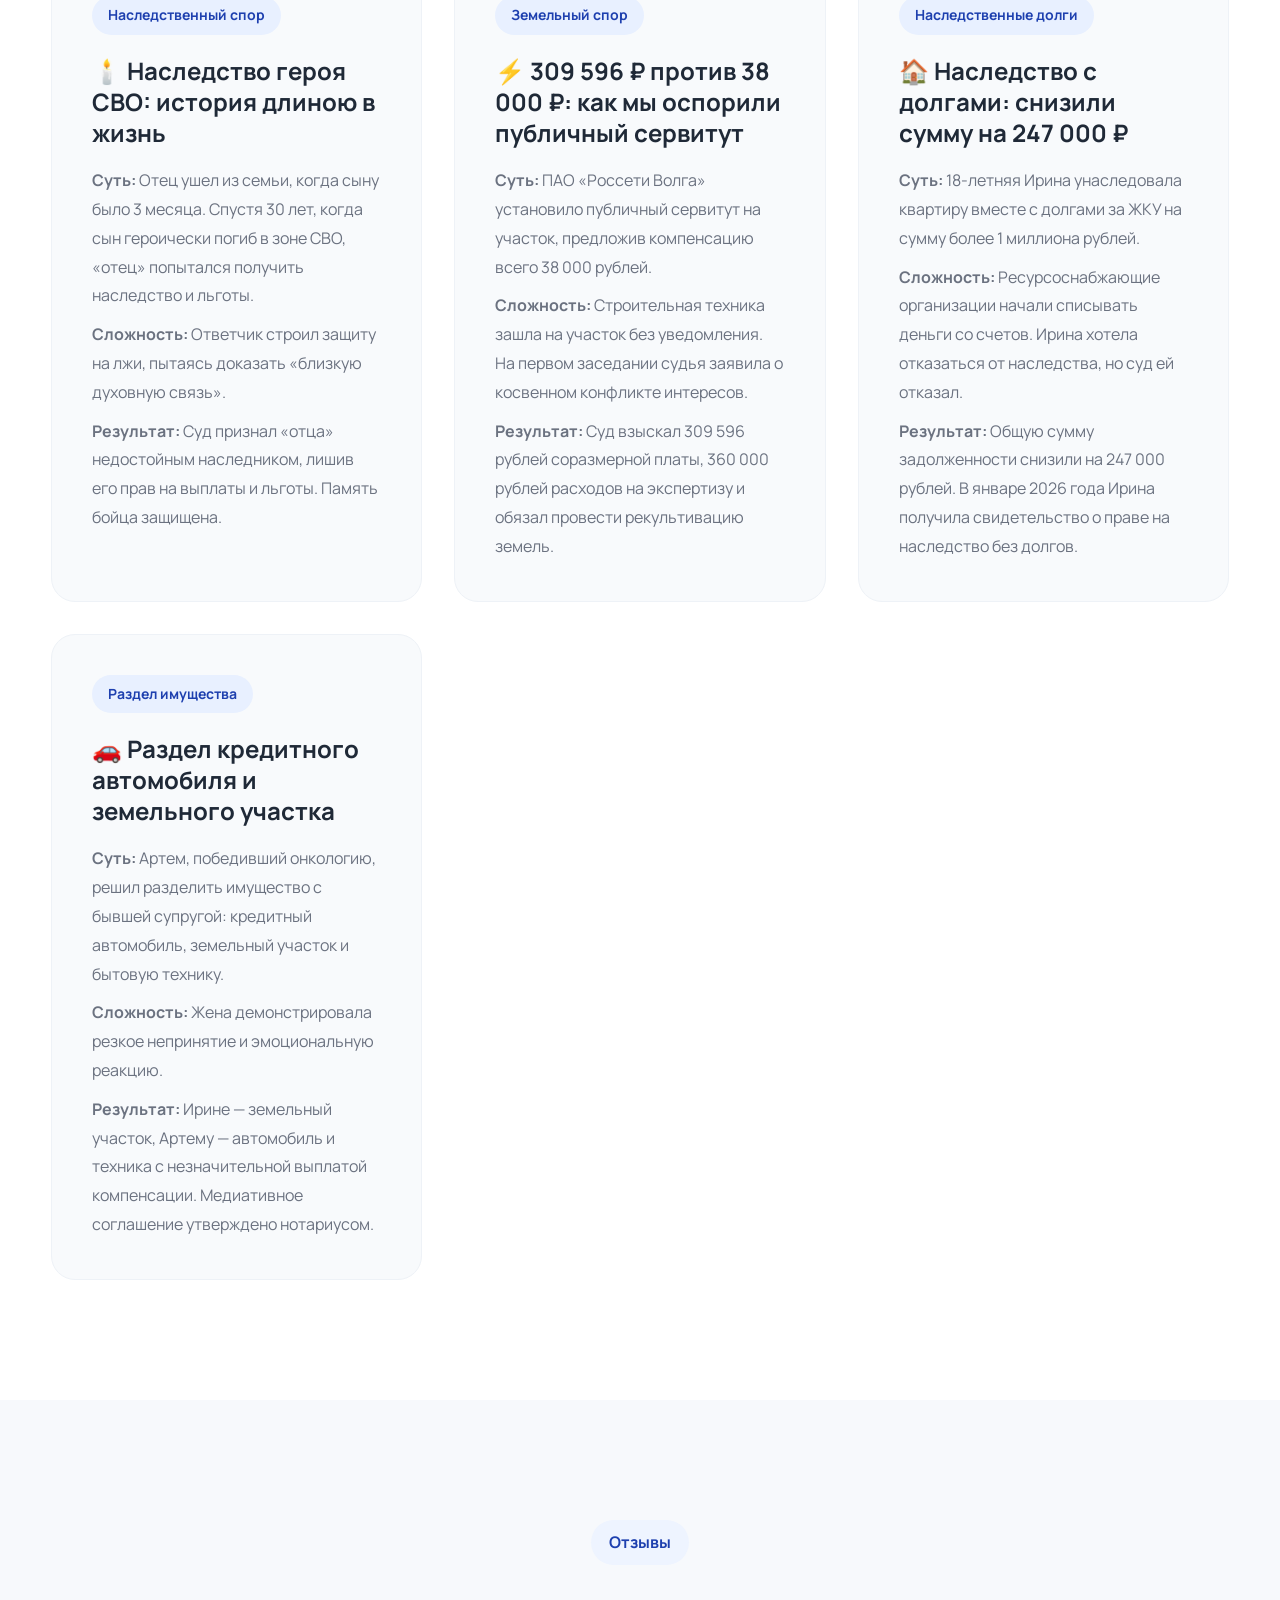
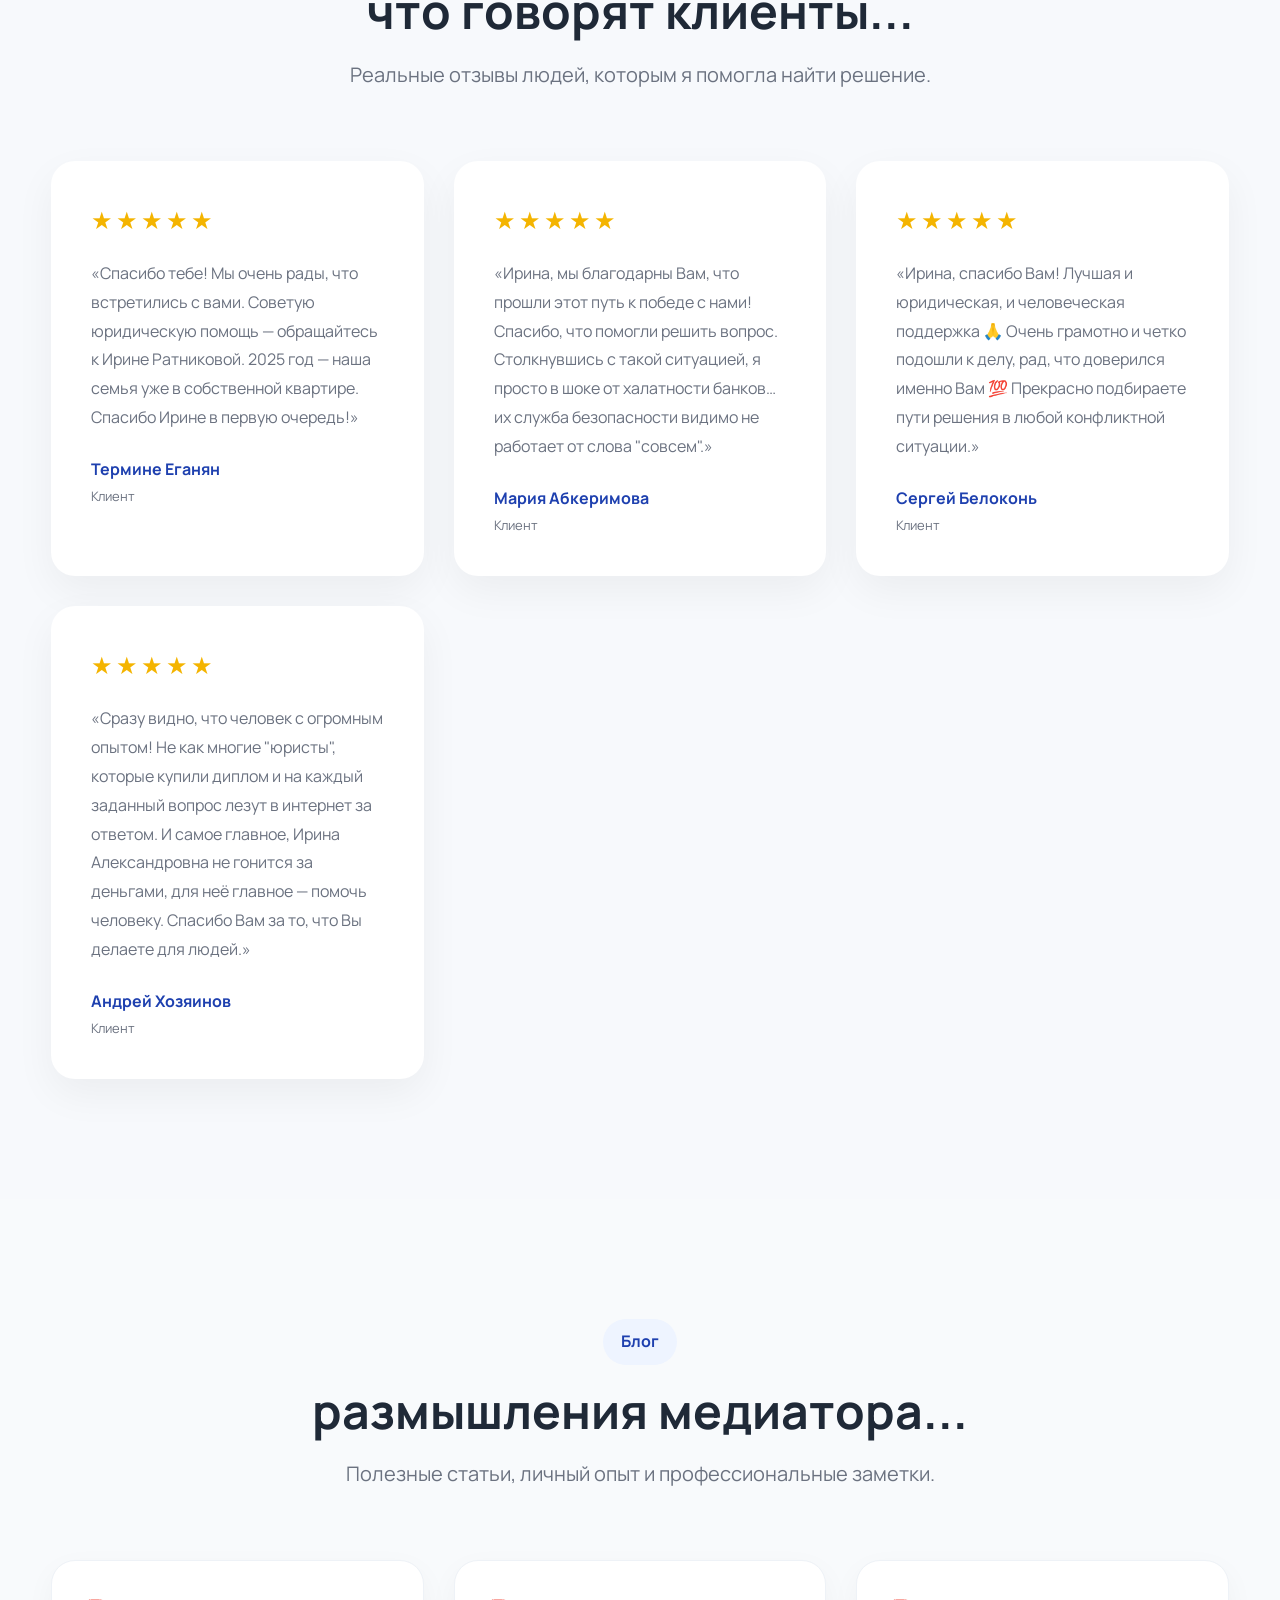
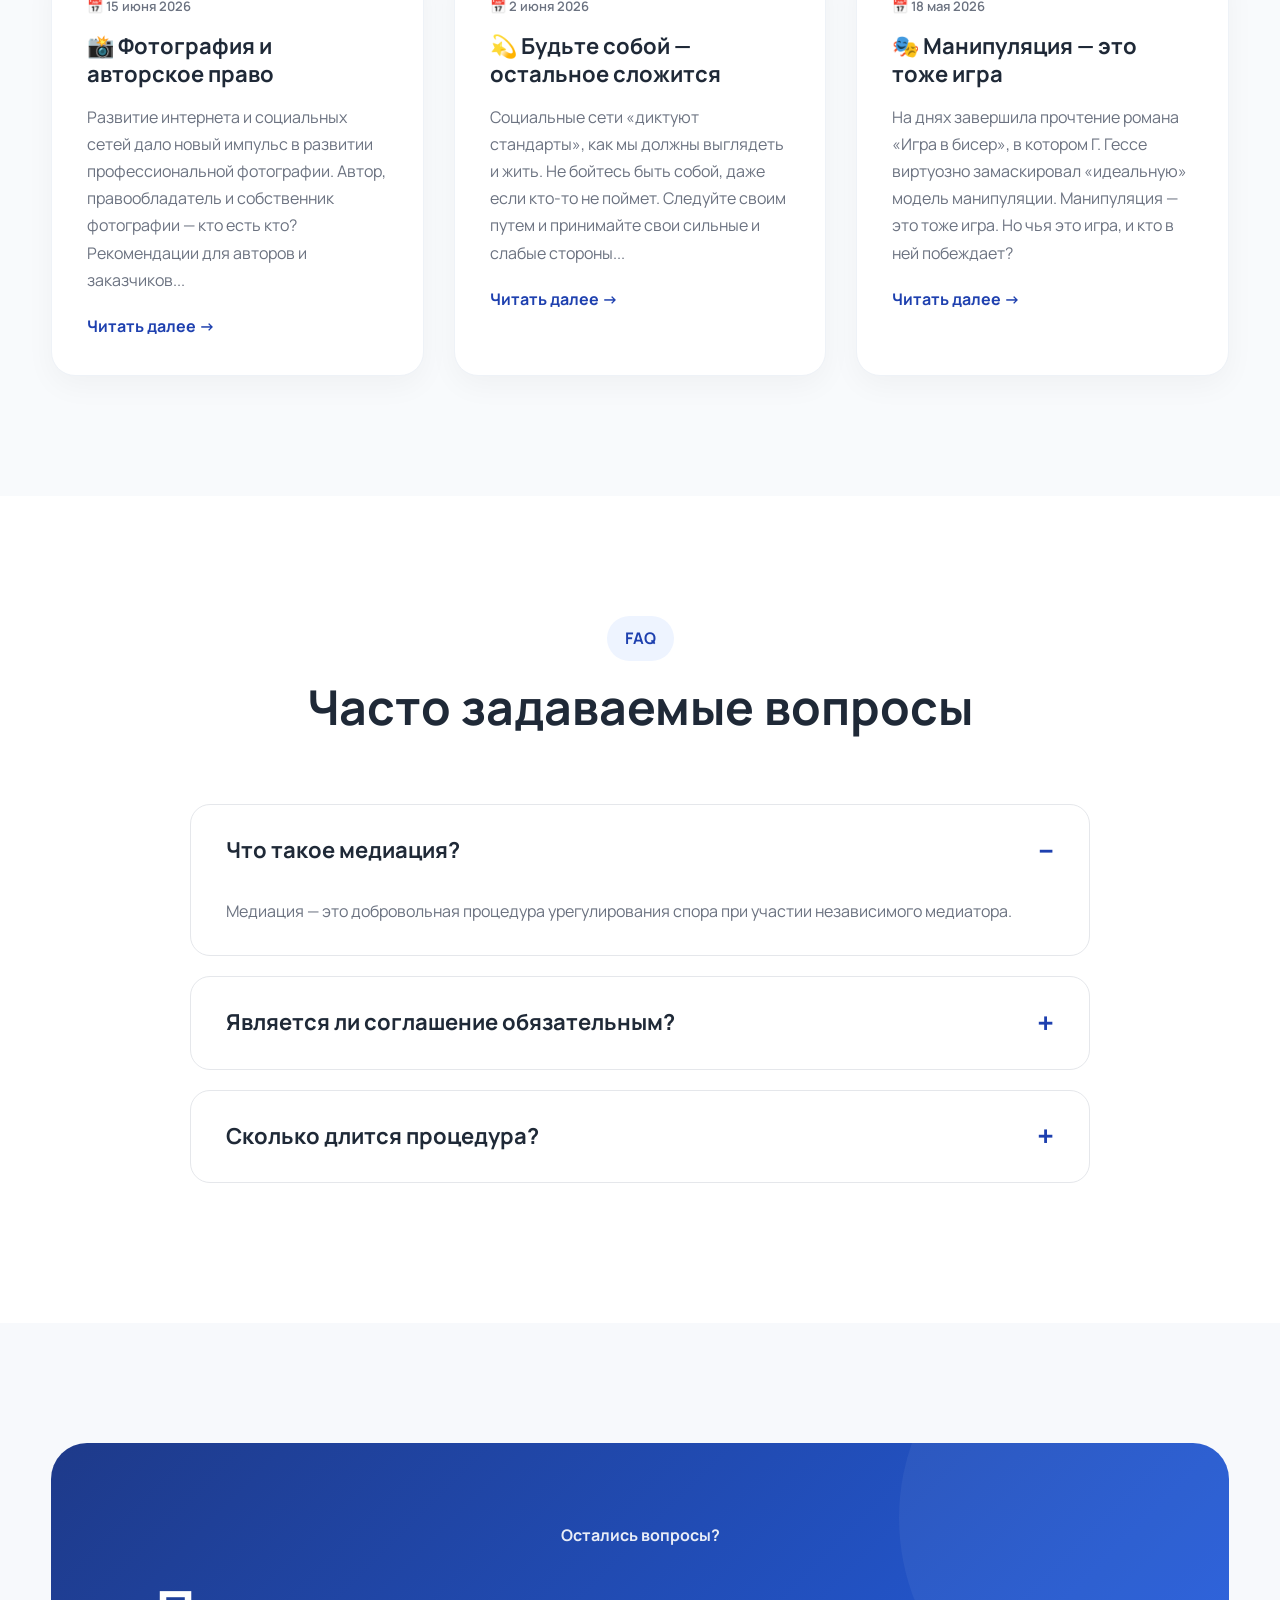
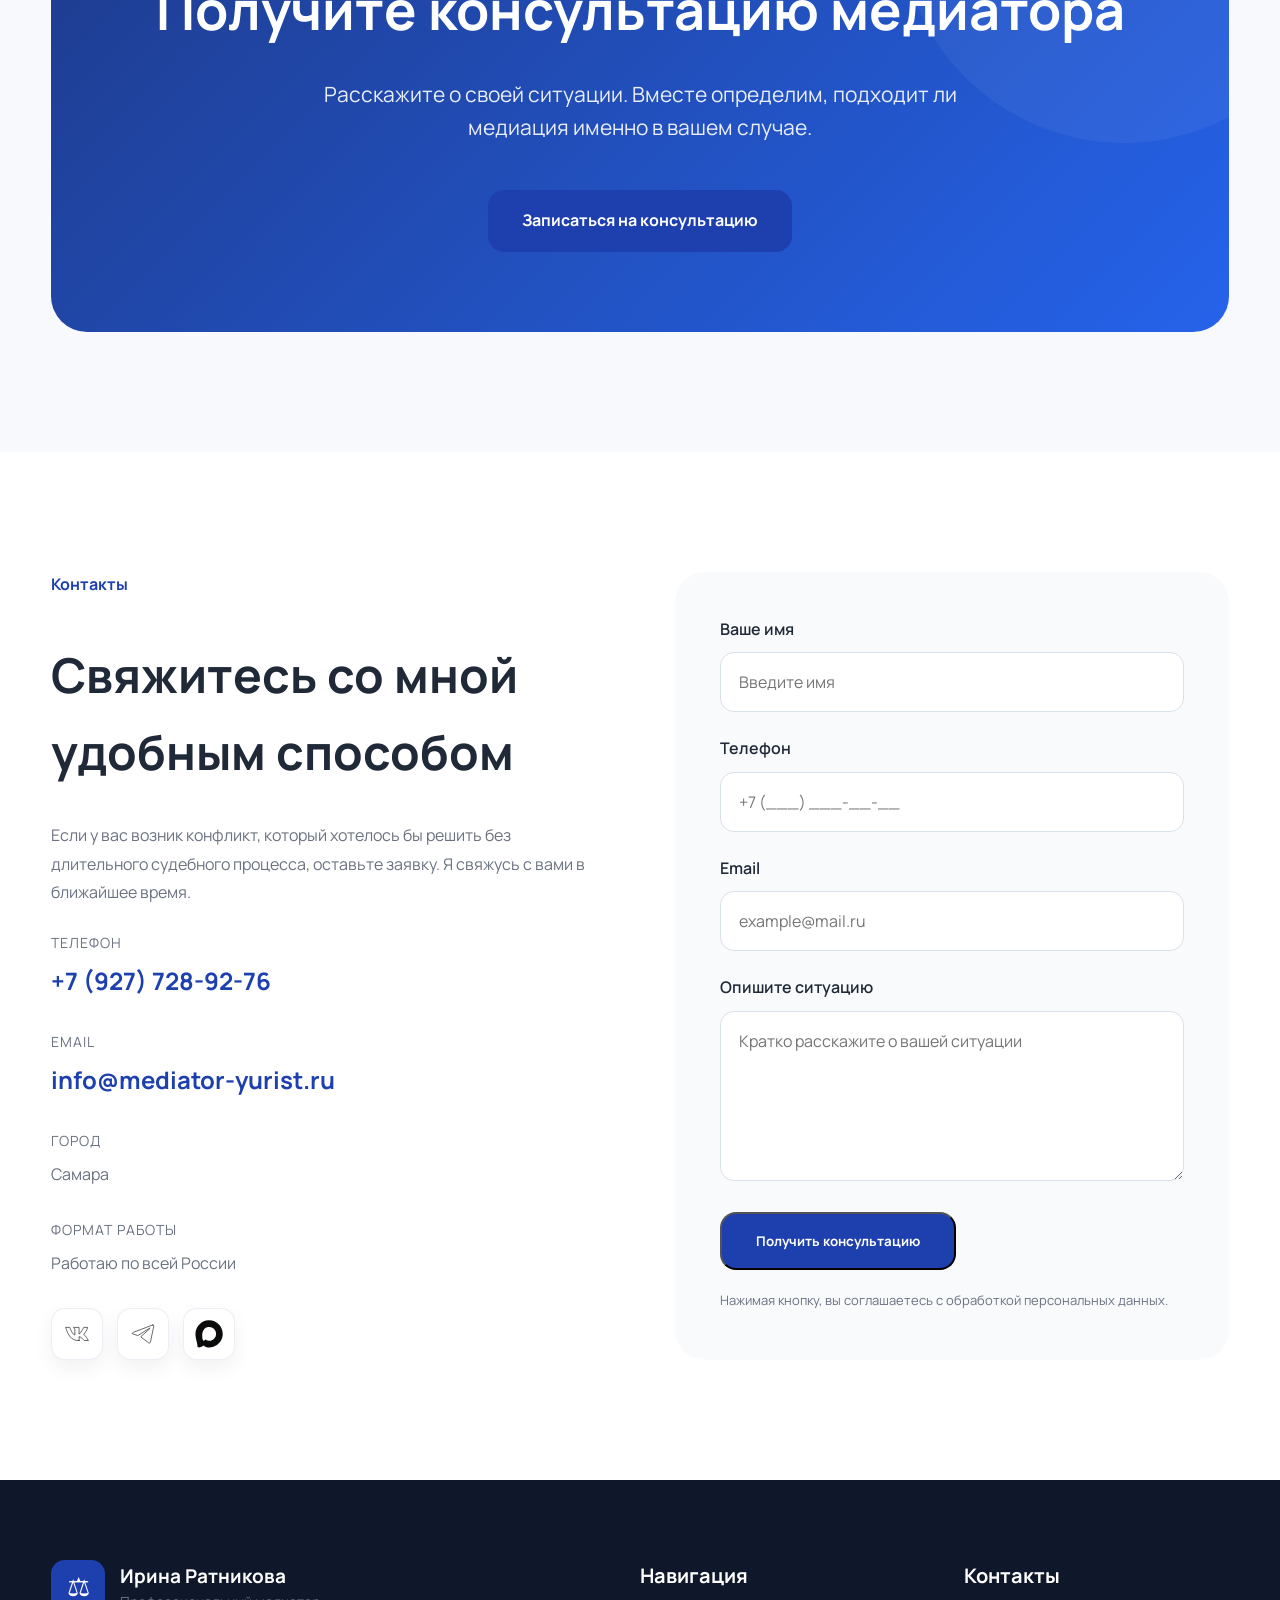
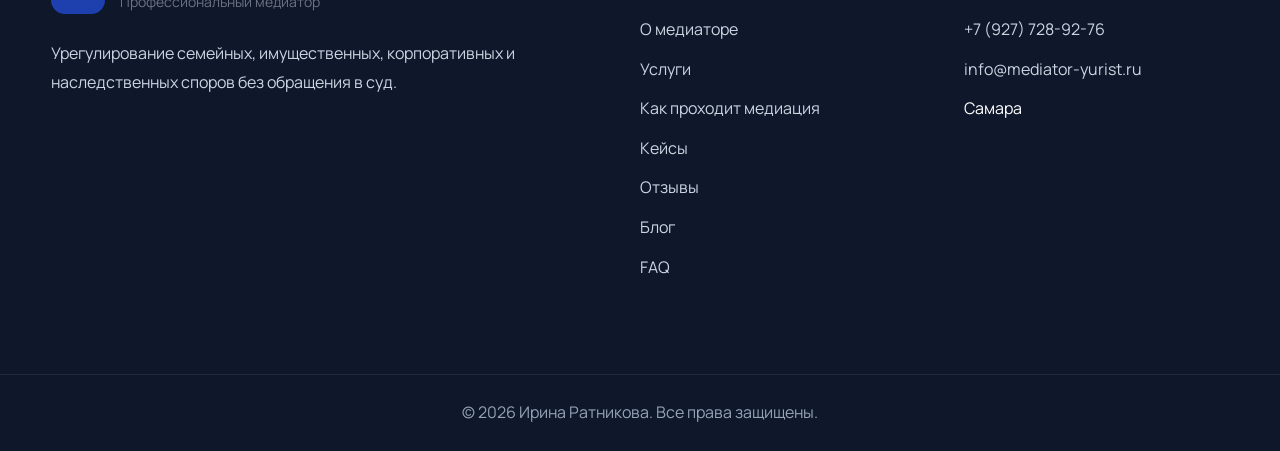
==== commit 36173df3: "Скорректировал наименования макса" ====
--- a/ekaterinburg/index.html
+++ b/ekaterinburg/index.html
@@ -29,7 +29,7 @@
           content="Урегулирование конфликтов без суда. Онлайн по всей России.">
 
     <meta property="og:image"
-          content="images/og.jpg">
+          content="../images/og.jpg">
 
     <meta property="og:url"
           content="https://mediator-yurist.ru">
@@ -48,7 +48,7 @@
           rel="stylesheet">
 
     <link rel="stylesheet"
-          href="style.css">
+          href="../style1.css">
 
     <link rel="alternate" hreflang="ru-sam" href="https://mediator-yurist.ru/" />
     
@@ -244,7 +244,7 @@
 
            
 
-            <img src="images/irina.webp"
+            <img src="../images/irina.webp"
                  alt="Медиатор Ирина Ратникова">
 
 
@@ -355,7 +355,7 @@
 
         <div class="about-image">
 
-            <img src="images/irina.webp"
+            <img src="../images/irina.webp"
                  alt="Ирина Ратникова">
 
         </div>
@@ -1130,7 +1130,7 @@
        rel="noopener noreferrer"
        aria-label="ВКонтакте">
 
-        <img src="images/vk.svg"
+        <img src="../images/vk.svg"
              alt="ВКонтакте">
 
     </a>
@@ -1141,7 +1141,7 @@
        rel="noopener noreferrer"
        aria-label="Telegram">
 
-        <img src="images/telegram.svg"
+        <img src="../images/telegram.svg"
              alt="Telegram">
 
     </a>
@@ -1152,7 +1152,7 @@
        rel="noopener noreferrer"
        aria-label="MAX">
 
-        <img src="images/max.svg"
+        <img src="../images/Max.svg"
              alt="MAX">
 
     </a>
@@ -1457,8 +1457,7 @@
 }
 </script>
 
-<script src="script.js"></script>
+<script src="../script.js"></script>
 
 </body>
-
-</html>+</html>
--- a/style1.css
+++ b/style1.css
@@ -0,0 +1,2182 @@
+/* =====================================================
+   RESET
+===================================================== */
+
+*,
+*::before,
+*::after{
+    margin:0;
+    padding:0;
+    box-sizing:border-box;
+}
+
+html{
+    scroll-behavior:smooth;
+}
+
+body{
+    font-family:"Manrope",sans-serif;
+    background:#F7F9FC;
+    color:#1F2937;
+    line-height:1.6;
+    overflow-x:hidden;
+}
+
+img{
+    display:block;
+    max-width:100%;
+}
+
+a{
+    color:inherit;
+    text-decoration:none;
+}
+
+ul{
+    list-style:none;
+}
+
+button,
+input,
+textarea{
+    font-family:inherit;
+}
+
+.container{
+    width:min(1240px,92%);
+    margin:auto;
+}
+
+/* =====================================================
+   COLORS
+===================================================== */
+
+:root{
+
+    --blue:#1E40AF;
+    --blueDark:#1E3A8A;
+    --gold:#C8A95A;
+
+    --white:#fff;
+
+    --text:#1F2937;
+
+    --gray:#6B7280;
+
+    --border:#E5E7EB;
+
+    --bg:#F7F9FC;
+
+    --shadow:
+    0 20px 50px rgba(0,0,0,.08);
+
+}
+
+/* =====================================================
+   BUTTONS
+===================================================== */
+
+.btn{
+
+    display:inline-flex;
+
+    align-items:center;
+
+    justify-content:center;
+
+    padding:18px 34px;
+
+    border-radius:16px;
+
+    font-weight:700;
+
+    transition:.3s;
+
+}
+
+.btn-primary{
+
+    background:var(--blue);
+
+    color:#fff;
+
+}
+
+.btn-primary:hover{
+
+    transform:translateY(-4px);
+
+    box-shadow:0 20px 45px rgba(37,99,235,.28);
+
+}
+
+.btn-secondary{
+
+    background:white;
+
+    border:1px solid var(--border);
+
+}
+
+.btn-secondary:hover{
+
+    background:#f5f5f5;
+
+}
+
+/* =====================================================
+   HEADER
+===================================================== */
+
+.header{
+
+    position:fixed;
+
+    left:0;
+
+    right:0;
+
+    top:0;
+
+    z-index:1000;
+
+    background:rgba(255,255,255,.94);
+
+    backdrop-filter:blur(18px);
+
+    border-bottom:1px solid #ececec;
+
+}
+
+.header .container{
+
+    height:92px;
+
+    display:flex;
+
+    justify-content:space-between;
+
+    align-items:center;
+
+}
+
+.logo{
+
+    display:flex;
+
+    align-items:center;
+
+    gap:15px;
+
+}
+
+.logo-icon{
+
+    width:54px;
+
+    height:54px;
+
+    border-radius:14px;
+
+    background:var(--blue);
+
+    color:#fff;
+
+    display:flex;
+
+    align-items:center;
+
+    justify-content:center;
+
+    font-size:26px;
+
+}
+
+.logo-text{
+
+    display:flex;
+
+    flex-direction:column;
+
+}
+
+.logo-text strong{
+
+    font-size:19px;
+
+}
+
+.logo-text span{
+
+    color:var(--gray);
+
+    font-size:14px;
+
+}
+
+.menu{
+
+    display:flex;
+
+    gap:38px;
+
+}
+
+.menu a{
+
+    position:relative;
+
+    font-weight:600;
+
+}
+
+.menu a::after{
+
+    content:"";
+
+    position:absolute;
+
+    left:0;
+
+    bottom:-6px;
+
+    width:0;
+
+    height:2px;
+
+    background:var(--blue);
+
+    transition:.3s;
+
+}
+
+.menu a:hover::after{
+
+    width:100%;
+
+}
+
+.phone-button{
+
+    padding:14px 22px;
+
+    border-radius:14px;
+
+    background:var(--blue);
+
+    color:white;
+
+    font-weight:700;
+
+}
+
+.burger{
+
+    display:none;
+
+}
+
+/* =====================================================
+   HERO
+===================================================== */
+
+.hero{
+    position:relative;
+    padding:150px 0 120px;
+    overflow:hidden;
+}
+
+
+
+.hero-grid{
+
+    display:grid;
+
+    grid-template-columns:1.1fr .9fr;
+
+    gap:80px;
+
+    align-items:center;
+
+}
+
+.hero-label{
+
+    display:inline-block;
+
+    padding:12px 20px;
+
+    border-radius:40px;
+
+    background:#EEF4FF;
+
+    color:var(--blue);
+
+    font-weight:700;
+
+    margin-bottom:30px;
+
+}
+
+.hero h1{
+
+    font-size:72px;
+
+    line-height:1.05;
+
+    font-weight:800;
+
+    margin-bottom:28px;
+
+}
+
+.hero h1 span{
+
+    color:var(--blue);
+
+    display:block;
+
+}
+
+.hero-description{
+
+    max-width:650px;
+
+    color:var(--gray);
+
+    font-size:22px;
+
+    line-height:1.8;
+
+}
+
+.hero-buttons{
+
+    display:flex;
+
+    gap:20px;
+
+    margin:50px 0;
+
+}
+
+.hero-stats{
+
+    display:flex;
+
+    gap:60px;
+
+}
+
+.stat strong{
+
+    display:block;
+
+    font-size:42px;
+
+    color:var(--blue);
+
+}
+
+.stat span{
+
+    color:var(--gray);
+
+}
+
+.hero-image{
+
+    position:relative;
+
+    width:520px;
+
+    height:520px;
+
+}
+
+/* =====================================================
+   FIX: КРУГЛАЯ ФОТОГРАФИЯ В HERO
+===================================================== */
+.hero-image img{
+
+    position:absolute;
+
+    width:460px;
+
+    height:460px;
+
+    left:30px;
+
+    top:30px;
+
+    z-index:2;
+
+    border-radius:50%;
+
+    object-fit:cover;
+
+    display:block;
+
+}
+
+.hero-card{
+
+    position:absolute;
+
+    right:-20px;
+
+    bottom:40px;
+
+    z-index:5;
+
+    background:rgba(255,255,255,.85);
+
+    backdrop-filter:blur(20px);
+
+    padding:22px;
+
+    border-radius:20px;
+
+    box-shadow:var(--shadow);
+
+}
+
+.hero-card strong{
+
+    display:block;
+
+    margin-bottom:6px;
+
+}
+
+/* =====================================================
+   SECTION TITLE
+===================================================== */
+
+.section-title{
+
+    text-align:center;
+
+    max-width:760px;
+
+    margin:0 auto 70px;
+
+}
+
+.section-title span{
+
+    display:inline-block;
+
+    padding:10px 18px;
+
+    border-radius:30px;
+
+    background:#EEF4FF;
+
+    color:var(--blue);
+
+    font-weight:700;
+
+    margin-bottom:18px;
+
+}
+
+.section-title h2{
+
+    font-size:48px;
+
+    line-height:1.15;
+
+    margin-bottom:20px;
+
+}
+
+.section-title p{
+
+    color:var(--gray);
+
+    font-size:20px;
+
+}
+
+/* =====================================================
+   SERVICES
+===================================================== */
+
+.services{
+
+    padding:120px 0;
+
+}
+
+.services-grid{
+    display:grid;
+    grid-template-columns:repeat(2, minmax(280px, 394px));
+    gap:30px;
+    justify-content:center;
+}
+
+.service-card{
+    background:#fff;
+    border-radius:24px;
+    padding:40px;
+    transition:.35s;
+    box-shadow:0 10px 30px rgba(0,0,0,.04);
+    border:1px solid transparent;
+
+    display:flex;
+    flex-direction:column;
+    justify-content:center;
+    align-items:center;
+    text-align:center;
+}
+
+
+.service-card:hover{
+
+    transform:translateY(-12px);
+
+    border-color:#dbeafe;
+
+    box-shadow:0 25px 60px rgba(37,99,235,.12);
+
+}
+
+.service-number{
+
+    width:60px;
+
+    height:60px;
+
+    border-radius:18px;
+
+    background:#EEF4FF;
+
+    color:var(--blue);
+
+    display:flex;
+
+    align-items:center;
+
+    justify-content:center;
+
+    font-weight:800;
+
+    font-size:22px;
+
+    margin-bottom:30px;
+
+}
+
+.service-card h3{
+
+    font-size:28px;
+
+    margin-bottom:20px;
+
+}
+
+.service-card p{
+    color:var(--gray);
+    margin-bottom:0;
+    min-height:auto;
+}
+
+.service-card a{
+
+    color:var(--blue);
+
+    font-weight:700;
+
+}
+
+/* =====================================================
+   ABOUT
+===================================================== */
+
+.about{
+
+    padding:120px 0;
+
+    background:white;
+
+}
+
+.about-grid{
+
+    display:grid;
+
+    grid-template-columns:.9fr 1.1fr;
+
+    gap:80px;
+
+    align-items:center;
+
+}
+
+.about-image img{
+
+    border-radius:30px;
+
+    box-shadow:var(--shadow);
+
+}
+
+.section-label{
+
+    display:inline-block;
+
+    color:var(--blue);
+
+    font-weight:700;
+
+    margin-bottom:20px;
+
+}
+
+.about h2{
+
+    font-size:48px;
+
+    line-height:1.15;
+
+    margin-bottom:30px;
+
+}
+
+.about p{
+
+    color:var(--gray);
+
+    font-size:19px;
+
+    margin-bottom:22px;
+
+}
+
+.about-features{
+
+    display:grid;
+
+    grid-template-columns:repeat(2,1fr);
+
+    gap:18px;
+
+    margin:40px 0;
+
+}
+
+.feature{
+
+    display:flex;
+
+    gap:16px;
+
+    align-items:flex-start;
+
+}
+
+.feature-icon{
+
+    width:38px;
+
+    height:38px;
+
+    border-radius:12px;
+
+    background:var(--blue);
+
+    color:white;
+
+    display:flex;
+
+    align-items:center;
+
+    justify-content:center;
+
+    flex-shrink:0;
+
+}
+
+/* =====================================================
+   PROCESS
+===================================================== */
+
+.process{
+
+    padding:120px 0;
+
+}
+
+.process-grid{
+
+    display:grid;
+
+    grid-template-columns:repeat(4,1fr);
+
+    gap:25px;
+
+}
+
+.process-item{
+
+    background:white;
+
+    border-radius:24px;
+
+    padding:40px 30px;
+
+    box-shadow:0 10px 30px rgba(0,0,0,.04);
+
+    position:relative;
+
+}
+
+.process-number{
+
+    font-size:54px;
+
+    font-weight:800;
+
+    color:#dbeafe;
+
+    margin-bottom:20px;
+
+}
+
+.process-item h3{
+
+    font-size:26px;
+
+    margin-bottom:18px;
+
+}
+
+.process-item p{
+
+    color:var(--gray);
+
+}
+
+/* =====================================================
+   BENEFITS
+===================================================== */
+
+.benefits{
+
+    padding:120px 0;
+
+    background:#0F172A;
+
+    color:white;
+
+}
+
+.benefits .section-title span{
+
+    background:rgba(255,255,255,.12);
+
+    color:white;
+
+}
+
+.benefits .section-title h2{
+
+    color:white;
+
+}
+
+.benefits-grid{
+display:grid;
+grid-template-columns:repeat(3,1fr);
+gap:30px;
+}
+
+.benefit-card{
+padding:40px;
+border-radius:24px;
+background:rgba(255,255,255,.05);
+border:1px solid rgba(255,255,255,.08);
+transition:.3s;
+
+display:flex;
+flex-direction:column;
+justify-content:center;
+}
+
+.benefit-card:hover{
+
+    transform:translateY(-8px);
+
+    background:rgba(255,255,255,.08);
+
+}
+
+.benefit-card h3{
+
+    font-size:28px;
+
+    margin-bottom:20px;
+
+}
+
+.benefit-card p{
+
+    color:#CBD5E1;
+
+    line-height:1.8;
+
+}
+
+/* =====================================================
+   CASES
+===================================================== */
+
+.cases{
+
+    padding:120px 0;
+
+    background:#ffffff;
+
+}
+
+.cases-grid{
+
+    display:grid;
+
+    grid-template-columns:repeat(3,1fr);
+
+    gap:32px;
+
+}
+
+.case-card{
+
+    background:#F8FAFC;
+
+    border-radius:24px;
+
+    padding:40px;
+
+    transition:.35s;
+
+    border:1px solid #EEF2F7;
+
+}
+
+.case-card:hover{
+
+    transform:translateY(-10px);
+
+    box-shadow:0 25px 60px rgba(0,0,0,.08);
+
+}
+
+.case-category{
+
+    display:inline-block;
+
+    padding:8px 16px;
+
+    border-radius:30px;
+
+    background:#E8F0FF;
+
+    color:var(--blue);
+
+    font-size:14px;
+
+    font-weight:700;
+
+    margin-bottom:20px;
+
+}
+
+.case-card h3{
+
+    font-size:24px;
+
+    margin-bottom:18px;
+
+    line-height:1.3;
+
+}
+
+.case-card p{
+
+    color:var(--gray);
+
+    line-height:1.8;
+
+    margin-bottom:10px;
+
+}
+
+.case-card p:last-of-type{
+    margin-bottom:0;
+}
+
+/* =====================================================
+   REVIEWS
+===================================================== */
+
+.reviews{
+
+    padding:120px 0;
+
+    background:var(--bg);
+
+}
+
+.reviews-grid{
+
+    display:grid;
+
+    grid-template-columns:repeat(3,1fr);
+
+    gap:30px;
+
+}
+
+.review-card{
+
+    background:#fff;
+
+    border-radius:24px;
+
+    padding:40px;
+
+    box-shadow:0 15px 40px rgba(0,0,0,.05);
+
+}
+
+.review-stars{
+
+    color:#F4B400;
+
+    font-size:24px;
+
+    margin-bottom:20px;
+
+    letter-spacing:3px;
+
+}
+
+.review-card p{
+
+    color:var(--gray);
+
+    line-height:1.8;
+
+    margin-bottom:25px;
+
+}
+
+.review-card strong{
+
+    color:var(--blue);
+
+}
+
+.review-type{
+    display:block;
+    font-size:13px;
+    color:#6B7280;
+    margin-top:4px;
+    font-weight:400;
+}
+
+/* =====================================================
+   BLOG
+===================================================== */
+
+.blog{
+    padding:120px 0;
+    background:#F8FAFC;
+}
+
+.blog-grid{
+    display:grid;
+    grid-template-columns:repeat(3,1fr);
+    gap:30px;
+}
+
+.blog-card{
+    background:#ffffff;
+    border-radius:24px;
+    padding:35px;
+    box-shadow:0 10px 30px rgba(0,0,0,.04);
+    transition:.35s;
+    border:1px solid #EEF2F7;
+}
+
+.blog-card:hover{
+    transform:translateY(-8px);
+    box-shadow:0 20px 50px rgba(0,0,0,.08);
+}
+
+.blog-date{
+    font-size:13px;
+    color:#6B7280;
+    margin-bottom:15px;
+    font-weight:600;
+}
+
+.blog-card h3{
+    font-size:22px;
+    margin-bottom:15px;
+    line-height:1.3;
+}
+
+.blog-card p{
+    color:#6B7280;
+    line-height:1.7;
+    margin-bottom:20px;
+}
+
+.blog-link{
+    color:#1E40AF;
+    font-weight:700;
+    transition:.3s;
+}
+
+.blog-link:hover{
+    color:#1E3A8A;
+}
+
+/* =====================================================
+   FAQ
+===================================================== */
+
+.faq{
+
+    padding:120px 0;
+
+    background:white;
+
+}
+
+.faq-list{
+
+    max-width:900px;
+
+    margin:auto;
+
+}
+
+.faq-item{
+
+    margin-bottom:20px;
+
+    background:#fff;
+
+    border-radius:20px;
+
+    border:1px solid #E5E7EB;
+
+    overflow:hidden;
+
+}
+
+.faq-item summary{
+
+    cursor:pointer;
+
+    list-style:none;
+
+    padding:28px 35px;
+
+    font-size:22px;
+
+    font-weight:700;
+
+    position:relative;
+
+}
+
+.faq-item summary::-webkit-details-marker{
+
+    display:none;
+
+}
+
+.faq-item summary::after{
+
+    content:"+";
+
+    position:absolute;
+
+    right:35px;
+
+    top:50%;
+
+    transform:translateY(-50%);
+
+    font-size:30px;
+
+    color:var(--blue);
+
+}
+
+.faq-item[open] summary::after{
+
+    content:"−";
+
+}
+
+.faq-item p{
+
+    padding:0 35px 30px;
+
+    color:var(--gray);
+
+    line-height:1.8;
+
+}
+
+/* =====================================================
+   CTA
+===================================================== */
+
+.cta{
+
+    padding:120px 0;
+
+}
+
+.cta-box{
+
+    background:linear-gradient(135deg,#1E3A8A,#2563EB);
+
+    color:white;
+
+    border-radius:36px;
+
+    text-align:center;
+
+    padding:80px 60px;
+
+    overflow:hidden;
+
+    position:relative;
+
+}
+
+.cta-box::before{
+
+    content:"";
+
+    position:absolute;
+
+    width:450px;
+
+    height:450px;
+
+    border-radius:50%;
+
+    background:rgba(255,255,255,.05);
+
+    right:-120px;
+
+    top:-150px;
+
+}
+
+.cta-box span{
+
+    display:inline-block;
+
+    margin-bottom:18px;
+
+    font-weight:700;
+
+    opacity:.9;
+
+}
+
+.cta-box h2{
+
+    font-size:54px;
+
+    margin-bottom:25px;
+
+}
+
+.cta-box p{
+
+    max-width:700px;
+
+    margin:0 auto 45px;
+
+    font-size:21px;
+
+    opacity:.9;
+
+}
+
+/* =====================================================
+   CONTACTS
+===================================================== */
+
+.contacts{
+
+    padding:120px 0;
+
+    background:#fff;
+
+}
+
+.contacts-grid{
+
+    display:grid;
+
+    grid-template-columns:1fr 1fr;
+
+    gap:70px;
+
+}
+
+.contacts-info h2{
+
+    font-size:48px;
+
+    margin:20px 0 30px;
+
+}
+
+.contacts-info p{
+
+    color:var(--gray);
+
+    margin-bottom:25px;
+
+    line-height:1.8;
+
+}
+
+.contact-item{
+
+    margin-bottom:30px;
+
+}
+
+.contact-title{
+
+    color:var(--gray);
+
+    font-size:14px;
+
+    text-transform:uppercase;
+
+    letter-spacing:1px;
+
+    margin-bottom:8px;
+
+}
+
+.contact-item a{
+
+    font-size:24px;
+
+    font-weight:700;
+
+    color:var(--blue);
+
+}
+
+.contacts-form{
+
+    background:#F8FAFC;
+
+    padding:45px;
+
+    border-radius:30px;
+
+}
+
+.form-group{
+
+    margin-bottom:24px;
+
+}
+
+.form-group label{
+
+    display:block;
+
+    margin-bottom:10px;
+
+    font-weight:600;
+
+}
+
+.form-group input,
+.form-group textarea{
+
+    width:100%;
+
+    border:1px solid #D9E1EA;
+
+    border-radius:14px;
+
+    padding:18px;
+
+    font-size:16px;
+
+    background:white;
+
+    transition:.25s;
+
+}
+
+.form-group input:focus,
+.form-group textarea:focus{
+
+    outline:none;
+
+    border-color:var(--blue);
+
+}
+
+.contacts-form small{
+
+    display:block;
+
+    margin-top:20px;
+
+    color:#6B7280;
+
+    font-size:13px;
+
+    line-height:1.6;
+
+}
+
+/* =====================================================
+   FOOTER
+===================================================== */
+
+.footer{
+
+    background:#0F172A;
+
+    color:white;
+
+}
+
+.footer-grid{
+
+    display:grid;
+
+    grid-template-columns:2fr 1fr 1fr;
+
+    gap:60px;
+
+    padding:80px 0;
+
+}
+
+.footer h4{
+
+    margin-bottom:25px;
+
+    font-size:20px;
+
+}
+
+.footer ul li{
+
+    margin-bottom:14px;
+
+}
+
+.footer a{
+
+    color:#CBD5E1;
+
+    transition:.3s;
+
+}
+
+.footer a:hover{
+
+    color:white;
+
+}
+
+.footer-about p{
+
+    margin-top:25px;
+
+    color:#CBD5E1;
+
+    line-height:1.8;
+
+}
+
+.footer-bottom{
+
+    border-top:1px solid rgba(255,255,255,.08);
+
+    padding:25px 0;
+
+    text-align:center;
+
+    color:#94A3B8;
+
+}
+
+/* =====================================================
+   ANIMATIONS
+===================================================== */
+
+.fade-up{
+
+    opacity:0;
+
+    transform:translateY(40px);
+
+    transition:.8s ease;
+
+}
+
+.fade-up.show{
+
+    opacity:1;
+
+    transform:translateY(0);
+
+}
+
+.fade-left{
+
+    opacity:0;
+
+    transform:translateX(-40px);
+
+    transition:.8s ease;
+
+}
+
+.fade-left.show{
+
+    opacity:1;
+
+    transform:none;
+
+}
+
+.fade-right{
+
+    opacity:0;
+
+    transform:translateX(40px);
+
+    transition:.8s ease;
+
+}
+
+.fade-right.show{
+
+    opacity:1;
+
+    transform:none;
+
+}
+
+.scale{
+
+    opacity:0;
+
+    transform:scale(.92);
+
+    transition:.6s ease;
+
+}
+
+.scale.show{
+
+    opacity:1;
+
+    transform:scale(1);
+
+}
+
+/* =====================================================
+   HOVER EFFECTS
+===================================================== */
+
+.service-card,
+.case-card,
+.review-card,
+.benefit-card,
+.process-item,
+.blog-card{
+
+    transition:
+    transform .35s,
+    box-shadow .35s,
+    border-color .35s;
+
+}
+
+/* =====================================================
+   MOBILE MENU
+===================================================== */
+
+.burger{
+
+    width:46px;
+
+    height:46px;
+
+    border:none;
+
+    background:none;
+
+    cursor:pointer;
+
+    display:none;
+
+    flex-direction:column;
+
+    justify-content:center;
+
+    gap:6px;
+
+}
+
+.burger span{
+
+    width:28px;
+
+    height:3px;
+
+    background:#111827;
+
+    border-radius:10px;
+
+    transition:.3s;
+
+}
+
+.burger.active span:nth-child(1){
+
+    transform:rotate(45deg) translateY(7px);
+
+}
+
+.burger.active span:nth-child(2){
+
+    opacity:0;
+
+}
+
+.burger.active span:nth-child(3){
+
+    transform:rotate(-45deg) translateY(-7px);
+
+}
+
+/* =====================================================
+   BACK TO TOP
+===================================================== */
+
+.back-to-top{
+
+    position:fixed;
+    right:30px;
+    bottom:30px;
+
+    width:54px;
+    height:54px;
+
+    border:none;
+    border-radius:50%;
+
+    background:#1E40AF;
+    color:#fff;
+
+    font-size:24px;
+
+    cursor:pointer;
+
+    opacity:0;
+    visibility:hidden;
+
+    transition:.3s;
+
+    box-shadow:0 15px 35px rgba(0,0,0,.2);
+
+    z-index:999;
+
+}
+
+.back-to-top.show{
+
+    opacity:1;
+    visibility:visible;
+
+}
+
+.back-to-top:hover{
+
+    transform:translateY(-4px);
+
+}
+
+/* =====================================================
+   NOTIFICATION
+===================================================== */
+
+.notification{
+
+    position:fixed;
+
+    top:30px;
+    right:30px;
+
+    padding:18px 24px;
+
+    border-radius:14px;
+
+    color:#fff;
+
+    font-weight:600;
+
+    opacity:0;
+
+    transform:translateX(50px);
+
+    transition:.35s;
+
+    z-index:9999;
+
+}
+
+.notification.show{
+
+    opacity:1;
+
+    transform:translateX(0);
+
+}
+
+.notification.success{
+
+    background:#16A34A;
+
+}
+
+.notification.error{
+
+    background:#DC2626;
+
+}
+
+/* =====================================================
+   MEDIA QUERIES
+===================================================== */
+
+/* 1200px */
+@media(max-width:1200px){
+
+    .hero h1{ font-size:58px; }
+    .hero-grid{ gap:50px; }
+    .services-grid{ grid-template-columns:repeat(2,1fr); }
+    .process-grid{ grid-template-columns:repeat(2,1fr); }
+    .benefits-grid{ grid-template-columns:repeat(2,1fr); }
+    .cases-grid{ grid-template-columns:repeat(2,1fr); }
+    .reviews-grid{ grid-template-columns:repeat(2,1fr); }
+    .blog-grid{ grid-template-columns:repeat(2,1fr); }
+    .footer-grid{ grid-template-columns:1fr 1fr; }
+
+}
+
+/* 992px */
+@media(max-width:992px){
+
+    .menu{
+        display:none;
+        position:absolute;
+        left:20px;
+        right:20px;
+        top:92px;
+        background:white;
+        border-radius:20px;
+        padding:25px;
+        box-shadow:0 25px 60px rgba(0,0,0,.1);
+        flex-direction:column;
+        gap:20px;
+    }
+
+    .menu.active{ display:flex; }
+    .phone-button{ display:none; }
+    .burger{ display:flex; }
+
+    .hero-grid,
+    .about-grid,
+    .contacts-grid{
+        grid-template-columns:1fr;
+    }
+
+    .hero{
+        padding-top:150px;
+        text-align:center;
+    }
+
+    .hero-description{ margin:auto; }
+    .hero-buttons{ justify-content:center; }
+    .hero-stats{ justify-content:center; flex-wrap:wrap; }
+    .hero-image{ margin-top:60px; }
+    .about{ text-align:center; }
+    .about-features{ grid-template-columns:1fr; }
+
+}
+
+/* 768px */
+@media(max-width:768px){
+
+    .section-title h2{ font-size:36px; }
+    .hero h1{ font-size:46px; }
+    .hero-description{ font-size:18px; }
+    .hero-buttons{ flex-direction:column; }
+    .hero-buttons .btn{ width:100%; }
+
+    .services-grid,
+    .process-grid,
+    .benefits-grid,
+    .cases-grid,
+    .reviews-grid,
+    .blog-grid{
+        grid-template-columns:1fr;
+    }
+
+    .cta-box{ padding:60px 30px; }
+    .cta-box h2{ font-size:38px; }
+    .contacts-form{ padding:30px; }
+    .footer-grid{ grid-template-columns:1fr; gap:40px; }
+
+}
+
+/* =====================================================
+   НОВЫЕ УЛУЧШЕННЫЕ МЕДИА-ЗАПРОСЫ ДЛЯ СМАРТФОНОВ
+   ===================================================== */
+
+/* 576px - основные смартфоны */
+@media(max-width:576px){
+
+    /* Шапка */
+    .header .container{ height:78px; }
+    .logo-text span{ display:none; }
+    .logo-icon{ width:44px; height:44px; font-size:20px; }
+    .logo-text strong{ font-size:16px; }
+
+    /* Hero - полная перестройка */
+    .hero{
+        padding:130px 0 60px;
+    }
+
+    .hero h1{ 
+        font-size:34px; 
+        line-height:1.15;
+    }
+    
+    .hero h1 span{
+        display:inline;
+    }
+
+    .hero-description{ 
+        font-size:16px; 
+        line-height:1.7;
+    }
+
+    .hero-label{
+        font-size:13px;
+        padding:8px 16px;
+        margin-bottom:20px;
+    }
+
+    .hero-buttons{
+        flex-direction:column;
+        gap:12px;
+        margin:30px 0;
+    }
+
+    .hero-buttons .btn{
+        width:100%;
+        padding:16px 24px;
+        font-size:15px;
+    }
+
+    /* Статистика — компактно в ряд */
+    .hero-stats{ 
+        gap:16px;
+        justify-content:space-around;
+        flex-wrap:nowrap;
+    }
+
+    .stat strong{ 
+        font-size:28px; 
+    }
+
+    .stat span{ 
+        font-size:13px; 
+    }
+
+    /* Изображение — круглое, но меньше */
+    .hero-image{
+        width:300px;
+        height:300px;
+        margin:30px auto 0;
+    }
+
+    .hero-image img{
+        width:260px;
+        height:260px;
+        left:20px;
+        top:20px;
+        border-radius:50%;
+        object-fit:cover;
+    }
+
+    /* Карточка поверх фото */
+    .hero-card{
+        right:0;
+        bottom:0;
+        padding:16px 20px;
+        border-radius:16px;
+    }
+
+    .hero-card strong{
+        font-size:14px;
+    }
+
+    .hero-card span{
+        font-size:12px;
+    }
+
+    /* Секции */
+    .section-title{ 
+        margin-bottom:40px; 
+    }
+    
+    .section-title h2{ 
+        font-size:28px; 
+    }
+    
+    .section-title p{ 
+        font-size:17px; 
+    }
+
+    /* Карточки */
+    .service-card,
+    .case-card,
+    .review-card,
+    .benefit-card,
+    .process-item,
+    .blog-card{
+        padding:24px 20px;
+    }
+
+    .service-card h3{ 
+        font-size:22px; 
+    }
+    
+    .service-card p{ 
+        min-height:auto; 
+        font-size:15px;
+    }
+    
+    .service-number{
+        width:48px;
+        height:48px;
+        font-size:18px;
+        margin-bottom:20px;
+    }
+
+    /* Процесс */
+    .process-number{ 
+        font-size:40px; 
+    }
+    
+    .process-item h3{ 
+        font-size:22px; 
+    }
+
+    /* Преимущества */
+    .benefit-card h3{ 
+        font-size:24px; 
+    }
+
+    /* Кейсы */
+    .case-card h3{ 
+        font-size:20px; 
+    }
+
+    /* Блог */
+    .blog-card h3{ 
+        font-size:20px; 
+    }
+
+    /* FAQ */
+    .faq-item summary{
+        padding:20px 45px 20px 20px;
+        font-size:18px;
+    }
+    
+    .faq-item summary::after{
+        right:20px;
+        font-size:24px;
+    }
+    
+    .faq-item p{
+        padding:0 20px 20px;
+        font-size:15px;
+    }
+
+    /* CTA */
+    .cta-box{ 
+        padding:40px 20px; 
+        border-radius:24px;
+    }
+    
+    .cta-box h2{ 
+        font-size:28px; 
+    }
+    
+    .cta-box p{ 
+        font-size:17px; 
+        margin-bottom:30px;
+    }
+
+    /* Контакты */
+    .contacts-info h2{ 
+        font-size:30px; 
+    }
+    
+    .contact-item a{ 
+        font-size:18px; 
+    }
+    
+    .contacts-form{ 
+        padding:24px 18px; 
+        border-radius:20px;
+    }
+
+    .form-group input,
+    .form-group textarea{
+        padding:14px;
+        font-size:15px;
+    }
+
+    /* Кнопка назад */
+    .back-to-top{
+        right:16px;
+        bottom:16px;
+        width:46px;
+        height:46px;
+        font-size:20px;
+    }
+
+    /* Уведомления */
+    .notification{
+        top:16px;
+        right:16px;
+        left:16px;
+        padding:14px 18px;
+        font-size:14px;
+    }
+}
+
+/* 400px - очень маленькие экраны */
+@media(max-width:400px){
+
+    .hero h1{ 
+        font-size:28px; 
+    }
+
+    .hero-description{ 
+        font-size:15px; 
+    }
+
+    /* Статистика — вертикально */
+    .hero-stats{ 
+        flex-direction:column;
+        gap:10px;
+        align-items:stretch;
+    }
+
+    .stat{
+        display:flex;
+        justify-content:space-between;
+        align-items:baseline;
+        padding:8px 0;
+        border-bottom:1px solid rgba(0,0,0,.05);
+    }
+
+    .stat:last-child{
+        border-bottom:none;
+    }
+
+    .stat strong{ 
+        font-size:22px; 
+    }
+
+    .stat span{ 
+        font-size:14px; 
+    }
+
+    /* Изображение ещё меньше */
+    .hero-image{
+        width:240px;
+        height:240px;
+    }
+
+    .hero-image img{
+        width:200px;
+        height:200px;
+        left:20px;
+        top:20px;
+    }
+
+    .hero-card{
+        padding:12px 16px;
+        right:0;
+        bottom:0;
+    }
+
+    .hero-card strong{
+        font-size:12px;
+    }
+
+    .hero-card span{
+        font-size:11px;
+    }
+
+    .section-title h2{ 
+        font-size:24px; 
+    }
+    
+    .section-title p{ 
+        font-size:15px; 
+    }
+
+    .btn{
+        padding:14px 20px;
+        font-size:14px;
+    }
+
+    .cta-box h2{ 
+        font-size:24px; 
+    }
+
+    .contacts-info h2{ 
+        font-size:26px; 
+    }
+
+    .contact-item a{ 
+        font-size:16px; 
+    }
+}
+
+/* 360px - экстремально маленькие */
+@media(max-width:360px){
+
+    .hero h1{ 
+        font-size:24px; 
+    }
+
+    .hero-description{ 
+        font-size:14px; 
+    }
+
+    .hero-image{
+        width:200px;
+        height:200px;
+    }
+
+    .hero-image img{
+        width:170px;
+        height:170px;
+        left:15px;
+        top:15px;
+    }
+
+    .hero-card{
+        display:none;
+    }
+
+    .stat strong{ 
+        font-size:20px; 
+    }
+
+    .stat span{ 
+        font-size:12px; 
+    }
+
+    .section-title h2{ 
+        font-size:22px; 
+    }
+
+    .service-card h3{ 
+        font-size:20px; 
+    }
+}
+/* Социальные сети */
+.social-links {
+    display: flex;
+    align-items: center;
+    gap: 14px;
+    margin-top: 30px;
+}
+
+.social-link {
+    width: 52px;
+    height: 52px;
+
+    display: flex;
+    align-items: center;
+    justify-content: center;
+
+    background: #fff;
+    border-radius: 14px;
+
+    border: 1px solid rgba(30, 58, 138, 0.08);
+
+    box-shadow: 0 8px 20px rgba(0, 0, 0, 0.06);
+
+    transition:
+        transform 0.25s ease,
+        box-shadow 0.25s ease;
+}
+
+.social-link img {
+    width: 28px;
+    height: 28px;
+    object-fit: contain;
+}
+
+.social-link:hover {
+    transform: translateY(-4px);
+    box-shadow: 0 12px 25px rgba(0, 0, 0, 0.12);
+}
+
+@media (max-width: 768px) {
+
+    .social-links {
+        margin-top: 25px;
+    }
+
+    .social-link {
+        width: 48px;
+        height: 48px;
+    }
+
+    .social-link img {
+        width: 26px;
+        height: 26px;
+    }
+
+
+}
